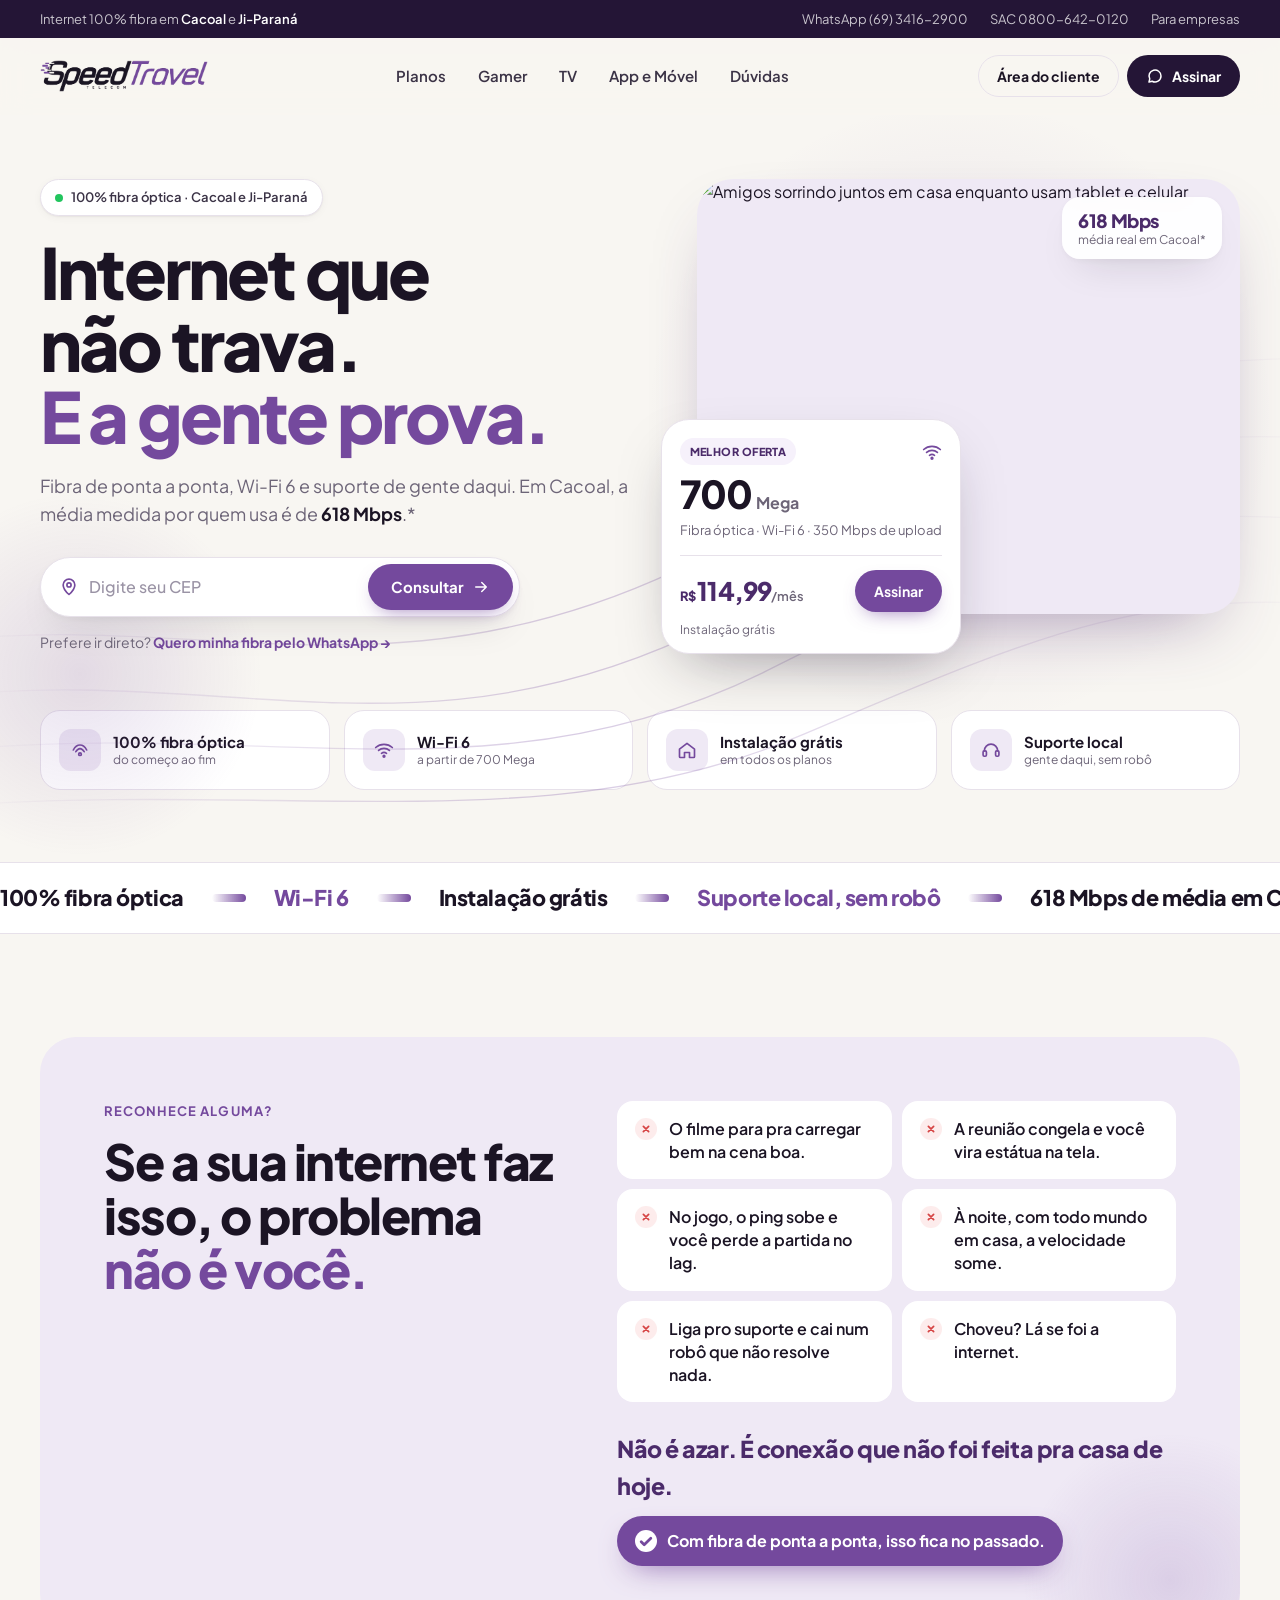
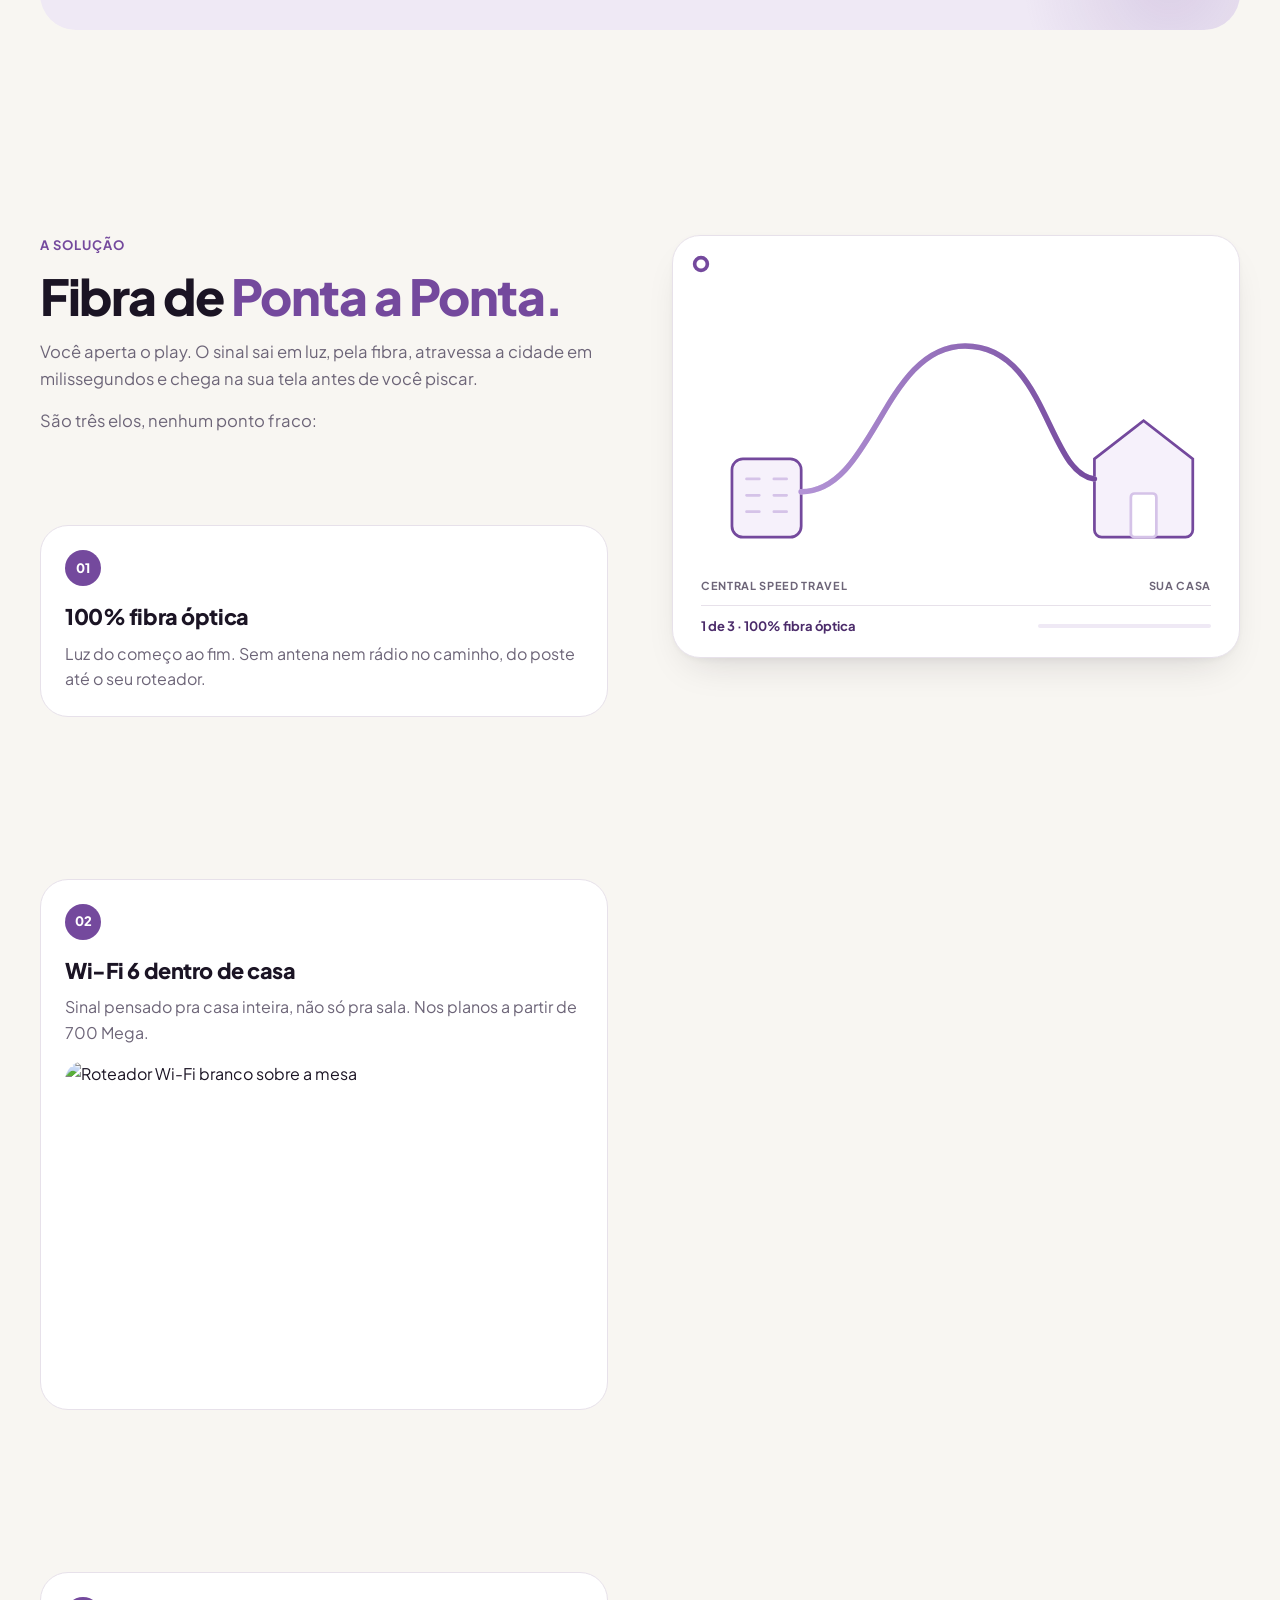
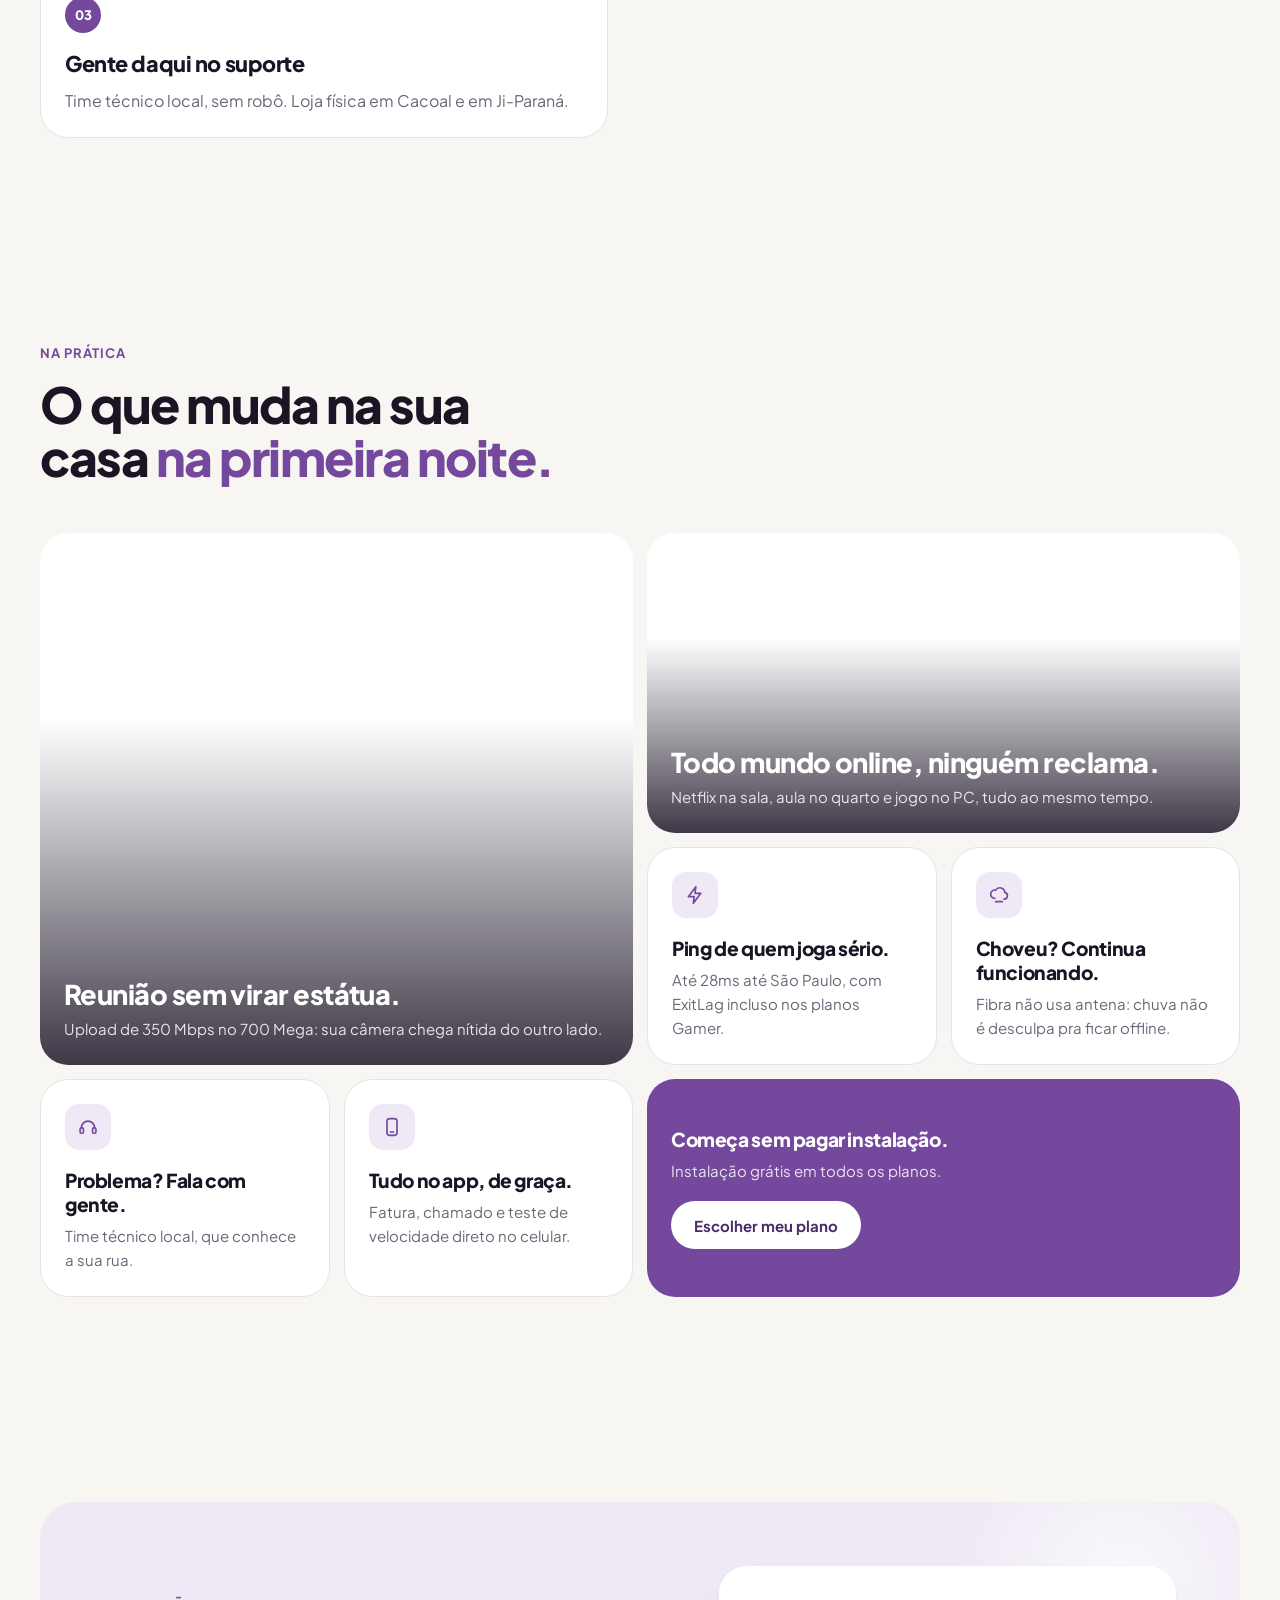
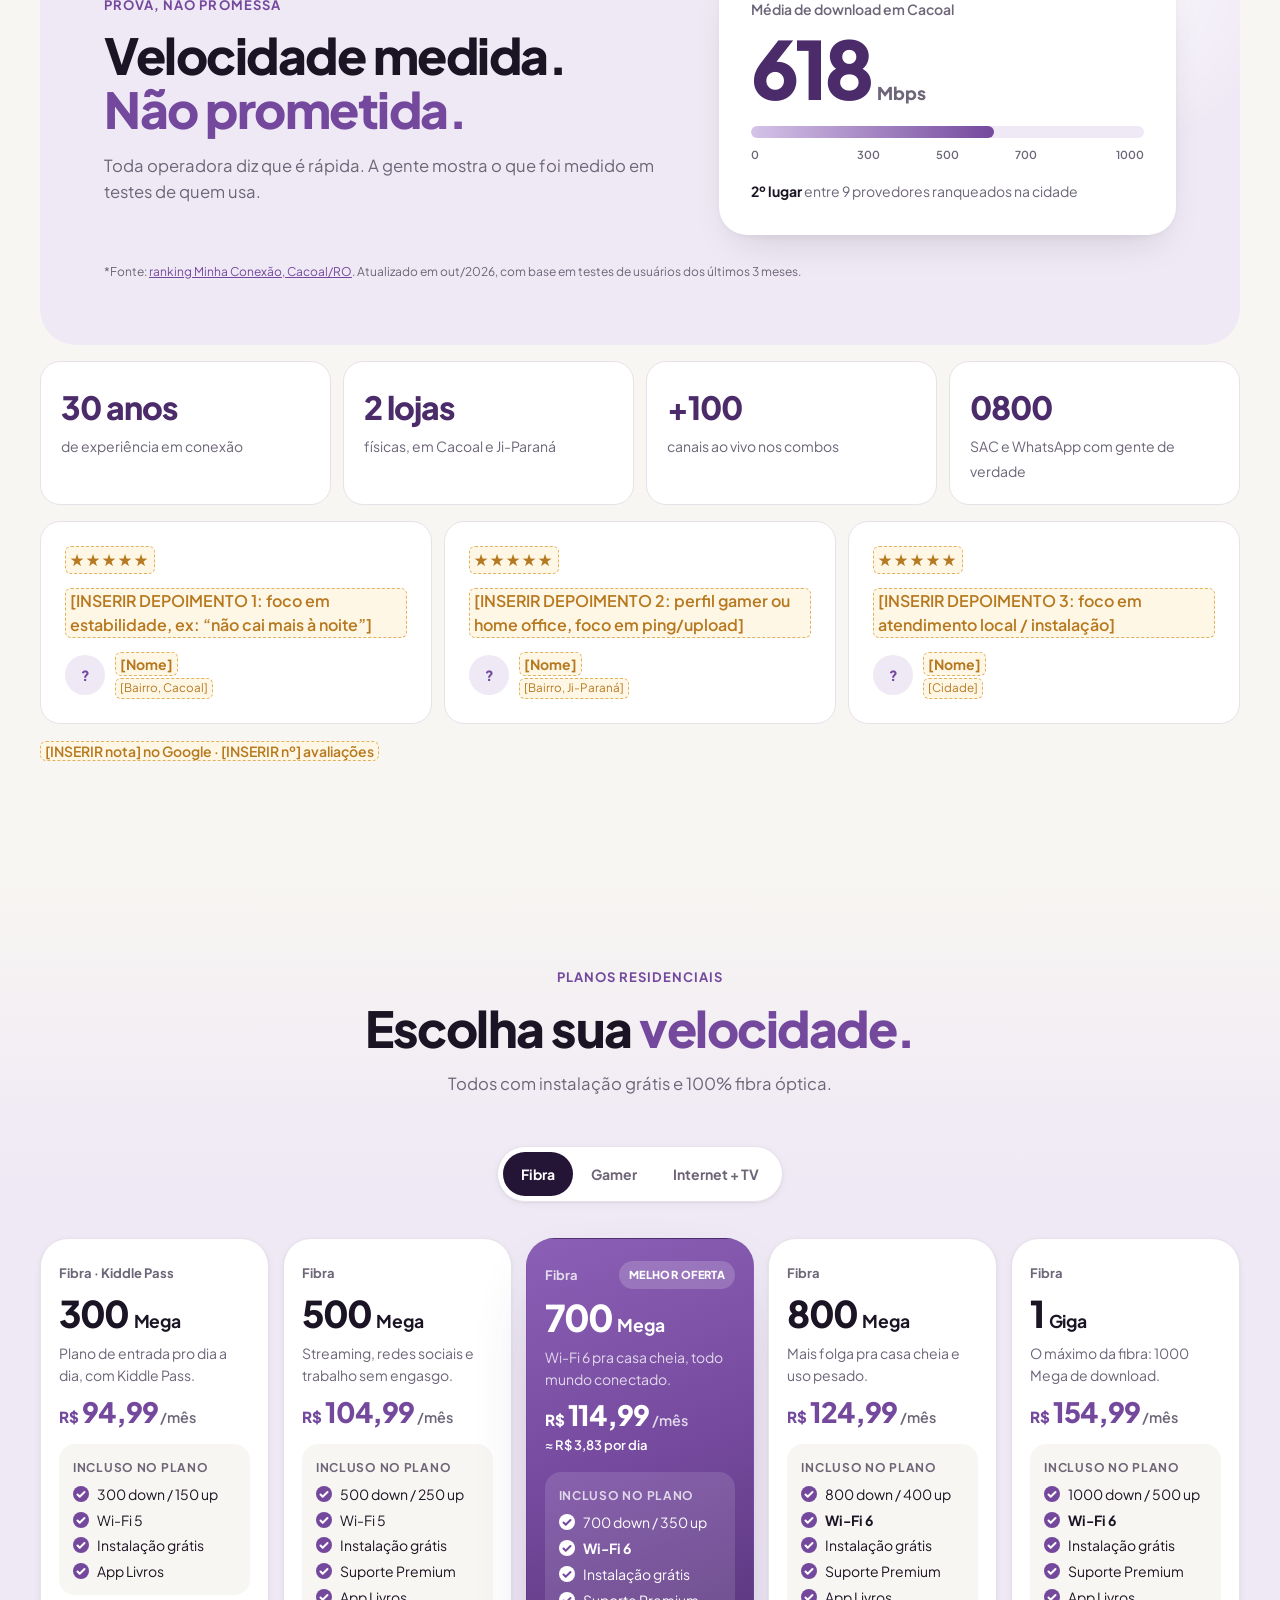
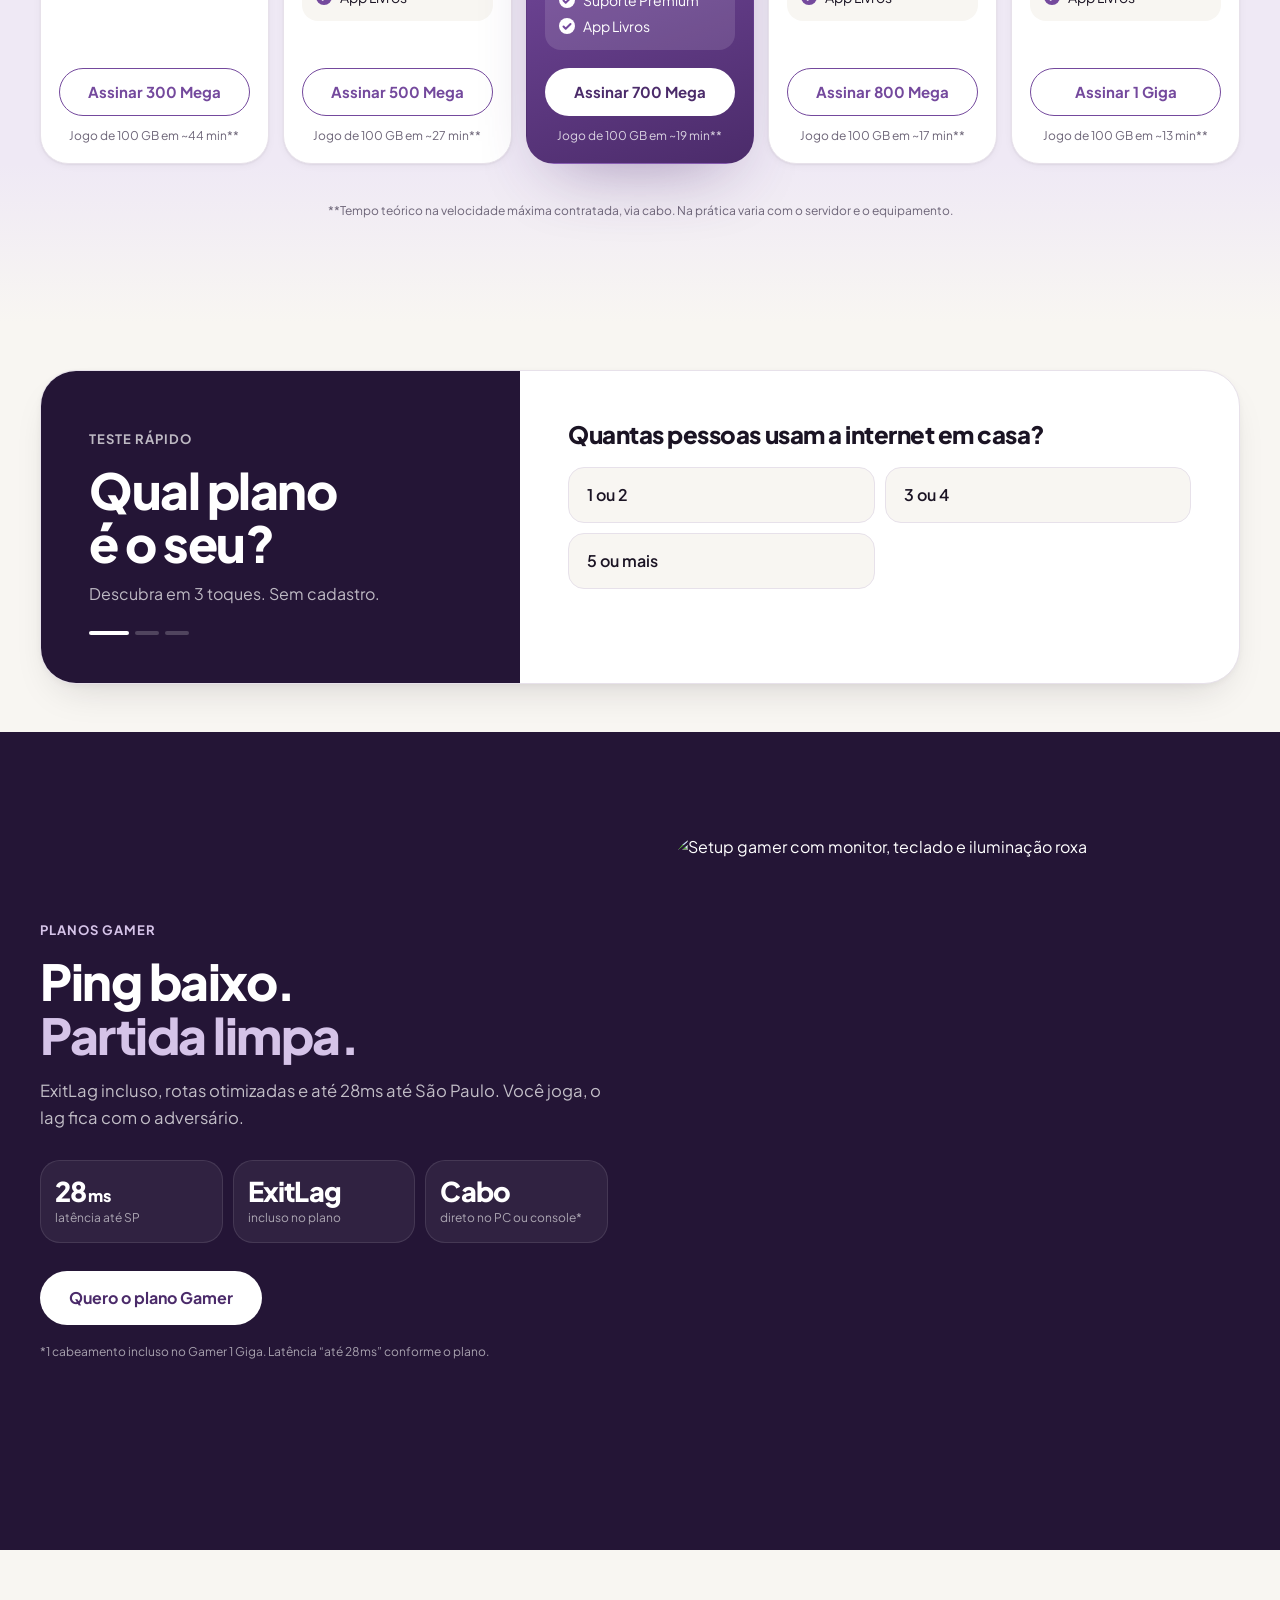
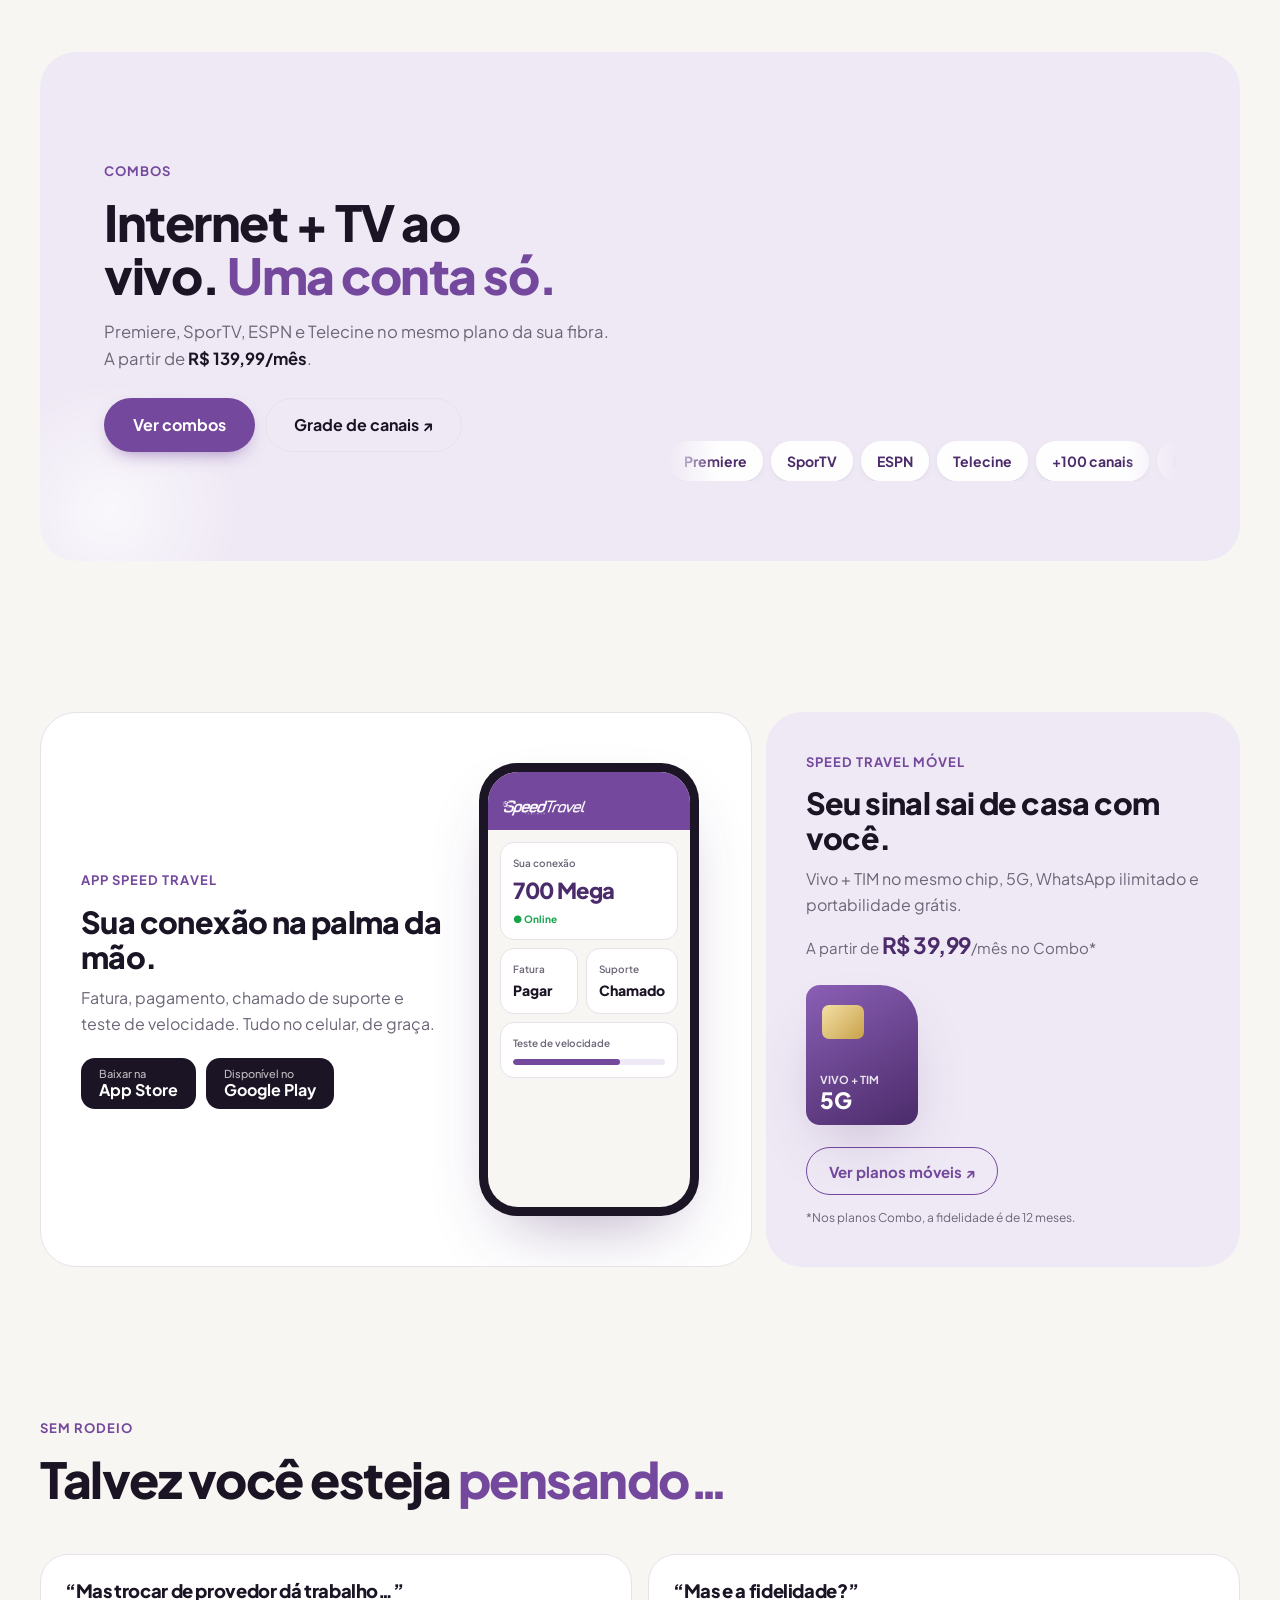
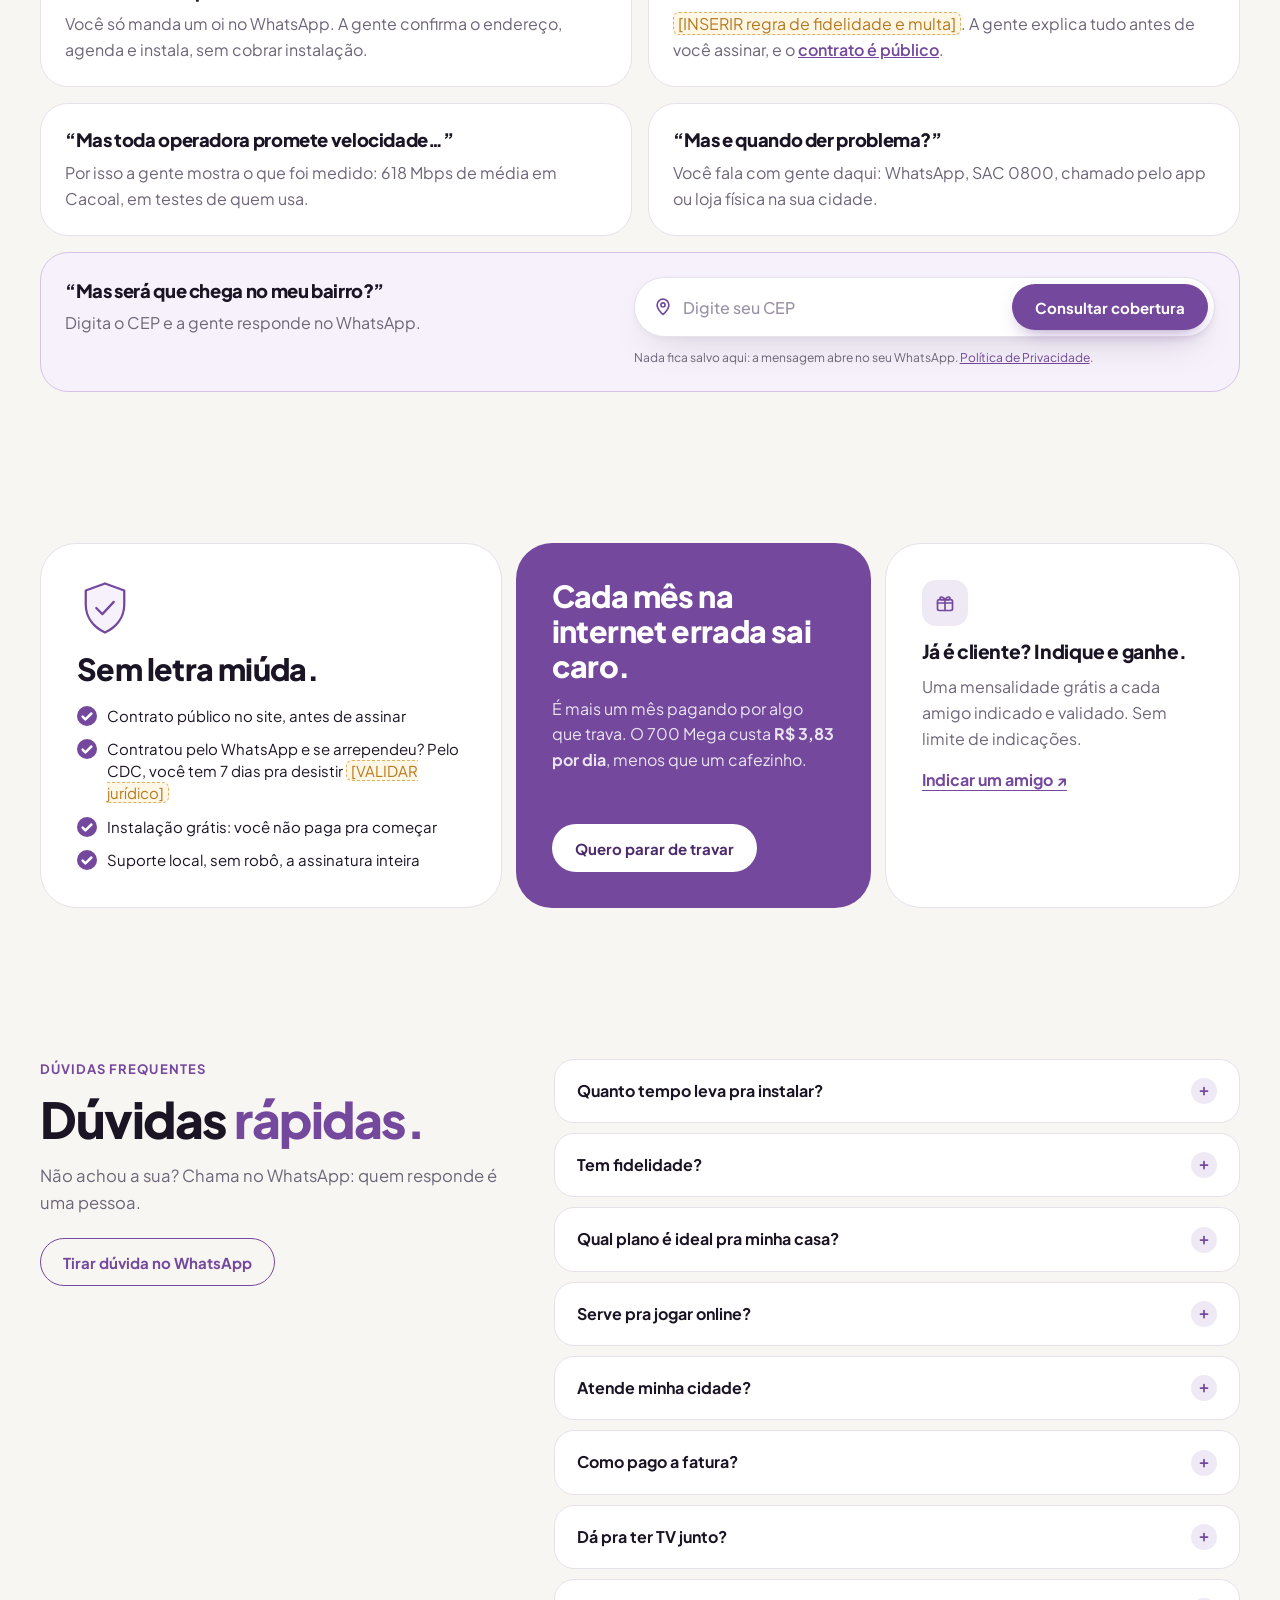
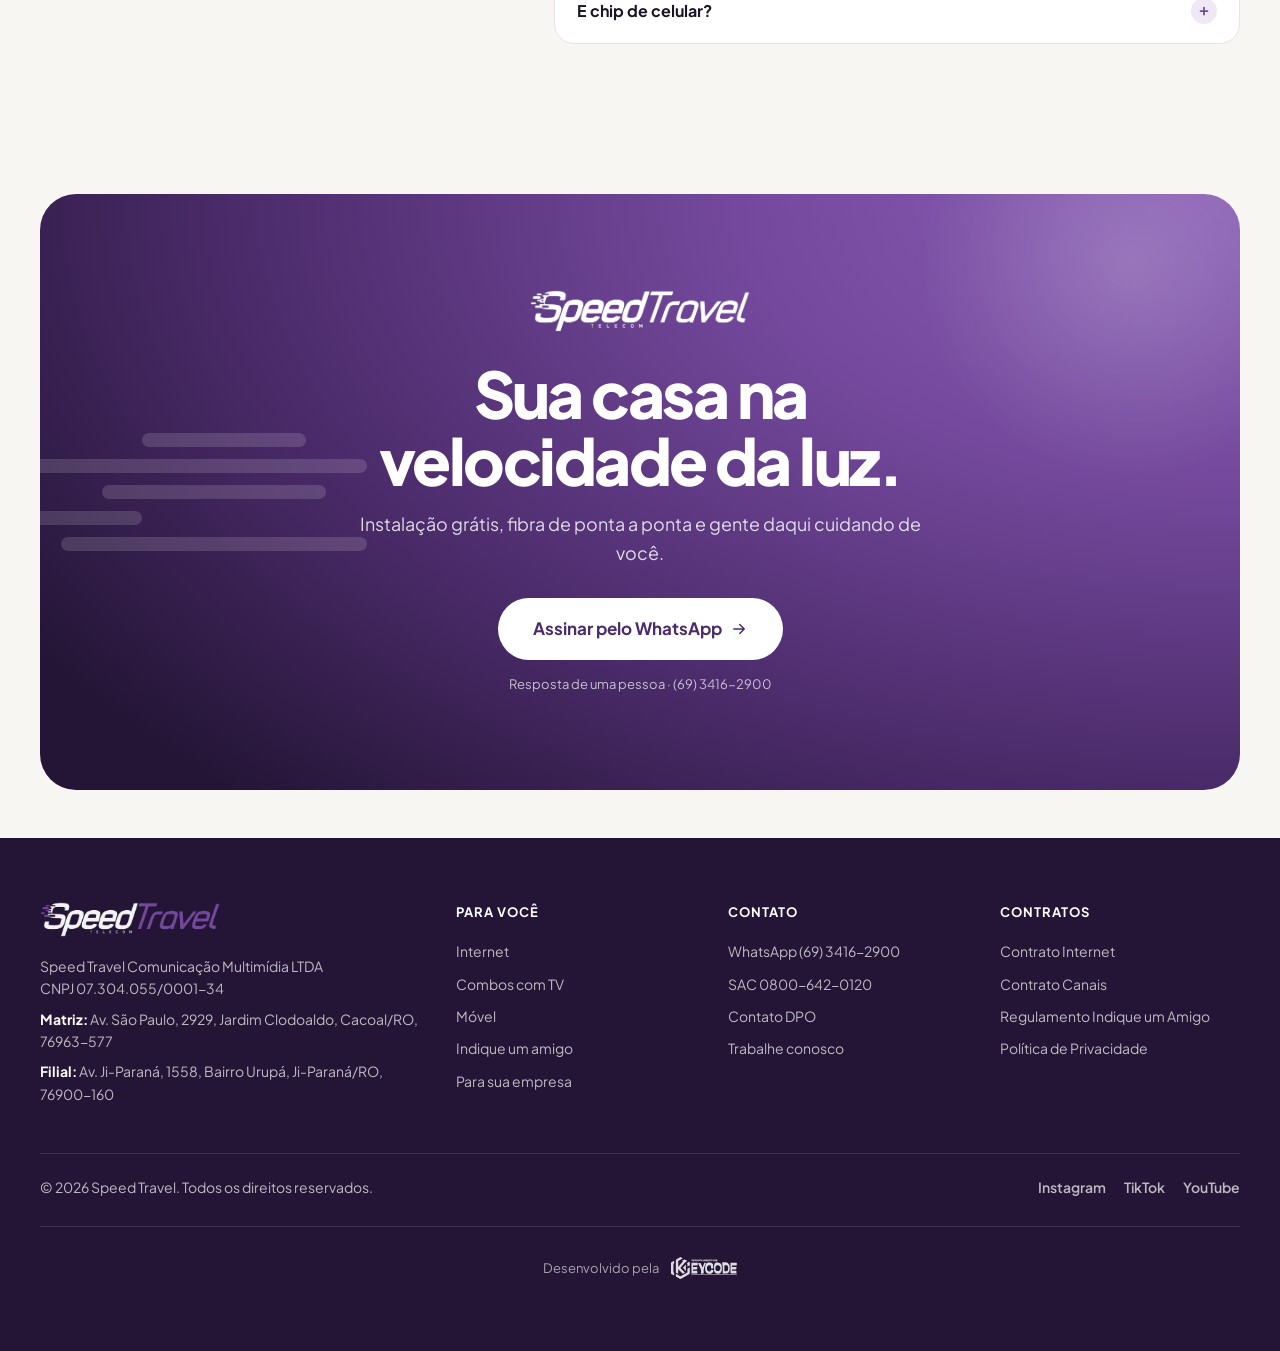
==== index.html @ d7631b60 "LP de vendas Speed Travel Telecom Landing page estática para a Speed Travel (internet fibra em Cacoa" ====
<!doctype html>
<html lang="pt-BR">
<head>
  <meta charset="utf-8">
  <meta name="viewport" content="width=device-width, initial-scale=1, viewport-fit=cover">
  <title>Speed Travel | Internet 100% Fibra em Cacoal e Ji-Paraná</title>
  <meta name="description" content="Internet 100% fibra óptica com Wi-Fi 6, instalação grátis e suporte local em Cacoal e Ji-Paraná. 700 Mega por R$ 114,99/mês. Assine pelo WhatsApp.">
  <meta name="theme-color" content="#f8f6f2">
  <meta property="og:title" content="Speed Travel | Internet que não trava. E a gente prova.">
  <meta property="og:description" content="100% fibra, Wi-Fi 6 e suporte de gente daqui. 618 Mbps de média real em Cacoal.">
  <meta property="og:image" content="assets/img/favicon-192.png">
  <meta property="og:locale" content="pt_BR">
  <link rel="icon" type="image/png" sizes="32x32" href="assets/img/favicon-32.png">
  <link rel="icon" type="image/png" sizes="192x192" href="assets/img/favicon-192.png">
  <link rel="apple-touch-icon" href="assets/img/apple-touch-icon.png">
  <link rel="preconnect" href="https://fonts.googleapis.com">
  <link rel="preconnect" href="https://fonts.gstatic.com" crossorigin>
  <link rel="preconnect" href="https://images.unsplash.com">
  <link href="https://fonts.googleapis.com/css2?family=Plus+Jakarta+Sans:wght@400;500;600;700;800&display=swap" rel="stylesheet">
  <link rel="stylesheet" href="assets/css/style.css">
  <script>
    // .js liga os estados iniciais das animações; .rm = usuário pediu movimento reduzido
    document.documentElement.classList.add('js');
    if (matchMedia('(prefers-reduced-motion: reduce)').matches) document.documentElement.classList.add('rm');
  </script>
</head>
<body>
  <a class="skip" href="#conteudo">Pular para o conteúdo</a>

  <div class="progress" aria-hidden="true"><span></span></div>

  <!-- Faixa de atendimento (desktop) -->
  <div class="topbar">
    <div class="container topbar__in">
      <p>Internet 100% fibra em <b>Cacoal</b> e <b>Ji-Paraná</b></p>
      <nav aria-label="Atendimento">
        <a href="https://wa.me/556934162900" data-wa="Olá! Vim pelo site." data-plan="Topbar">WhatsApp (69) 3416-2900</a>
        <a href="tel:08006420120">SAC 0800-642-0120</a>
        <a href="https://speedtravel.com.br/speedtravel-para-empresa.html">Para empresas</a>
      </nav>
    </div>
  </div>

  <header class="nav">
    <div class="container nav__in">
      <a class="nav__logo" href="#inicio" aria-label="Speed Travel Telecom, início">
        <img src="assets/img/logo-speedtravel-dark.png" alt="Speed Travel Telecom" width="1979" height="377">
      </a>
      <nav class="nav__links" aria-label="Principal">
        <a href="#planos">Planos</a>
        <a href="#gamer">Gamer</a>
        <a href="#tv">TV</a>
        <a href="#app">App e Móvel</a>
        <a href="#faq">Dúvidas</a>
      </nav>
      <div class="nav__actions">
        <a class="btn btn--ghost btn--sm nav__client" href="https://central.speedtravel.hubsoft.com.br/central/login" target="_blank" rel="noopener">Área do cliente</a>
        <a class="btn btn--dark btn--sm" href="https://wa.me/556934162900" data-wa="Olá! Vim pelo site e quero assinar a internet da Speed Travel." data-plan="Header">
          <svg class="i" viewBox="0 0 24 24" aria-hidden="true"><path d="M20 12a8 8 0 0 1-11.8 7L4 20l1-4.1A8 8 0 1 1 20 12z"/></svg>
          Assinar
        </a>
        <button class="nav__burger" type="button" aria-expanded="false" aria-controls="menu" aria-label="Abrir menu"><span></span><span></span></button>
      </div>
    </div>
  </header>

  <div class="menu" id="menu" hidden>
    <nav aria-label="Menu mobile">
      <a href="#planos">Planos</a>
      <a href="#gamer">Gamer</a>
      <a href="#tv">TV</a>
      <a href="#app">App e Móvel</a>
      <a href="#faq">Dúvidas</a>
      <a href="https://central.speedtravel.hubsoft.com.br/central/login" target="_blank" rel="noopener">Área do cliente ↗</a>
    </nav>
    <div class="menu__foot">
      <a class="btn btn--primary btn--lg btn--block" href="https://wa.me/556934162900" data-wa="Olá! Vim pelo site e quero assinar a internet da Speed Travel." data-plan="Menu">Assinar pelo WhatsApp</a>
      <p>SAC <a href="tel:08006420120">0800-642-0120</a></p>
    </div>
  </div>

  <main id="conteudo">

    <!-- 1. HERO -->
    <section class="hero" id="inicio">
      <!-- Linhas de fibra com pulsos de luz (decorativo) -->
      <svg class="hero__lines" viewBox="0 0 1440 820" preserveAspectRatio="xMidYMid slice" aria-hidden="true">
        <defs>
          <linearGradient id="gLine" x1="0" x2="1">
            <stop offset="0" stop-color="#74499d" stop-opacity="0"/>
            <stop offset=".45" stop-color="#74499d" stop-opacity=".28"/>
            <stop offset="1" stop-color="#74499d" stop-opacity="0"/>
          </linearGradient>
        </defs>
        <g class="hero__base">
          <path d="M-60 640 C 260 600 480 720 800 560 S 1240 330 1520 360"/>
          <path d="M-60 700 C 300 660 560 760 860 610 S 1260 420 1520 450"/>
          <path d="M-60 580 C 220 540 440 650 760 500 S 1220 250 1520 270"/>
          <path d="M-60 760 C 340 730 620 800 900 680 S 1280 520 1520 540"/>
        </g>
        <g class="hero__pulses">
          <path d="M-60 640 C 260 600 480 720 800 560 S 1240 330 1520 360"/>
          <path d="M-60 700 C 300 660 560 760 860 610 S 1260 420 1520 450"/>
          <path d="M-60 580 C 220 540 440 650 760 500 S 1220 250 1520 270"/>
          <path d="M-60 760 C 340 730 620 800 900 680 S 1280 520 1520 540"/>
        </g>
      </svg>
      <span class="blob blob--hero" data-speed="40" aria-hidden="true"></span>
      <div class="container hero__grid">
        <div class="hero__copy" data-intro>
          <p class="pill"><span class="dot"></span>100% fibra óptica · Cacoal e Ji-Paraná</p>
          <h1 class="hero__title" data-hero-title>Internet que não trava. <span class="hl">E a gente prova.</span></h1>
          <p class="hero__sub">Fibra de ponta a ponta, Wi-Fi 6 e suporte de gente daqui. Em Cacoal, a média medida por quem usa é de <b>618&nbsp;Mbps</b>.*</p>

          <form class="cep" data-coverage novalidate>
            <label class="sr-only" for="cep-hero">Seu CEP</label>
            <svg class="i cep__ico" viewBox="0 0 24 24" aria-hidden="true"><path d="M12 21s-7-6.2-7-11.5a7 7 0 0 1 14 0C19 14.8 12 21 12 21z"/><circle cx="12" cy="9.5" r="2.5"/></svg>
            <input id="cep-hero" name="cep" type="text" inputmode="numeric" autocomplete="postal-code" placeholder="Digite seu CEP" maxlength="9" required>
            <button class="btn btn--primary" type="submit">Consultar <svg class="i" viewBox="0 0 24 24" aria-hidden="true"><path d="M5 12h14M13 6l6 6-6 6"/></svg></button>
            <p class="cep__err" role="alert" hidden>Digite um CEP com 8 números.</p>
          </form>
          <p class="hero__alt">Prefere ir direto? <a href="https://wa.me/556934162900" data-wa="Olá! Vim pelo site e quero assinar o plano Fibra 700 MEGA (R$ 114,99/mês)." data-plan="Fibra 700 MEGA">Quero minha fibra pelo WhatsApp →</a></p>
        </div>

        <div class="hero__media" data-intro>
          <div class="hero__photo" data-hero-photo>
            <img src="https://images.unsplash.com/photo-1543269865-cbf427effbad?auto=format&fit=crop&w=1200&q=75"
                 srcset="https://images.unsplash.com/photo-1543269865-cbf427effbad?auto=format&fit=crop&w=640&q=70 640w, https://images.unsplash.com/photo-1543269865-cbf427effbad?auto=format&fit=crop&w=1200&q=75 1200w"
                 sizes="(min-width: 960px) 46vw, 92vw" width="1200" height="900" alt="Amigos sorrindo juntos em casa enquanto usam tablet e celular" fetchpriority="high">
          </div>
          <div class="offer" data-hero-card>
            <div class="offer__top"><span class="flag">Melhor oferta</span><svg class="i" viewBox="0 0 24 24" aria-hidden="true"><path d="M2 9a15 15 0 0 1 20 0M5.5 12.5a10 10 0 0 1 13 0M9 16a5 5 0 0 1 6 0"/><circle cx="12" cy="19.5" r="1"/></svg></div>
            <p class="offer__speed">700 <small>Mega</small></p>
            <p class="offer__meta">Fibra óptica · Wi-Fi 6 · 350 Mbps de upload</p>
            <div class="offer__row">
              <p class="offer__price"><small>R$</small>114,99<span>/mês</span></p>
              <a class="btn btn--primary btn--sm" href="https://wa.me/556934162900" data-wa="Olá! Vim pelo site e quero assinar o plano Fibra 700 MEGA (R$ 114,99/mês)." data-plan="Fibra 700 MEGA">Assinar</a>
            </div>
            <p class="offer__foot">Instalação grátis</p>
          </div>
          <div class="badge-float" data-hero-chip>
            <b>618 Mbps</b><span>média real em Cacoal*</span>
          </div>
        </div>
      </div>

      <ul class="container trust" role="list" data-intro>
        <li><span class="trust__ico"><svg class="i" viewBox="0 0 24 24"><path d="M4 12c4-8 12-8 16 0M7 14c3-5 7-5 10 0"/><circle cx="12" cy="17" r="1.6"/></svg></span><div><b>100% fibra óptica</b><small>do começo ao fim</small></div></li>
        <li><span class="trust__ico"><svg class="i" viewBox="0 0 24 24"><path d="M2 9a15 15 0 0 1 20 0M5.5 12.5a10 10 0 0 1 13 0M9 16a5 5 0 0 1 6 0"/><circle cx="12" cy="19.5" r="1"/></svg></span><div><b>Wi-Fi 6</b><small>a partir de 700 Mega</small></div></li>
        <li><span class="trust__ico"><svg class="i" viewBox="0 0 24 24"><path d="M3 11l9-7 9 7v9a1 1 0 0 1-1 1h-5v-6H9v6H4a1 1 0 0 1-1-1z"/></svg></span><div><b>Instalação grátis</b><small>em todos os planos</small></div></li>
        <li><span class="trust__ico"><svg class="i" viewBox="0 0 24 24"><path d="M4 13a8 8 0 0 1 16 0"/><rect x="2.5" y="13" width="4" height="6.5" rx="1.5"/><rect x="17.5" y="13" width="4" height="6.5" rx="1.5"/></svg></span><div><b>Suporte local</b><small>gente daqui, sem robô</small></div></li>
      </ul>
    </section>

    <!-- Faixa dinâmica: acelera com a velocidade do scroll -->
    <div class="band" aria-hidden="true">
      <div class="band__track">
        <span>100% fibra óptica</span><i></i><span>Wi-Fi 6</span><i></i><span>Instalação grátis</span><i></i><span>Suporte local, sem robô</span><i></i><span>618 Mbps de média em Cacoal</span><i></i><span>+100 canais ao vivo</span><i></i>
        <span>100% fibra óptica</span><i></i><span>Wi-Fi 6</span><i></i><span>Instalação grátis</span><i></i><span>Suporte local, sem robô</span><i></i><span>618 Mbps de média em Cacoal</span><i></i><span>+100 canais ao vivo</span><i></i>
      </div>
    </div>

    <!-- 2. DOR -->
    <section class="section" id="dor">
      <div class="container">
        <div class="panel panel--tint pain">
          <div class="pain__head">
            <p class="eyebrow" data-reveal>Reconhece alguma?</p>
            <h2 class="h2" data-split>Se a sua internet faz isso, o problema <span class="hl">não é você.</span></h2>
          </div>
          <ul class="pain__list" role="list">
            <li>O filme para pra carregar bem na cena boa.</li>
            <li>A reunião congela e você vira estátua na tela.</li>
            <li>No jogo, o ping sobe e você perde a partida no lag.</li>
            <li>À noite, com todo mundo em casa, a velocidade some.</li>
            <li>Liga pro suporte e cai num robô que não resolve nada.</li>
            <li>Choveu? Lá se foi a internet.</li>
          </ul>
          <div class="pain__end">
            <p class="pain__close">Não é azar. É conexão que não foi feita pra casa de hoje.</p>
            <p class="pain__fix"><span class="pain__check" aria-hidden="true"></span>Com fibra de ponta a ponta, isso fica no passado.</p>
          </div>
          <span class="blob blob--pain" data-speed="-30" aria-hidden="true"></span>
        </div>
      </div>
    </section>

    <!-- 3. SOLUÇÃO: Fibra de Ponta a Ponta (sticky storytelling) -->
    <section class="section story" id="solucao">
      <div class="container story__grid">
        <div class="story__visual">
          <div class="story__card" data-stage="0">
            <svg class="story__svg" viewBox="0 0 560 340" aria-hidden="true">
              <defs>
                <linearGradient id="gFiber" x1="0" x2="1">
                  <stop offset="0" stop-color="#b394d6"/>
                  <stop offset="1" stop-color="#74499d"/>
                </linearGradient>
              </defs>
              <!-- central -->
              <g class="story__central">
                <rect x="34" y="214" width="76" height="86" rx="12"/>
                <path d="M50 236h14M50 254h14M50 272h14M80 236h14M80 254h14M80 272h14"/>
              </g>
              <!-- casa -->
              <g class="story__house">
                <path d="M432 214l54-42 54 42v78a8 8 0 0 1-8 8h-92a8 8 0 0 1-8-8z"/>
                <rect x="472" y="252" width="28" height="48" rx="4"/>
              </g>
              <g class="story__waves">
                <path d="M462 150a40 40 0 0 1 48 0"/><path d="M450 136a58 58 0 0 1 72 0"/><path d="M438 122a76 76 0 0 1 96 0"/>
              </g>
              <path id="fiberPath" class="story__ghost" d="M110 250 C 190 250 200 90 290 90 S 380 230 432 236"/>
              <path class="story__fiber" d="M110 250 C 190 250 200 90 290 90 S 380 230 432 236"/>
              <g class="story__nodes"></g>
              <circle class="story__pulse" r="7"/>
            </svg>
            <div class="story__labels"><span>Central Speed Travel</span><span>Sua casa</span></div>
            <div class="story__chat"><span class="avatar">ST</span><p><b>Suporte Speed Travel</b>Oi! Sou daqui de Cacoal. Como posso ajudar?</p></div>
            <p class="story__caption"><span><span data-stage-num>1</span> de 3 · <span data-stage-name>100% fibra óptica</span></span><span class="story__bar" aria-hidden="true"><i></i></span></p>
          </div>
        </div>

        <div class="story__steps">
          <header class="story__intro">
            <p class="eyebrow" data-reveal>A solução</p>
            <h2 class="h2" data-split>Fibra de <span class="hl">Ponta a Ponta.</span></h2>
            <p class="lead" data-reveal>Você aperta o play. O sinal sai em luz, pela fibra, atravessa a cidade em milissegundos e chega na sua tela antes de você piscar.</p>
            <p class="lead" data-reveal>São três elos, nenhum ponto fraco:</p>
          </header>
          <article class="story__step is-active" data-step="0" data-name="100% fibra óptica">
            <span class="story__num">01</span>
            <h3>100% fibra óptica</h3>
            <p>Luz do começo ao fim. Sem antena nem rádio no caminho, do poste até o seu roteador.</p>
          </article>
          <article class="story__step" data-step="1" data-name="Wi-Fi 6 dentro de casa">
            <span class="story__num">02</span>
            <h3>Wi-Fi 6 dentro de casa</h3>
            <p>Sinal pensado pra casa inteira, não só pra sala. Nos planos a partir de 700 Mega.</p>
            <img class="story__img" src="https://images.unsplash.com/photo-1606904825846-647eb07f5be2?auto=format&fit=crop&w=800&q=70" width="800" height="500" loading="lazy" decoding="async" alt="Roteador Wi-Fi branco sobre a mesa">
          </article>
          <article class="story__step" data-step="2" data-name="Gente daqui no suporte">
            <span class="story__num">03</span>
            <h3>Gente daqui no suporte</h3>
            <p>Time técnico local, sem robô. Loja física em Cacoal e em Ji-Paraná.</p>
          </article>
        </div>
      </div>
    </section>

    <!-- 4. BENEFÍCIOS -->
    <section class="section" id="beneficios">
      <div class="container">
        <div class="head">
          <p class="eyebrow" data-reveal>Na prática</p>
          <h2 class="h2" data-split>O que muda na sua casa <span class="hl">na primeira noite.</span></h2>
        </div>
        <div class="bento">
          <article class="bcard bcard--photo bcard--lg" data-reveal>
            <img data-parallax src="https://images.unsplash.com/photo-1588196749597-9ff075ee6b5b?auto=format&fit=crop&w=1100&q=70" width="1100" height="900" loading="lazy" decoding="async" alt="Notebook com videochamada em grupo ao lado de uma caneca">
            <div class="bcard__txt">
              <h3>Reunião sem virar estátua.</h3>
              <p>Upload de 350 Mbps no 700 Mega: sua câmera chega nítida do outro lado.</p>
            </div>
          </article>
          <article class="bcard bcard--photo bcard--wide" data-reveal>
            <img data-parallax src="https://images.unsplash.com/photo-1556909114-f6e7ad7d3136?auto=format&fit=crop&w=1100&q=70" width="1100" height="700" loading="lazy" decoding="async" alt="Casal cozinhando em casa e consultando uma receita no tablet">
            <div class="bcard__txt">
              <h3>Todo mundo online, ninguém reclama.</h3>
              <p>Netflix na sala, aula no quarto e jogo no PC, tudo ao mesmo tempo.</p>
            </div>
          </article>
          <article class="bcard" data-reveal>
            <span class="ico"><svg class="i" viewBox="0 0 24 24"><path d="M13 2L4 14h7l-1 8 9-12h-7z"/></svg></span>
            <h3>Ping de quem joga sério.</h3>
            <p>Até 28ms até São Paulo, com ExitLag incluso nos planos Gamer.</p>
          </article>
          <article class="bcard" data-reveal>
            <span class="ico"><svg class="i" viewBox="0 0 24 24"><path d="M7 16a5 5 0 1 1 1-9.9A6 6 0 0 1 19 9a4 4 0 0 1-1 7.9"/><path d="M8 20h8"/></svg></span>
            <h3>Choveu? Continua funcionando.</h3>
            <p>Fibra não usa antena: chuva não é desculpa pra ficar offline.</p>
          </article>
          <article class="bcard" data-reveal>
            <span class="ico"><svg class="i" viewBox="0 0 24 24"><path d="M4 13a8 8 0 0 1 16 0"/><rect x="2.5" y="13" width="4" height="6.5" rx="1.5"/><rect x="17.5" y="13" width="4" height="6.5" rx="1.5"/></svg></span>
            <h3>Problema? Fala com gente.</h3>
            <p>Time técnico local, que conhece a sua rua.</p>
          </article>
          <article class="bcard" data-reveal>
            <span class="ico"><svg class="i" viewBox="0 0 24 24"><rect x="6" y="2" width="12" height="20" rx="3"/><path d="M10 18h4"/></svg></span>
            <h3>Tudo no app, de graça.</h3>
            <p>Fatura, chamado e teste de velocidade direto no celular.</p>
          </article>
          <article class="bcard bcard--cta" data-reveal>
            <h3>Começa sem pagar instalação.</h3>
            <p>Instalação grátis em todos os planos.</p>
            <a class="btn btn--light" href="#planos">Escolher meu plano</a>
          </article>
        </div>
      </div>
    </section>

    <!-- 5. PROVA -->
    <section class="section" id="prova">
      <div class="container">
        <div class="panel panel--tint proof"><span class="blob blob--proof" data-speed="-40" aria-hidden="true"></span>
          <div class="proof__copy">
            <p class="eyebrow" data-reveal>Prova, não promessa</p>
            <h2 class="h2" data-split>Velocidade medida. <span class="hl">Não prometida.</span></h2>
            <p class="lead" data-reveal>Toda operadora diz que é rápida. A gente mostra o que foi medido em testes de quem usa.</p>
          </div>
          <div class="proof__card" data-reveal>
            <p class="proof__label">Média de download em Cacoal</p>
            <p class="proof__num"><span data-proof-num>618</span><small>Mbps</small></p>
            <div class="meter" aria-hidden="true">
              <div class="meter__bar"><span class="meter__fill"></span></div>
              <div class="meter__scale"><span style="--x:0%">0</span><span style="--x:30%">300</span><span style="--x:50%">500</span><span style="--x:70%">700</span><span style="--x:100%">1000</span></div>
            </div>
            <p class="proof__rank"><b>2º lugar</b> entre 9 provedores ranqueados na cidade</p>
          </div>
          <p class="source">*Fonte: <a href="https://www.minhaconexao.com.br/ranking/ro/cacoal" target="_blank" rel="noopener">ranking Minha Conexão, Cacoal/RO</a>. Atualizado em out/2026, com base em testes de usuários dos últimos 3 meses.</p>
        </div>

        <ul class="stats" role="list">
          <li data-reveal><b><span data-count="30">30</span> anos</b><span>de experiência em conexão</span></li>
          <li data-reveal><b><span data-count="2">2</span> lojas</b><span>físicas, em Cacoal e Ji-Paraná</span></li>
          <li data-reveal><b>+<span data-count="100">100</span></b><span>canais ao vivo nos combos</span></li>
          <li data-reveal><b>0800</b><span>SAC e WhatsApp com gente de verdade</span></li>
        </ul>

        <div class="testimonials">
          <figure class="tcard" data-reveal>
            <p class="stars ph">★★★★★</p>
            <blockquote class="ph">[INSERIR DEPOIMENTO 1: foco em estabilidade, ex: “não cai mais à noite”]</blockquote>
            <figcaption><span class="avatar">?</span><span><b class="ph">[Nome]</b><small class="ph">[Bairro, Cacoal]</small></span></figcaption>
          </figure>
          <figure class="tcard" data-reveal>
            <p class="stars ph">★★★★★</p>
            <blockquote class="ph">[INSERIR DEPOIMENTO 2: perfil gamer ou home office, foco em ping/upload]</blockquote>
            <figcaption><span class="avatar">?</span><span><b class="ph">[Nome]</b><small class="ph">[Bairro, Ji-Paraná]</small></span></figcaption>
          </figure>
          <figure class="tcard" data-reveal>
            <p class="stars ph">★★★★★</p>
            <blockquote class="ph">[INSERIR DEPOIMENTO 3: foco em atendimento local / instalação]</blockquote>
            <figcaption><span class="avatar">?</span><span><b class="ph">[Nome]</b><small class="ph">[Cidade]</small></span></figcaption>
          </figure>
        </div>
        <p class="rating" data-reveal><span class="ph">[INSERIR nota] no Google · [INSERIR nº] avaliações</span></p>
      </div>
    </section>

    <!-- 6. PLANOS -->
    <section class="section plans" id="planos">
      <div class="container">
        <div class="head head--center">
          <p class="eyebrow" data-reveal>Planos residenciais</p>
          <h2 class="h2" data-split>Escolha sua <span class="hl">velocidade.</span></h2>
          <p class="lead" data-reveal>Todos com instalação grátis e 100% fibra óptica.</p>
        </div>

        <div class="tabs" role="tablist" aria-label="Tipo de plano">
          <button class="tab is-active" role="tab" aria-selected="true" aria-controls="tab-fibra" id="t-fibra">Fibra</button>
          <button class="tab" role="tab" aria-selected="false" aria-controls="tab-gamer" id="t-gamer" tabindex="-1">Gamer</button>
          <button class="tab" role="tab" aria-selected="false" aria-controls="tab-combo" id="t-combo" tabindex="-1">Internet + TV</button>
          <span class="tabs__ink" aria-hidden="true"></span>
        </div>

        <!-- Fibra -->
        <div class="tabpanel" role="tabpanel" id="tab-fibra" aria-labelledby="t-fibra">
          <div class="cards">
            <article class="plan">
              <p class="plan__tag">Fibra · Kiddle Pass</p>
              <h3 class="plan__speed">300 <small>Mega</small></h3>
              <p class="plan__desc">Plano de entrada pro dia a dia, com Kiddle Pass.</p>
              <p class="plan__price"><small>R$</small>94,99<span>/mês</span></p>
              <div class="plan__inc"><b>Incluso no plano</b><ul><li>300 down / 150 up</li><li>Wi-Fi 5</li><li>Instalação grátis</li><li>App Livros</li></ul></div>
              <a class="btn btn--outline btn--block" href="https://wa.me/556934162900" data-wa="Olá! Vim pelo site e quero assinar o plano Fibra 300 MEGA Kiddle Pass (R$ 94,99/mês)." data-plan="Fibra 300 MEGA">Assinar 300 Mega</a>
              <p class="plan__note">Jogo de 100 GB em ~44 min**</p>
            </article>
            <article class="plan">
              <p class="plan__tag">Fibra</p>
              <h3 class="plan__speed">500 <small>Mega</small></h3>
              <p class="plan__desc">Streaming, redes sociais e trabalho sem engasgo.</p>
              <p class="plan__price"><small>R$</small>104,99<span>/mês</span></p>
              <div class="plan__inc"><b>Incluso no plano</b><ul><li>500 down / 250 up</li><li>Wi-Fi 5</li><li>Instalação grátis</li><li>Suporte Premium</li><li>App Livros</li></ul></div>
              <a class="btn btn--outline btn--block" href="https://wa.me/556934162900" data-wa="Olá! Vim pelo site e quero assinar o plano Fibra 500 MEGA (R$ 104,99/mês)." data-plan="Fibra 500 MEGA">Assinar 500 Mega</a>
              <p class="plan__note">Jogo de 100 GB em ~27 min**</p>
            </article>
            <article class="plan plan--hot">
              <p class="plan__tag">Fibra <span class="flag flag--light">Melhor oferta</span></p>
              <h3 class="plan__speed">700 <small>Mega</small></h3>
              <p class="plan__desc">Wi-Fi 6 pra casa cheia, todo mundo conectado.</p>
              <p class="plan__price"><small>R$</small>114,99<span>/mês</span></p>
              <p class="plan__day">≈ R$ 3,83 por dia</p>
              <div class="plan__inc"><b>Incluso no plano</b><ul><li>700 down / 350 up</li><li><b>Wi-Fi 6</b></li><li>Instalação grátis</li><li>Suporte Premium</li><li>App Livros</li></ul></div>
              <a class="btn btn--light btn--block" href="https://wa.me/556934162900" data-wa="Olá! Vim pelo site e quero assinar o plano Fibra 700 MEGA (R$ 114,99/mês)." data-plan="Fibra 700 MEGA">Assinar 700 Mega</a>
              <p class="plan__note">Jogo de 100 GB em ~19 min**</p>
            </article>
            <article class="plan">
              <p class="plan__tag">Fibra</p>
              <h3 class="plan__speed">800 <small>Mega</small></h3>
              <p class="plan__desc">Mais folga pra casa cheia e uso pesado.</p>
              <p class="plan__price"><small>R$</small>124,99<span>/mês</span></p>
              <div class="plan__inc"><b>Incluso no plano</b><ul><li>800 down / 400 up</li><li><b>Wi-Fi 6</b></li><li>Instalação grátis</li><li>Suporte Premium</li><li>App Livros</li></ul></div>
              <a class="btn btn--outline btn--block" href="https://wa.me/556934162900" data-wa="Olá! Vim pelo site e quero assinar o plano Fibra 800 MEGA (R$ 124,99/mês)." data-plan="Fibra 800 MEGA">Assinar 800 Mega</a>
              <p class="plan__note">Jogo de 100 GB em ~17 min**</p>
            </article>
            <article class="plan">
              <p class="plan__tag">Fibra</p>
              <h3 class="plan__speed">1 <small>Giga</small></h3>
              <p class="plan__desc">O máximo da fibra: 1000 Mega de download.</p>
              <p class="plan__price"><small>R$</small>154,99<span>/mês</span></p>
              <div class="plan__inc"><b>Incluso no plano</b><ul><li>1000 down / 500 up</li><li><b>Wi-Fi 6</b></li><li>Instalação grátis</li><li>Suporte Premium</li><li>App Livros</li></ul></div>
              <a class="btn btn--outline btn--block" href="https://wa.me/556934162900" data-wa="Olá! Vim pelo site e quero assinar o plano Fibra 1000 MEGA (R$ 154,99/mês)." data-plan="Fibra 1000 MEGA">Assinar 1 Giga</a>
              <p class="plan__note">Jogo de 100 GB em ~13 min**</p>
            </article>
          </div>
        </div>

        <!-- Gamer -->
        <div class="tabpanel" role="tabpanel" id="tab-gamer" aria-labelledby="t-gamer" hidden>
          <div class="cards cards--2">
            <article class="plan">
              <p class="plan__tag">Gamer <span class="flag">Melhor preço</span></p>
              <h3 class="plan__speed">750 <small>Mega</small></h3>
              <p class="plan__desc">ExitLag incluso e até 28ms até São Paulo.</p>
              <p class="plan__price"><small>R$</small>129,99<span>/mês</span></p>
              <div class="plan__inc"><b>Incluso no plano</b><ul><li><b>ExitLag</b></li><li>Até 28ms até SP</li><li>Wi-Fi 6</li><li>Suporte Premium</li><li>App Livros</li></ul></div>
              <a class="btn btn--outline btn--block" href="https://wa.me/556934162900" data-wa="Olá! Vim pelo site e quero assinar o plano Gamer 750 MEGA (R$ 129,99/mês)." data-plan="Gamer 750 MEGA">Assinar Gamer 750</a>
              <p class="plan__note">Jogo de 100 GB em ~18 min**</p>
            </article>
            <article class="plan plan--hot">
              <p class="plan__tag">Gamer <span class="flag flag--light">Melhor para gamers</span></p>
              <h3 class="plan__speed">1 <small>Giga</small></h3>
              <p class="plan__desc">1 Giga com cabo direto no PC ou console.</p>
              <p class="plan__price"><small>R$</small>159,99<span>/mês</span></p>
              <div class="plan__inc"><b>Incluso no plano</b><ul><li><b>ExitLag</b></li><li>Até 28ms até SP</li><li><b>1 cabeamento p/ PC ou console</b></li><li>Wi-Fi 6</li><li>Suporte Premium</li></ul></div>
              <a class="btn btn--light btn--block" href="https://wa.me/556934162900" data-wa="Olá! Vim pelo site e quero assinar o plano Gamer 1000 MEGA (R$ 159,99/mês)." data-plan="Gamer 1000 MEGA">Assinar Gamer 1 Giga</a>
              <p class="plan__note">Jogo de 100 GB em ~13 min**</p>
            </article>
          </div>
        </div>

        <!-- Combos -->
        <div class="tabpanel" role="tabpanel" id="tab-combo" aria-labelledby="t-combo" hidden>
          <div class="cards cards--3">
            <article class="plan">
              <p class="plan__tag">Internet + TV Power Elite</p>
              <h3 class="plan__speed">500 <small>Mega</small></h3>
              <p class="plan__desc">Fibra e TV ao vivo na mesma conta.</p>
              <p class="plan__price"><small>R$</small>139,99<span>/mês</span></p>
              <div class="plan__inc"><b>Incluso no plano</b><ul><li>500 down / 250 up</li><li>Wi-Fi 5</li><li>Premiere, SporTV 1/2/3 e ESPN</li><li>Canais Telecine</li><li>Suporte Premium</li></ul></div>
              <a class="btn btn--outline btn--block" href="https://wa.me/556934162900" data-wa="Olá! Vim pelo site e quero assinar o Combo 500 MEGA + TV Power Elite (R$ 139,99/mês)." data-plan="Combo 500 MEGA">Assinar Combo 500</a>
            </article>
            <article class="plan plan--hot">
              <p class="plan__tag">Internet + TV <span class="flag flag--light">Mais escolhido</span></p>
              <h3 class="plan__speed">700 <small>Mega</small></h3>
              <p class="plan__desc">Wi-Fi 6 e TV ao vivo pra família toda.</p>
              <p class="plan__price"><small>R$</small>154,99<span>/mês</span></p>
              <div class="plan__inc"><b>Incluso no plano</b><ul><li>700 down / 350 up</li><li><b>Wi-Fi 6</b></li><li>Premiere, SporTV 1/2/3 e ESPN</li><li>Canais Telecine</li><li>Suporte Premium</li></ul></div>
              <a class="btn btn--light btn--block" href="https://wa.me/556934162900" data-wa="Olá! Vim pelo site e quero assinar o Combo 700 MEGA + TV Power Elite (R$ 154,99/mês)." data-plan="Combo 700 MEGA">Assinar Combo 700</a>
            </article>
            <article class="plan">
              <p class="plan__tag">Internet + TV Power Elite</p>
              <h3 class="plan__speed">1 <small>Giga</small></h3>
              <p class="plan__desc">O máximo da fibra com TV ao vivo.</p>
              <p class="plan__price"><small>R$</small>179,99<span>/mês</span></p>
              <div class="plan__inc"><b>Incluso no plano</b><ul><li>1000 down / 500 up</li><li><b>Wi-Fi 6</b></li><li>Premiere, SporTV 1/2/3 e ESPN</li><li>Canais Telecine</li><li>Suporte Premium</li></ul></div>
              <a class="btn btn--outline btn--block" href="https://wa.me/556934162900" data-wa="Olá! Vim pelo site e quero assinar o Combo 1000 MEGA + TV Power Elite (R$ 179,99/mês)." data-plan="Combo 1000 MEGA">Assinar Combo 1 Giga</a>
            </article>
          </div>
          <p class="plans__link"><a href="https://speedtravel.com.br/speedtravel-canais.html" target="_blank" rel="noopener">Ver a grade completa de canais ↗</a></p>
        </div>

        <div class="cards__nav" aria-hidden="true">
          <button type="button" class="arrow" data-cards-prev tabindex="-1">‹</button>
          <button type="button" class="arrow" data-cards-next tabindex="-1">›</button>
        </div>
        <p class="source source--center">**Tempo teórico na velocidade máxima contratada, via cabo. Na prática varia com o servidor e o equipamento.</p>
      </div>
    </section>

    <!-- 7. QUIZ -->
    <section class="section section--tight" id="quiz">
      <div class="container">
        <div class="quiz" data-reveal>
          <div class="quiz__intro">
            <p class="eyebrow eyebrow--light">Teste rápido</p>
            <h2 class="h2">Qual plano é o seu?</h2>
            <p>Descubra em 3 toques. Sem cadastro.</p>
            <div class="quiz__dots" aria-hidden="true"><i class="is-on"></i><i></i><i></i></div>
          </div>
          <form class="quiz__form" data-quiz novalidate>
            <fieldset class="quiz__step is-active" data-step="0">
              <legend>Quantas pessoas usam a internet em casa?</legend>
              <div class="opts">
                <label class="opt"><input type="radio" name="people" value="2"><span>1 ou 2</span></label>
                <label class="opt"><input type="radio" name="people" value="4"><span>3 ou 4</span></label>
                <label class="opt"><input type="radio" name="people" value="5"><span>5 ou mais</span></label>
              </div>
            </fieldset>
            <fieldset class="quiz__step" data-step="1">
              <legend>O que mais fazem por aqui? <small>Pode marcar vários.</small></legend>
              <div class="opts">
                <label class="opt"><input type="checkbox" name="uses" value="4k"><span>Filmes e séries em 4K</span></label>
                <label class="opt"><input type="checkbox" name="uses" value="office"><span>Home office ou aula online</span></label>
                <label class="opt"><input type="checkbox" name="uses" value="games"><span>Jogos online</span></label>
                <label class="opt"><input type="checkbox" name="uses" value="devices"><span>Muitos aparelhos e câmeras</span></label>
              </div>
              <button type="button" class="btn btn--primary" data-next>Continuar</button>
            </fieldset>
            <fieldset class="quiz__step" data-step="2">
              <legend>Quer TV ao vivo junto?</legend>
              <div class="opts">
                <label class="opt"><input type="radio" name="tv" value="1"><span>Sim, com canais</span></label>
                <label class="opt"><input type="radio" name="tv" value="0"><span>Só internet</span></label>
              </div>
            </fieldset>
            <div class="quiz__result" data-step="3" aria-live="polite">
              <p class="eyebrow">Seu plano ideal</p>
              <p class="quiz__plan" data-r-name>Fibra 700 MEGA</p>
              <p class="quiz__price">R$ <b data-r-price>114,99</b>/mês</p>
              <p class="quiz__why" data-r-why>Wi-Fi 6 e 350 Mbps de upload: todo mundo conectado ao mesmo tempo.</p>
              <a class="btn btn--primary btn--lg btn--block" href="https://wa.me/556934162900" data-wa="Olá! Vim pelo site e quero assinar o plano Fibra 700 MEGA (R$ 114,99/mês)." data-plan="Quiz" data-r-cta>Quero esse plano</a>
              <button type="button" class="link" data-restart>Refazer o teste</button>
            </div>
          </form>
        </div>
      </div>
    </section>

    <!-- 8. GAMER -->
    <section class="section gamer" id="gamer">
      <div class="container gamer__grid">
        <div class="gamer__copy">
          <p class="eyebrow eyebrow--light" data-reveal>Planos Gamer</p>
          <h2 class="h2" data-split>Ping baixo. <span class="hl hl--light">Partida limpa.</span></h2>
          <p class="lead" data-reveal>ExitLag incluso, rotas otimizadas e até 28ms até São Paulo. Você joga, o lag fica com o adversário.</p>
          <ul class="gstats" role="list">
            <li data-reveal><b>28<small>ms</small></b><span>latência até SP</span></li>
            <li data-reveal><b>ExitLag</b><span>incluso no plano</span></li>
            <li data-reveal><b>Cabo</b><span>direto no PC ou console*</span></li>
          </ul>
          <a class="btn btn--light btn--lg" href="https://wa.me/556934162900" data-wa="Olá! Vim pelo site e quero assinar um plano Gamer." data-plan="Gamer" data-reveal data-magnetic>Quero o plano Gamer</a>
          <p class="source source--light" data-reveal>*1 cabeamento incluso no Gamer 1 Giga. Latência “até 28ms” conforme o plano.</p>
        </div>
        <div class="gamer__media" data-reveal>
          <img src="https://images.unsplash.com/photo-1603481588273-2f908a9a7a1b?auto=format&fit=crop&w=1000&q=70" width="1000" height="1100" loading="lazy" decoding="async" alt="Setup gamer com monitor, teclado e iluminação roxa">
        </div>
      </div>
    </section>

    <!-- 9. TV -->
    <section class="section" id="tv">
      <div class="container">
        <div class="panel panel--tint tv"><span class="blob blob--tv" data-speed="30" aria-hidden="true"></span>
          <div class="tv__copy">
            <p class="eyebrow" data-reveal>Combos</p>
            <h2 class="h2" data-split>Internet + TV ao vivo. <span class="hl">Uma conta só.</span></h2>
            <p class="lead" data-reveal>Premiere, SporTV, ESPN e Telecine no mesmo plano da sua fibra. A partir de <b>R$ 139,99/mês</b>.</p>
            <div class="tv__ctas" data-reveal>
              <a class="btn btn--primary btn--lg" href="#planos" data-open-tab="t-combo">Ver combos</a>
              <a class="btn btn--ghost btn--lg" href="https://speedtravel.com.br/speedtravel-canais.html" target="_blank" rel="noopener">Grade de canais ↗</a>
            </div>
          </div>
          <div class="tv__media" data-reveal>
            <img data-parallax src="https://images.unsplash.com/photo-1600210492486-724fe5c67fb0?auto=format&fit=crop&w=1000&q=70" width="1000" height="750" loading="lazy" decoding="async" alt="Sala de estar clara e aconchegante com sofá">
            <div class="chips" aria-hidden="true">
              <div class="chips__row"><span>Premiere</span><span>SporTV</span><span>ESPN</span><span>Telecine</span><span>+100 canais</span><span>Premiere</span><span>SporTV</span><span>ESPN</span><span>Telecine</span><span>+100 canais</span></div>
            </div>
          </div>
        </div>
      </div>
    </section>

    <!-- 10 + 11. APP E MÓVEL -->
    <section class="section section--tight" id="app">
      <div class="container duo">
        <article class="duo__card app" data-reveal>
          <div class="app__copy">
            <p class="eyebrow">App Speed Travel</p>
            <h2 class="h3">Sua conexão na palma da mão.</h2>
            <p>Fatura, pagamento, chamado de suporte e teste de velocidade. Tudo no celular, de graça.</p>
            <div class="stores">
              <a class="store" href="https://apps.apple.com/br/app/speed-travel/id1549249698" target="_blank" rel="noopener"><small>Baixar na</small>App Store</a>
              <a class="store" href="https://play.google.com/store/apps/details?id=com.hubsoft_client_app.speedtravel" target="_blank" rel="noopener"><small>Disponível no</small>Google Play</a>
            </div>
          </div>
          <div class="phone" data-phone aria-hidden="true">
            <div class="phone__screen">
              <div class="phone__bar"><img src="assets/img/logo-speedtravel-white.png" alt="" width="1979" height="377"></div>
              <div class="phone__body">
                <div class="ui-card ui-card--main"><span>Sua conexão</span><b>700 Mega</b><i>● Online</i></div>
                <div class="ui-row"><div class="ui-card"><span>Fatura</span><b>Pagar</b></div><div class="ui-card"><span>Suporte</span><b>Chamado</b></div></div>
                <div class="ui-card"><span>Teste de velocidade</span><div class="ui-bar"><i></i></div></div>
              </div>
            </div>
          </div>
        </article>
        <article class="duo__card mobile" id="movel" data-reveal>
          <p class="eyebrow">Speed Travel Móvel</p>
          <h2 class="h3">Seu sinal sai de casa com você.</h2>
          <p>Vivo + TIM no mesmo chip, 5G, WhatsApp ilimitado e portabilidade grátis.</p>
          <p class="mobile__price">A partir de <b>R$ 39,99</b>/mês no Combo*</p>
          <div class="sim" aria-hidden="true"><i></i><span>VIVO + TIM</span><b>5G</b></div>
          <a class="btn btn--outline" href="https://speedtravel.com.br/speedtravel-movel.html" target="_blank" rel="noopener">Ver planos móveis ↗</a>
          <small class="fine">*Nos planos Combo, a fidelidade é de 12 meses.</small>
        </article>
      </div>
    </section>

    <!-- 12. OBJEÇÕES + COBERTURA -->
    <section class="section" id="objecoes">
      <div class="container">
        <div class="head">
          <p class="eyebrow" data-reveal>Sem rodeio</p>
          <h2 class="h2" data-split>Talvez você esteja <span class="hl">pensando…</span></h2>
        </div>
        <div class="obj__grid">
          <article class="obj" data-reveal>
            <h3>“Mas trocar de provedor dá trabalho…”</h3>
            <p>Você só manda um oi no WhatsApp. A gente confirma o endereço, agenda e instala, sem cobrar instalação.</p>
          </article>
          <article class="obj" data-reveal>
            <h3>“Mas e a fidelidade?”</h3>
            <p><span class="ph">[INSERIR regra de fidelidade e multa]</span>. A gente explica tudo antes de você assinar, e o <a href="https://speedtravel.com.br/CONTRATO-DE-PRESTACAO-DE-SERVICO-AUTENTICADO.pdf" target="_blank" rel="noopener">contrato é público</a>.</p>
          </article>
          <article class="obj" data-reveal>
            <h3>“Mas toda operadora promete velocidade…”</h3>
            <p>Por isso a gente mostra o que foi medido: 618 Mbps de média em Cacoal, em testes de quem usa.</p>
          </article>
          <article class="obj" data-reveal>
            <h3>“Mas e quando der problema?”</h3>
            <p>Você fala com gente daqui: WhatsApp, SAC 0800, chamado pelo app ou loja física na sua cidade.</p>
          </article>
          <article class="obj obj--coverage" id="cobertura" data-reveal>
            <div>
              <h3>“Mas será que chega no meu bairro?”</h3>
              <p>Digita o CEP e a gente responde no WhatsApp.</p>
            </div>
            <form class="cep cep--block" data-coverage novalidate>
              <label class="sr-only" for="cep-obj">Seu CEP</label>
              <svg class="i cep__ico" viewBox="0 0 24 24" aria-hidden="true"><path d="M12 21s-7-6.2-7-11.5a7 7 0 0 1 14 0C19 14.8 12 21 12 21z"/><circle cx="12" cy="9.5" r="2.5"/></svg>
              <input id="cep-obj" name="cep" type="text" inputmode="numeric" autocomplete="postal-code" placeholder="Digite seu CEP" maxlength="9" required>
              <button class="btn btn--primary" type="submit">Consultar cobertura</button>
              <p class="cep__err" role="alert" hidden>Digite um CEP com 8 números.</p>
            </form>
            <small class="fine">Nada fica salvo aqui: a mensagem abre no seu WhatsApp. <a href="https://speedtravel.com.br/speedtravel-politica-privacidade.html" target="_blank" rel="noopener">Política de Privacidade</a>.</small>
          </article>
        </div>
      </div>
    </section>

    <!-- 13 + 14. GARANTIA, URGÊNCIA E INDIQUE -->
    <section class="section section--tight" id="garantia">
      <div class="container trio">
        <article class="trio__card guarantee" data-reveal>
          <svg class="shield" viewBox="0 0 64 64" aria-hidden="true"><path d="M32 4l22 8v16c0 15-9.5 26-22 32C19.5 54 10 43 10 28V12z"/><path d="M22 32l7 7 13-14"/></svg>
          <h2 class="h3">Sem letra miúda.</h2>
          <ul class="ticks">
            <li>Contrato público no site, antes de assinar</li>
            <li>Contratou pelo WhatsApp e se arrependeu? Pelo CDC, você tem 7 dias pra desistir <span class="ph">[VALIDAR jurídico]</span></li>
            <li>Instalação grátis: você não paga pra começar</li>
            <li>Suporte local, sem robô, a assinatura inteira</li>
          </ul>
        </article>
        <article class="trio__card urgency" data-reveal>
          <h3 class="h3">Cada mês na internet errada sai caro.</h3>
          <p>É mais um mês pagando por algo que trava. O 700 Mega custa <b>R$ 3,83 por dia</b>, menos que um cafezinho.</p>
          <!-- Contador: só aparece com oferta REAL. Ex.: data-deadline="2026-11-30T23:59:59-04:00" -->
          <div class="countdown" data-deadline="" hidden>
            <p class="countdown__label"><span class="ph">[INSERIR OFERTA COM PRAZO REAL]</span> termina em</p>
            <div class="countdown__clock"><span><b data-d>00</b>dias</span><span><b data-h>00</b>horas</span><span><b data-m>00</b>min</span><span><b data-s>00</b>seg</span></div>
          </div>
          <a class="btn btn--light" href="https://wa.me/556934162900" data-wa="Olá! Vim pelo site e quero assinar o plano Fibra 700 MEGA (R$ 114,99/mês)." data-plan="Fibra 700 MEGA">Quero parar de travar</a>
        </article>
        <article class="trio__card refer" data-reveal>
          <span class="ico"><svg class="i" viewBox="0 0 24 24"><rect x="3" y="8" width="18" height="13" rx="2"/><path d="M12 8v13M3 12h18M12 8c-2-4-6-4-6-1.5S10 8 12 8zm0 0c2-4 6-4 6-1.5S14 8 12 8z"/></svg></span>
          <h3>Já é cliente? Indique e ganhe.</h3>
          <p>Uma mensalidade grátis a cada amigo indicado e validado. Sem limite de indicações.</p>
          <a class="link" href="https://speedtravel.com.br/speedtravel-indique-amigo.html" target="_blank" rel="noopener">Indicar um amigo ↗</a>
        </article>
      </div>
    </section>

    <!-- 15. FAQ -->
    <section class="section" id="faq">
      <div class="container faq">
        <div class="faq__head">
          <p class="eyebrow" data-reveal>Dúvidas frequentes</p>
          <h2 class="h2" data-split>Dúvidas <span class="hl">rápidas.</span></h2>
          <p class="lead" data-reveal>Não achou a sua? Chama no WhatsApp: quem responde é uma pessoa.</p>
          <a class="btn btn--outline" href="https://wa.me/556934162900" data-wa="Olá! Vim pelo site e tenho uma dúvida." data-plan="FAQ" data-reveal>Tirar dúvida no WhatsApp</a>
        </div>
        <div class="faq__list">
          <details data-reveal><summary>Quanto tempo leva pra instalar?</summary><p><span class="ph">[INSERIR prazo médio]</span>. E a instalação é grátis.</p></details>
          <details data-reveal><summary>Tem fidelidade?</summary><p><span class="ph">[INSERIR regra]</span>. O contrato completo está no rodapé desta página.</p></details>
          <details data-reveal><summary>Qual plano é ideal pra minha casa?</summary><p>Faz o <a href="#quiz">teste de 3 toques</a>. Na dúvida, o 700 Mega dá conta de casa cheia, com Wi-Fi 6.</p></details>
          <details data-reveal><summary>Serve pra jogar online?</summary><p>Sim. Os planos Gamer têm ExitLag incluso e até 28ms até São Paulo.</p></details>
          <details data-reveal><summary>Atende minha cidade?</summary><p>Cacoal e Ji-Paraná <span class="ph">[CONFIRMAR outras cidades]</span>. Consulte seu CEP no <a href="#cobertura">verificador de cobertura</a>.</p></details>
          <details data-reveal><summary>Como pago a fatura?</summary><p>Pelo app Speed Travel, em poucos toques. <span class="ph">[INSERIR formas de pagamento]</span></p></details>
          <details data-reveal><summary>Dá pra ter TV junto?</summary><p>Sim. Os combos têm +100 canais, com Premiere, SporTV, ESPN e Telecine.</p></details>
          <details data-reveal><summary>E chip de celular?</summary><p>Tem: Speed Travel Móvel, com Vivo + TIM no mesmo chip, a partir de R$ 39,99/mês no Combo (fidelidade de 12 meses).</p></details>
        </div>
      </div>
    </section>

    <!-- 16. CTA FINAL + PS -->
    <section class="section section--tight" id="assinar">
      <div class="container">
        <div class="final" data-final><span class="blob blob--final" data-speed="-50" aria-hidden="true"></span>
          <div class="final__lines" aria-hidden="true"><i></i><i></i><i></i><i></i><i></i></div>
          <img class="final__logo" src="assets/img/logo-speedtravel-white.png" alt="" width="1979" height="377" loading="lazy">
          <h2 class="final__title" data-split>Sua casa na velocidade da luz.</h2>
          <p class="final__lead" data-reveal>Instalação grátis, fibra de ponta a ponta e gente daqui cuidando de você.</p>
          <div class="final__ctas" data-reveal>
            <a class="btn btn--light btn--xl" href="https://wa.me/556934162900" data-wa="Olá! Vim pelo site e quero assinar a internet da Speed Travel." data-plan="CTA final" data-magnetic>
              Assinar pelo WhatsApp <svg class="i" viewBox="0 0 24 24" aria-hidden="true"><path d="M5 12h14M13 6l6 6-6 6"/></svg>
            </a>
          </div>
          <p class="final__micro" data-reveal>Resposta de uma pessoa · (69) 3416-2900</p>
        </div>
      </div>
    </section>
  </main>

  <footer class="footer">
    <div class="container footer__grid">
      <div class="footer__brand">
        <img src="assets/img/logo-speedtravel.png" alt="Speed Travel Telecom" width="1979" height="377" loading="lazy">
        <p>Speed Travel Comunicação Multimídia LTDA<br>CNPJ 07.304.055/0001-34</p>
        <p><b>Matriz:</b> Av. São Paulo, 2929, Jardim Clodoaldo, Cacoal/RO, 76963-577</p>
        <p><b>Filial:</b> Av. Ji-Paraná, 1558, Bairro Urupá, Ji-Paraná/RO, 76900-160</p>
      </div>
      <div>
        <h4>Para você</h4>
        <a href="#planos">Internet</a>
        <a href="#tv">Combos com TV</a>
        <a href="https://speedtravel.com.br/speedtravel-movel.html">Móvel</a>
        <a href="https://speedtravel.com.br/speedtravel-indique-amigo.html">Indique um amigo</a>
        <a href="https://speedtravel.com.br/speedtravel-para-empresa.html">Para sua empresa</a>
      </div>
      <div>
        <h4>Contato</h4>
        <a href="https://wa.me/556934162900" data-wa="Olá! Vim pelo site." data-plan="Rodapé">WhatsApp (69) 3416-2900</a>
        <a href="tel:08006420120">SAC 0800-642-0120</a>
        <a href="https://speedtravel.com.br/speedtravel-dpo.html">Contato DPO</a>
        <a href="https://speedtravel.vagas.solides.com.br" target="_blank" rel="noopener">Trabalhe conosco</a>
      </div>
      <div>
        <h4>Contratos</h4>
        <a href="https://speedtravel.com.br/CONTRATO-DE-PRESTACAO-DE-SERVICO-AUTENTICADO.pdf" target="_blank" rel="noopener">Contrato Internet</a>
        <a href="https://speedtravel.com.br/contrato_geral_anatel_tv.pdf" target="_blank" rel="noopener">Contrato Canais</a>
        <a href="https://speedtravel.com.br/regulamento-indique-um-amigo.pdf" target="_blank" rel="noopener">Regulamento Indique um Amigo</a>
        <a href="https://speedtravel.com.br/speedtravel-politica-privacidade.html">Política de Privacidade</a>
      </div>
    </div>
    <div class="container footer__bottom">
      <p>© 2026 Speed Travel. Todos os direitos reservados.</p>
      <div class="social">
        <a href="https://www.instagram.com/speedtraveltelecom" target="_blank" rel="noopener">Instagram</a>
        <a href="https://www.tiktok.com/@speedtraveltelecom" target="_blank" rel="noopener">TikTok</a>
        <a href="https://www.youtube.com/@SpeedTravelTelecom" target="_blank" rel="noopener">YouTube</a>
      </div>
    </div>
    <div class="container credit">
      <a class="credit__link" href="https://keycodes.com.br/?utm_source=speedtravel&amp;utm_medium=site_cliente&amp;utm_campaign=credito_rodape" target="_blank" rel="noopener" aria-label="Desenvolvido pela Keycodes. Abre o site da Keycodes em nova aba">
        <span>Desenvolvido pela</span>
        <img src="assets/img/keycodes-branco.svg" alt="Keycodes" width="1373" height="454" loading="lazy" decoding="async">
      </a>
    </div>
  </footer>

  <!-- Barra fixa mobile + botão flutuante desktop -->
  <div class="sticky" data-sticky>
    <p><b>Fibra 700 Mega</b><span>R$ 114,99/mês · instalação grátis</span></p>
    <a class="btn btn--primary btn--sm" href="https://wa.me/556934162900" data-wa="Olá! Vim pelo site e quero assinar o plano Fibra 700 MEGA (R$ 114,99/mês)." data-plan="Barra fixa">Assinar</a>
  </div>
  <a class="fab" href="https://wa.me/556934162900" data-wa="Olá! Vim pelo site e quero assinar a internet da Speed Travel." data-plan="Botão flutuante" aria-label="Falar no WhatsApp">
    <svg viewBox="0 0 32 32" aria-hidden="true"><path d="M16 3a13 13 0 0 0-11.2 19.6L3 29l6.6-1.7A13 13 0 1 0 16 3z"/><path class="fab__in" d="M11.5 9.5c.4-.4 1.2-.5 1.6 0l1.4 2.2c.3.5.2 1.1-.2 1.5l-.8.8c.6 1.5 2 2.9 3.5 3.5l.8-.8c.4-.4 1-.5 1.5-.2l2.2 1.4c.5.4.4 1.2 0 1.6l-.9.9c-.9.9-2.4 1.1-3.6.5a14 14 0 0 1-6.4-6.4c-.6-1.2-.4-2.7.5-3.6z"/></svg>
  </a>

  <script src="https://cdn.jsdelivr.net/npm/gsap@3.13.0/dist/gsap.min.js"></script>
  <script src="https://cdn.jsdelivr.net/npm/gsap@3.13.0/dist/ScrollTrigger.min.js"></script>
  <script src="https://cdn.jsdelivr.net/npm/gsap@3.13.0/dist/SplitText.min.js"></script>
  <script src="https://cdn.jsdelivr.net/npm/gsap@3.13.0/dist/MotionPathPlugin.min.js"></script>
  <script src="https://cdn.jsdelivr.net/npm/lenis@1.1.13/dist/lenis.min.js"></script>
  <script src="assets/js/plan-logic.js"></script>
  <script src="assets/js/main.js"></script>
</body>
</html>
---- assets/css/style.css ----
/* =========================================================
   Speed Travel — LP de vendas (v2)
   Base clara e neutra, roxo da marca (#74499d) como acento.
   ========================================================= */

:root {
  --bg: #f8f6f2;
  --surface: #ffffff;
  --tint: #efe9f5;
  --tint-2: #e3d9ee;
  --ink: #1b1424;
  --ink-2: #3b3346;
  --muted: #6d6578;
  --line: #e7e1ea;
  --brand: #74499d;
  --brand-600: #5f3884;
  --brand-700: #4b2b6a;
  --brand-900: #241536;
  --brand-50: #f6f1fb;
  --brand-200: #d5c3e8;
  --wa: #25d366;
  --ph: #b7791f;
  --ph-bg: #fff7e6;

  --font: "Plus Jakarta Sans", system-ui, -apple-system, "Segoe UI", Roboto, sans-serif;
  --r-sm: 12px;
  --r: 20px;
  --r-lg: 28px;
  --r-xl: 36px;
  --gutter: 20px;
  --shadow-sm: 0 1px 2px rgba(27, 20, 36, .06), 0 2px 8px rgba(27, 20, 36, .04);
  --shadow: 0 2px 6px rgba(27, 20, 36, .04), 0 18px 40px -18px rgba(27, 20, 36, .18);
  --shadow-lg: 0 30px 70px -30px rgba(75, 43, 106, .45);
  --ease: cubic-bezier(.2, .8, .2, 1);
  --header-h: 68px;
}
@media (min-width: 768px) { :root { --gutter: 32px; --header-h: 76px; } }

*, *::before, *::after { box-sizing: border-box; }
html { -webkit-text-size-adjust: 100%; scroll-padding-top: calc(var(--header-h) + 16px); }
html:not(.lenis) { scroll-behavior: smooth; }
html.lenis, html.lenis body { height: auto; }
.lenis.lenis-stopped { overflow: hidden; }
body {
  margin: 0; background: var(--bg); color: var(--ink);
  font: 400 16px/1.6 var(--font); -webkit-font-smoothing: antialiased; overflow-x: clip;
}
img, svg { display: block; max-width: 100%; }
img { height: auto; }
a { color: inherit; }
button, input, select { font: inherit; color: inherit; }
h1, h2, h3, h4, p, figure, blockquote { margin: 0; }
ul, ol { margin: 0; padding: 0; list-style: none; }
::selection { background: var(--brand); color: #fff; }
:focus-visible { outline: 3px solid var(--brand-200); outline-offset: 2px; border-radius: 8px; }
.sr-only { position: absolute; width: 1px; height: 1px; overflow: hidden; clip: rect(0 0 0 0); white-space: nowrap; }
.skip { position: absolute; left: -999px; top: 8px; z-index: 999; background: var(--ink); color: #fff; padding: 8px 14px; border-radius: 8px; }
.skip:focus { left: 8px; }
.container { width: min(1200px, 100% - var(--gutter) * 2); margin-inline: auto; }

/* Ícones de traço */
.i { width: 20px; height: 20px; fill: none; stroke: currentColor; stroke-width: 2; stroke-linecap: round; stroke-linejoin: round; flex: none; }

/* ---------- Tipografia ---------- */
.eyebrow { font-size: 13px; font-weight: 700; letter-spacing: .08em; text-transform: uppercase; color: var(--brand); margin-bottom: 14px; }
.eyebrow--light { color: var(--brand-200); }
.h2 { font-size: clamp(1.9rem, 4.2vw, 3.1rem); line-height: 1.08; font-weight: 800; letter-spacing: -.03em; text-wrap: balance; }
.h3 { font-size: clamp(1.4rem, 2.6vw, 1.9rem); line-height: 1.15; font-weight: 800; letter-spacing: -.02em; }
.hl { color: var(--brand); }
.hl--light { color: var(--brand-200); }
.lead { color: var(--muted); font-size: clamp(1rem, 1.3vw, 1.125rem); max-width: 54ch; margin-top: 16px; }
.lead b { color: var(--ink); }
.source { color: var(--muted); font-size: 12px; margin-top: 18px; line-height: 1.5; }
.source a { color: var(--brand); }
.source--center { text-align: center; }
.source--light { color: rgba(255,255,255,.6); }
.link { background: none; border: 0; padding: 0; color: var(--brand); font-weight: 700; text-decoration: underline; text-underline-offset: 4px; cursor: pointer; }
.fine { display: block; color: var(--muted); font-size: 12px; line-height: 1.5; }
.fine a { color: var(--brand); }

/* Placeholder: âmbar de propósito pra ninguém esquecer de preencher */
.ph { background: var(--ph-bg); color: var(--ph) !important; border: 1px dashed #e0b25c; border-radius: 6px; padding: 0 4px; }

/* ---------- Botões ---------- */
.btn {
  --h: 48px;
  display: inline-flex; align-items: center; justify-content: center; gap: 8px;
  min-height: var(--h); padding: 0 22px; border-radius: 999px; border: 1.5px solid transparent;
  font-weight: 700; font-size: 15px; line-height: 1; text-decoration: none; white-space: nowrap; cursor: pointer;
  transition: background-color .25s, color .25s, border-color .25s, box-shadow .25s, transform .25s var(--ease);
}
.btn .i { width: 18px; height: 18px; transition: transform .25s var(--ease); }
.btn:hover .i { transform: translateX(3px); }
.btn:active { transform: scale(.98); }
.btn--primary { background: var(--brand); color: #fff; box-shadow: 0 8px 20px -10px rgba(116, 73, 157, .8); }
.btn--primary:hover { background: var(--brand-600); }
.btn--dark { background: var(--brand-900); color: #fff; }
.btn--dark:hover { background: var(--brand-700); }
.btn--outline { background: transparent; border-color: var(--brand); color: var(--brand); }
.btn--outline:hover { background: var(--brand); color: #fff; }
.btn--ghost { background: transparent; border-color: var(--line); color: var(--ink); }
.btn--ghost:hover { border-color: var(--ink); }
.btn--light { background: #fff; color: var(--brand-700); }
.btn--light:hover { background: var(--brand-50); }
.btn--sm { --h: 42px; padding: 0 18px; font-size: 14px; }
.btn--lg { --h: 54px; padding: 0 28px; font-size: 16px; }
.btn--xl { --h: 62px; padding: 0 34px; font-size: 17px; }
.btn--block { width: 100%; }

/* ---------- Topbar + Nav ---------- */
.topbar { display: none; background: var(--brand-900); color: rgba(255,255,255,.75); font-size: 13px; }
.topbar__in { display: flex; justify-content: space-between; align-items: center; height: 38px; }
.topbar b { color: #fff; font-weight: 600; }
.topbar nav { display: flex; gap: 22px; }
.topbar a { text-decoration: none; transition: color .2s; }
.topbar a:hover { color: #fff; }
@media (min-width: 1024px) { .topbar { display: block; } }

.nav { position: sticky; top: 0; z-index: 50; background: rgba(248, 246, 242, .86); backdrop-filter: blur(14px) saturate(160%); border-bottom: 1px solid transparent; transition: border-color .3s, box-shadow .3s; }
.nav.is-scrolled { border-color: var(--line); box-shadow: 0 6px 24px -18px rgba(27,20,36,.3); }
.nav__in { display: flex; align-items: center; justify-content: space-between; gap: 16px; height: var(--header-h); }
.nav__logo img { height: 28px; width: auto; }
.nav__links { display: none; gap: 4px; }
.nav__links a { text-decoration: none; font-weight: 600; font-size: 15px; color: var(--ink-2); padding: 8px 14px; border-radius: 999px; transition: background-color .2s, color .2s; }
.nav__links a:hover { background: var(--tint); color: var(--brand-700); }
.nav__actions { display: flex; align-items: center; gap: 8px; }
.nav__client { display: none; }
.nav__burger { width: 44px; height: 44px; border-radius: 50%; border: 1px solid var(--line); background: var(--surface); display: grid; place-content: center; gap: 5px; cursor: pointer; }
.nav__burger span { display: block; width: 18px; height: 2px; background: var(--ink); border-radius: 2px; transition: transform .3s var(--ease); }
.nav__burger[aria-expanded="true"] span:first-child { transform: translateY(3.5px) rotate(45deg); }
.nav__burger[aria-expanded="true"] span:last-child { transform: translateY(-3.5px) rotate(-45deg); }
@media (min-width: 640px) { .nav__client { display: inline-flex; } }
@media (min-width: 1024px) {
  .nav__links { display: flex; }
  .nav__burger { display: none; }
  .nav__logo img { height: 32px; }
}
.menu { position: fixed; inset: var(--header-h) 0 0; z-index: 45; padding: 24px var(--gutter) calc(24px + env(safe-area-inset-bottom)); background: var(--bg); display: flex; flex-direction: column; justify-content: space-between; overflow-y: auto; }
.menu[hidden] { display: none; }
.menu nav { display: grid; }
.menu nav a { font-size: 1.5rem; font-weight: 700; letter-spacing: -.02em; text-decoration: none; padding: 14px 0; border-bottom: 1px solid var(--line); }
.menu__foot { display: grid; gap: 14px; text-align: center; color: var(--muted); padding-top: 24px; }
.menu__foot p a { color: var(--ink); font-weight: 700; }

/* ---------- Pill / badges ---------- */
.pill { display: inline-flex; align-items: center; gap: 8px; padding: 7px 14px; border-radius: 999px; background: var(--surface); border: 1px solid var(--line); font-size: 13px; font-weight: 600; color: var(--ink-2); box-shadow: var(--shadow-sm); }
.dot { width: 8px; height: 8px; border-radius: 50%; background: #22c55e; box-shadow: 0 0 0 0 rgba(34,197,94,.5); animation: pulse 2s infinite; }
@keyframes pulse { 70% { box-shadow: 0 0 0 8px rgba(34,197,94,0); } 100% { box-shadow: 0 0 0 0 rgba(34,197,94,0); } }
.flag { display: inline-flex; align-items: center; padding: 5px 10px; border-radius: 999px; background: var(--brand-50); color: var(--brand-700); font-size: 11px; font-weight: 800; letter-spacing: .04em; text-transform: uppercase; white-space: nowrap; }
.flag--light { background: rgba(255,255,255,.18); color: #fff; }

/* ---------- Hero ---------- */
.hero { position: relative; padding: clamp(28px, 5vw, 64px) 0 clamp(40px, 6vw, 72px); overflow: hidden; }
.hero::before { content: ""; position: absolute; z-index: -1; right: -10%; top: -20%; width: 70%; aspect-ratio: 1; border-radius: 50%; background: radial-gradient(closest-side, rgba(116,73,157,.14), transparent 70%); }
.hero__grid { position: relative; z-index: 1; display: grid; grid-template-columns: minmax(0, 1fr); gap: clamp(32px, 5vw, 56px); align-items: center; }
@media (min-width: 960px) { .hero__grid { grid-template-columns: minmax(0, 1.05fr) minmax(0, .95fr); } }
.hero__title { margin-top: 20px; font-size: clamp(2.4rem, 6.4vw, 4.4rem); line-height: 1.02; font-weight: 800; letter-spacing: -.04em; text-wrap: balance; }
.hero__title .hl { display: block; }
.hero__sub { color: var(--muted); font-size: clamp(1.02rem, 1.4vw, 1.2rem); max-width: 46ch; margin-top: 20px; }
.hero__sub b { color: var(--ink); }
.hero__alt { margin-top: 14px; font-size: 14px; color: var(--muted); }
.hero__alt a { color: var(--brand); font-weight: 700; text-decoration: none; }
.hero__alt a:hover { text-decoration: underline; }

/* Campo de CEP (estilo pílula) */
.cep { position: relative; display: flex; align-items: center; gap: 8px; margin-top: 28px; max-width: 480px; padding: 6px; border-radius: 999px; background: var(--surface); border: 1.5px solid var(--line); box-shadow: var(--shadow); transition: border-color .2s, box-shadow .2s; }
.cep:focus-within { border-color: var(--brand); box-shadow: 0 0 0 4px rgba(116,73,157,.14), var(--shadow); }
.cep__ico { margin-left: 12px; color: var(--brand); }
.cep input { flex: 1; width: 0; min-width: 0; height: 46px; border: 0; background: none; font-size: 16px; font-weight: 600; outline: none; letter-spacing: .02em; }
.cep input::placeholder { color: #9a93a5; font-weight: 500; letter-spacing: 0; }
.cep .btn { --h: 46px; }
.cep__err { position: absolute; left: 22px; top: calc(100% + 6px); font-size: 13px; font-weight: 600; color: #c0392b; }
.cep.is-invalid { border-color: #e57373; }
@media (max-width: 400px) { .cep .btn { padding: 0 16px; } .cep__ico { display: none; } .cep input { padding-left: 12px; } }

.hero__media { position: relative; padding-bottom: 40px; }
.hero__photo { border-radius: var(--r-xl); overflow: hidden; aspect-ratio: 4 / 3.2; background: var(--tint); box-shadow: var(--shadow-lg); }
.hero__photo img { width: 100%; height: 100%; object-fit: cover; }
.offer {
  position: absolute; left: clamp(-24px, -2vw, 0px); bottom: 0; width: min(300px, 78%);
  padding: 18px 18px 14px; border-radius: var(--r-lg); background: var(--surface); box-shadow: 0 24px 60px -20px rgba(27,20,36,.35); border: 1px solid var(--line);
}
.offer__top { display: flex; justify-content: space-between; align-items: center; color: var(--brand); }
.offer__speed { font-size: 2.4rem; font-weight: 800; letter-spacing: -.04em; line-height: 1; margin-top: 10px; }
.offer__speed small { font-size: 1rem; font-weight: 700; color: var(--muted); letter-spacing: 0; }
.offer__meta { font-size: 13px; color: var(--muted); margin-top: 6px; }
.offer__row { display: flex; justify-content: space-between; align-items: center; gap: 10px; margin-top: 14px; padding-top: 14px; border-top: 1px solid var(--line); }
.offer__price { font-size: 1.6rem; font-weight: 800; letter-spacing: -.03em; color: var(--brand-700); line-height: 1; }
.offer__price small { font-size: .8rem; margin-right: 2px; }
.offer__price span { font-size: .8rem; font-weight: 600; color: var(--muted); letter-spacing: 0; }
.offer__foot { font-size: 12px; color: var(--muted); margin-top: 8px; }
.badge-float { position: absolute; top: 18px; right: 18px; display: grid; padding: 12px 16px; border-radius: 18px; background: rgba(255,255,255,.92); backdrop-filter: blur(8px); box-shadow: var(--shadow); line-height: 1.25; }
.badge-float b { font-size: 1.15rem; font-weight: 800; color: var(--brand-700); letter-spacing: -.02em; }
.badge-float span { font-size: 12px; color: var(--muted); }
@media (min-width: 960px) { .offer { left: -36px; } }
@media (min-width: 640px) and (max-width: 959px) { .hero__photo { aspect-ratio: 16 / 10; } }

.trust { display: grid; grid-template-columns: 1fr 1fr; gap: 10px; margin-top: clamp(36px, 5vw, 56px); }
.trust li { display: flex; align-items: center; gap: 12px; padding: 14px; border-radius: var(--r); background: var(--surface); border: 1px solid var(--line); }
.trust__ico { display: grid; place-items: center; width: 42px; height: 42px; border-radius: 12px; background: var(--tint); color: var(--brand); flex: none; }
.trust b { display: block; font-size: 14px; line-height: 1.3; }
.trust small { display: block; font-size: 12px; color: var(--muted); line-height: 1.3; }
@media (min-width: 900px) { .trust { grid-template-columns: repeat(4, 1fr); gap: 14px; } .trust li { padding: 18px; } .trust b { font-size: 15px; } }
@media (max-width: 380px) { .trust li { flex-direction: column; align-items: flex-start; gap: 8px; } }

/* ---------- Seções e painéis ---------- */
.section { position: relative; padding: clamp(56px, 8vw, 104px) 0; }
.section--tight { padding: clamp(28px, 4vw, 48px) 0; }
.panel { position: relative; overflow: hidden; border-radius: var(--r-xl); padding: clamp(28px, 5vw, 64px); }
.panel--tint { background: var(--tint); }
.head { max-width: 760px; margin-bottom: clamp(28px, 4vw, 48px); }
.head--center { margin-inline: auto; text-align: center; }
.head--center .lead { margin-inline: auto; }

/* Dor */
.pain { display: grid; gap: 28px; }
.pain__head .h2 { max-width: 18ch; }
.pain__list { display: grid; gap: 10px; }
.pain__list li { position: relative; display: flex; gap: 12px; align-items: flex-start; padding: 16px 18px; border-radius: 16px; background: var(--surface); font-weight: 600; line-height: 1.45; }
.pain__list li::before { content: ""; flex: none; width: 22px; height: 22px; margin-top: 1px; border-radius: 50%; background: #fdecec url("data:image/svg+xml,%3Csvg xmlns='http://www.w3.org/2000/svg' viewBox='0 0 16 16'%3E%3Cpath d='M5 5l6 6M11 5l-6 6' stroke='%23d64545' stroke-width='2' stroke-linecap='round'/%3E%3C/svg%3E") center/14px no-repeat; }
.pain__close { font-size: clamp(1.15rem, 2vw, 1.45rem); font-weight: 800; letter-spacing: -.02em; color: var(--brand-700); }
@media (min-width: 900px) {
  .pain { grid-template-columns: .9fr 1.1fr; column-gap: 56px; align-items: start; }
  .pain__list { grid-template-columns: 1fr 1fr; }

}

/* Story (sticky) */
.story__grid { display: grid; gap: 24px; }
.story__visual { position: sticky; top: calc(var(--header-h) + 8px); z-index: 2; align-self: start; }
.story__card { position: relative; padding: 18px 18px 14px; border-radius: var(--r-lg); background: var(--surface); border: 1px solid var(--line); box-shadow: var(--shadow); overflow: hidden; }
.story__svg { width: 100%; height: auto; overflow: visible; }
.story__ghost { fill: none; stroke: var(--tint-2); stroke-width: 6; stroke-linecap: round; }
.story__fiber { fill: none; stroke: url(#gFiber); stroke-width: 6; stroke-linecap: round; }
.story__pulse { fill: #fff; stroke: var(--brand); stroke-width: 4; }
.story__central rect, .story__house path:first-child { fill: var(--brand-50); stroke: var(--brand); stroke-width: 3; }
.story__central path, .story__house rect { fill: none; stroke: var(--brand-200); stroke-width: 3; stroke-linecap: round; }
.story__house rect { fill: var(--surface); }
.story__waves path { fill: none; stroke: var(--brand); stroke-width: 4; stroke-linecap: round; opacity: 0; transform: translateY(8px); transition: opacity .5s, transform .5s var(--ease); }
.story__waves path:nth-child(2) { transition-delay: .1s; }
.story__waves path:nth-child(3) { transition-delay: .2s; }
[data-stage="1"] .story__waves path, [data-stage="2"] .story__waves path { opacity: 1; transform: none; }
.story__node circle:first-child { fill: var(--surface); stroke: var(--tint-2); stroke-width: 3; transition: stroke .4s; }
.story__node circle:last-child { fill: var(--tint-2); transition: fill .4s; }
.story__node.is-on circle:first-child { stroke: var(--brand); }
.story__node.is-on circle:last-child { fill: var(--brand); }
.story__labels { display: flex; justify-content: space-between; font-size: 11px; font-weight: 700; letter-spacing: .06em; text-transform: uppercase; color: var(--muted); margin-top: 4px; }
.story__chat { position: absolute; left: 18px; top: 16px; display: flex; gap: 10px; align-items: center; max-width: 250px; padding: 10px 12px; border-radius: 16px 16px 16px 4px; background: var(--brand-900); color: #fff; font-size: 12px; line-height: 1.35; box-shadow: var(--shadow); opacity: 0; transform: translateY(10px) scale(.96); transform-origin: left bottom; transition: opacity .5s, transform .5s var(--ease); }
.story__chat b { display: block; font-size: 11px; color: var(--brand-200); }
.story__chat .avatar { width: 30px; height: 30px; font-size: 11px; background: var(--brand); }
[data-stage="2"] .story__chat { opacity: 1; transform: none; }
.story__caption { display: flex; align-items: center; justify-content: space-between; gap: 16px; margin-top: 10px; padding-top: 10px; border-top: 1px solid var(--line); font-size: 13px; font-weight: 700; color: var(--brand-700); }
.story__bar { flex: 0 0 34%; height: 4px; border-radius: 4px; background: var(--tint); overflow: hidden; }
.story__bar i { display: block; height: 100%; background: var(--brand); transform: scaleX(0); transform-origin: left; }
.story__intro { margin-bottom: 8px; }
.story__step { padding: 24px; border-radius: var(--r-lg); border: 1px solid var(--line); background: var(--surface); margin-top: 14px; transition: border-color .4s, box-shadow .4s, opacity .4s; }
.js:not(.rm) .story__step { opacity: .5; }
.js:not(.rm) .story__step.is-active { opacity: 1; border-color: var(--brand-200); box-shadow: var(--shadow); }
.story__num { display: inline-grid; place-items: center; width: 36px; height: 36px; border-radius: 50%; background: var(--brand); color: #fff; font-size: 13px; font-weight: 800; }
.story__step h3 { font-size: 1.35rem; font-weight: 800; letter-spacing: -.02em; margin: 14px 0 6px; }
.story__step p { color: var(--muted); }
.story__img { margin-top: 16px; border-radius: var(--r); aspect-ratio: 16 / 10; object-fit: cover; width: 100%; }
@media (min-width: 900px) {
  .story__grid { grid-template-columns: 1fr 1fr; gap: 64px; }
  .story__visual { top: calc(var(--header-h) + 48px); order: 2; }
  .story__card { padding: 28px 28px 20px; }
  .story__step { margin-top: 0; margin-bottom: 18vh; }
  .story__step:last-child { margin-bottom: 0; }
  .story__intro { margin-bottom: 10vh; }
}
@media (max-width: 899px) {
  .story__visual { margin-inline: calc(var(--gutter) * -.25); }
  .story__chat { max-width: 210px; padding: 8px 10px; }
}

/* Benefícios (bento) */
.bento { display: grid; gap: 14px; }
.bcard { position: relative; display: flex; flex-direction: column; gap: 8px; padding: 24px; border-radius: var(--r-lg); background: var(--surface); border: 1px solid var(--line); overflow: hidden; }
.bcard h3 { font-size: 1.2rem; font-weight: 800; letter-spacing: -.02em; line-height: 1.25; }
.bcard p { color: var(--muted); font-size: 15px; }
.bcard .ico, .refer .ico { display: grid; place-items: center; width: 46px; height: 46px; border-radius: 14px; background: var(--tint); color: var(--brand); margin-bottom: 10px; }
.bcard--photo { padding: 0; min-height: 300px; justify-content: flex-end; border: 0; color: #fff; }
.bcard--photo img { position: absolute; inset: 0; width: 100%; height: 100%; object-fit: cover; }
.bcard--photo::after { content: ""; position: absolute; inset: 0; background: linear-gradient(180deg, transparent 35%, rgba(20, 12, 30, .82)); }
.bcard__txt { position: relative; z-index: 1; padding: 24px; }
.bcard--photo h3 { font-size: clamp(1.3rem, 2.2vw, 1.7rem); }
.bcard--photo p { color: rgba(255,255,255,.85); margin-top: 6px; }
.bcard--cta { background: var(--brand); border: 0; color: #fff; justify-content: center; }
.bcard--cta p { color: rgba(255,255,255,.85); }
.bcard--cta .btn { align-self: flex-start; margin-top: 10px; }
@media (min-width: 640px) {
  .bento { grid-template-columns: 1fr 1fr; }
  .bcard--lg, .bcard--wide, .bcard--cta { grid-column: span 2; }
}
@media (min-width: 1024px) {
  .bento { grid-template-columns: repeat(4, 1fr); grid-auto-rows: minmax(210px, auto); }
  .bcard--lg { grid-column: span 2; grid-row: span 2; }
  .bcard--wide { grid-column: span 2; }
  .bcard--cta { grid-column: span 2; }
}

/* Prova */
.proof { display: grid; gap: 28px; align-items: center; }
.proof__card { padding: clamp(22px, 3vw, 32px); border-radius: var(--r-lg); background: var(--surface); box-shadow: var(--shadow); }
.proof__label { font-size: 14px; font-weight: 600; color: var(--muted); }
.proof__num { font-size: clamp(3.4rem, 8vw, 5rem); font-weight: 800; letter-spacing: -.05em; line-height: 1; color: var(--brand-700); margin: 8px 0 18px; }
.proof__num small { font-size: 1.1rem; letter-spacing: 0; margin-left: 6px; color: var(--muted); }
.meter__bar { position: relative; height: 12px; border-radius: 999px; background: var(--tint); overflow: hidden; }
.meter__fill { position: absolute; inset: 0 auto 0 0; width: 61.8%; border-radius: inherit; transform-origin: left center; background: linear-gradient(90deg, var(--brand-200), var(--brand)); }
.meter__scale { position: relative; height: 20px; margin-top: 8px; font-size: 11px; font-weight: 600; color: var(--muted); }
.meter__scale span { position: absolute; left: var(--x); transform: translateX(-50%); }
.meter__scale span:first-child { transform: none; }
.meter__scale span:last-child { transform: translateX(-100%); }
.proof__rank { margin-top: 14px; font-size: 14px; color: var(--muted); }
.proof__rank b { color: var(--ink); }
.proof .source { margin: 0; }
@media (min-width: 900px) { .proof { grid-template-columns: 1.1fr .9fr; column-gap: 56px; } .proof .source { grid-column: 1 / -1; } }
.stats { display: grid; grid-template-columns: 1fr 1fr; gap: 12px; margin-top: 16px; }
.stats li { padding: 20px; border-radius: var(--r); background: var(--surface); border: 1px solid var(--line); }
.stats b { display: block; font-size: clamp(1.5rem, 3vw, 2rem); font-weight: 800; letter-spacing: -.03em; color: var(--brand-700); }
.stats li > span { font-size: 14px; color: var(--muted); }
@media (min-width: 900px) { .stats { grid-template-columns: repeat(4, 1fr); } }
.testimonials { display: grid; gap: 12px; margin-top: 16px; }
@media (min-width: 900px) { .testimonials { grid-template-columns: repeat(3, 1fr); } }
.tcard { display: flex; flex-direction: column; gap: 14px; padding: 24px; border-radius: var(--r); background: var(--surface); border: 1px solid var(--line); }
.stars { align-self: flex-start; letter-spacing: 2px; }
.tcard blockquote { font-weight: 600; line-height: 1.5; }
.tcard figcaption { display: flex; align-items: center; gap: 10px; margin-top: auto; font-size: 14px; }
.tcard figcaption span:last-child { display: grid; gap: 2px; justify-items: start; }
.avatar { display: grid; place-items: center; width: 40px; height: 40px; border-radius: 50%; background: var(--tint); color: var(--brand); font-weight: 800; flex: none; }
.rating { margin-top: 16px; font-weight: 600; font-size: 14px; }

/* Planos */
.plans { background: linear-gradient(180deg, var(--bg), var(--tint) 30%, var(--tint) 85%, var(--bg)); }
.tabs { position: relative; display: flex; width: max-content; max-width: 100%; margin: 0 auto 28px; padding: 5px; border-radius: 999px; background: var(--surface); border: 1px solid var(--line); box-shadow: var(--shadow-sm); }
.tab { position: relative; z-index: 1; border: 0; background: none; padding: 11px 18px; border-radius: 999px; font-weight: 700; font-size: 14px; color: var(--muted); cursor: pointer; transition: color .3s; white-space: nowrap; }
.tab.is-active { color: #fff; }
.tabs__ink { position: absolute; z-index: 0; top: 5px; bottom: 5px; left: 0; width: 0; border-radius: 999px; background: var(--brand-900); transition: transform .45s var(--ease), width .45s var(--ease); }
@media (max-width: 380px) { .tab { padding: 10px 13px; font-size: 13px; } }
.tabpanel[hidden] { display: none; }
.cards {
  position: relative; /* offsetParent dos cards, pra centralizar o destaque */
  display: flex; gap: 14px; overflow-x: auto; scroll-snap-type: x mandatory; scrollbar-width: none; overscroll-behavior-x: contain;
  margin-inline: calc(var(--gutter) * -1); padding: 8px var(--gutter) 20px; scroll-padding-inline: var(--gutter);
}
.cards::-webkit-scrollbar { display: none; }
.plan {
  flex: 0 0 min(300px, 84%); scroll-snap-align: center;
  display: flex; flex-direction: column; gap: 10px; padding: 24px 22px 20px;
  border-radius: var(--r-lg); background: var(--surface); border: 1px solid var(--line); box-shadow: var(--shadow-sm);
  position: relative; transition: translate .3s var(--ease), box-shadow .3s;
}
.plan:hover { translate: 0 -4px; box-shadow: var(--shadow); }
.plan__tag { display: flex; align-items: center; justify-content: space-between; gap: 8px; min-height: 24px; font-size: 13px; font-weight: 700; color: var(--muted); }
.plan__speed { font-size: 2.6rem; font-weight: 800; letter-spacing: -.05em; line-height: 1; }
.plan__speed small { font-size: 1.1rem; font-weight: 700; letter-spacing: -.01em; }
.plan__desc { font-size: 14px; color: var(--muted); min-height: 2.9em; }
.plan__price { display: flex; align-items: baseline; gap: 3px; font-size: 2rem; font-weight: 800; letter-spacing: -.04em; color: var(--brand); line-height: 1.1; }
.plan__price small { font-size: .95rem; letter-spacing: 0; }
.plan__price span { font-size: .9rem; font-weight: 600; letter-spacing: 0; color: var(--muted); }
.plan__day { font-size: 13px; font-weight: 600; margin-top: -6px; }
.plan__inc { margin: 6px 0 8px; padding: 14px; border-radius: 16px; background: var(--bg); }
.plan__inc > b { display: block; font-size: 12px; font-weight: 700; color: var(--muted); margin-bottom: 8px; text-transform: uppercase; letter-spacing: .06em; }
.plan__inc ul { display: grid; gap: 7px; font-size: 14px; }
.plan__inc li { display: flex; gap: 8px; align-items: flex-start; line-height: 1.35; }
.plan__inc li::before { content: ""; flex: none; width: 16px; height: 16px; margin-top: 1px; border-radius: 50%; background: var(--brand) url("data:image/svg+xml,%3Csvg xmlns='http://www.w3.org/2000/svg' viewBox='0 0 16 16'%3E%3Cpath d='M4.5 8.5l2.2 2.2L11.5 6' fill='none' stroke='%23fff' stroke-width='2' stroke-linecap='round' stroke-linejoin='round'/%3E%3C/svg%3E") center/100% no-repeat; }
.plan .btn { margin-top: auto; }
.plan__note { font-size: 12px; color: var(--muted); text-align: center; }
.plan--hot { background: linear-gradient(160deg, #8a5fb5 0%, var(--brand) 45%, var(--brand-700) 100%); border-color: transparent; color: #fff; box-shadow: var(--shadow-lg); }
.plan--hot .plan__tag, .plan--hot .plan__desc, .plan--hot .plan__note, .plan--hot .plan__price span { color: rgba(255,255,255,.78); }
.plan--hot .plan__price { color: #fff; }
.plan--hot .plan__inc { background: rgba(255,255,255,.12); }
.plan--hot .plan__inc > b { color: rgba(255,255,255,.75); }
.plan--hot .plan__inc li::before { background-color: #fff; background-image: url("data:image/svg+xml,%3Csvg xmlns='http://www.w3.org/2000/svg' viewBox='0 0 16 16'%3E%3Cpath d='M4.5 8.5l2.2 2.2L11.5 6' fill='none' stroke='%2374499d' stroke-width='2' stroke-linecap='round' stroke-linejoin='round'/%3E%3C/svg%3E"); }
.cards__nav { display: none; justify-content: center; gap: 10px; margin-top: 4px; }
.arrow { width: 44px; height: 44px; border-radius: 50%; border: 1px solid var(--line); background: var(--surface); font-size: 22px; line-height: 1; cursor: pointer; box-shadow: var(--shadow-sm); transition: background-color .2s, border-color .2s; }
.arrow:hover { border-color: var(--brand); color: var(--brand); }
.js .cards__nav.is-on { display: flex; }
.plans__link { text-align: center; margin-top: 6px; }
.plans__link a { color: var(--brand); font-weight: 700; }
@media (min-width: 768px) {
  .cards--2, .cards--3 { display: grid; overflow: visible; margin-inline: 0; padding-inline: 0; }
  .cards--2 { grid-template-columns: repeat(2, minmax(0, 340px)); justify-content: center; }
  .cards--3 { grid-template-columns: repeat(3, 1fr); }
}
@media (min-width: 1200px) {
  .cards { display: grid; grid-template-columns: repeat(5, 1fr); overflow: visible; margin-inline: 0; padding-inline: 0; }
  .cards--2 { grid-template-columns: repeat(2, minmax(0, 360px)); }
  .cards--3 { grid-template-columns: repeat(3, minmax(0, 360px)); justify-content: center; }
  .plan { padding: 22px 18px 18px; }
  .plan__speed { font-size: 2.3rem; }
  .plan__price { font-size: 1.75rem; }
}

/* Quiz */
.quiz { display: grid; overflow: hidden; border-radius: var(--r-xl); background: var(--surface); border: 1px solid var(--line); box-shadow: var(--shadow); }
.quiz__intro { padding: clamp(26px, 4vw, 48px); background: var(--brand-900); color: #fff; }
.quiz__intro p { color: rgba(255,255,255,.7); margin-top: 10px; }
.quiz__dots { display: flex; gap: 6px; margin-top: 24px; }
.quiz__dots i { width: 24px; height: 4px; border-radius: 4px; background: rgba(255,255,255,.2); transition: background-color .4s, width .4s var(--ease); }
.quiz__dots i.is-on { background: #fff; width: 40px; }
.quiz__form { padding: clamp(26px, 4vw, 48px); }
.quiz__step, .quiz__result { border: 0; margin: 0; padding: 0; min-width: 0; }
.js .quiz__step:not(.is-active), .js .quiz__result:not(.is-active) { display: none; }
.quiz__step legend { font-size: clamp(1.2rem, 2.4vw, 1.5rem); font-weight: 800; letter-spacing: -.02em; line-height: 1.25; margin-bottom: 18px; padding: 0; }
.quiz__step legend small { display: block; font-size: 14px; font-weight: 500; color: var(--muted); margin-top: 4px; letter-spacing: 0; }
.opts { display: grid; gap: 10px; margin-bottom: 18px; }
@media (min-width: 560px) { .opts { grid-template-columns: 1fr 1fr; } }
.opt { position: relative; cursor: pointer; }
.opt input { position: absolute; opacity: 0; inset: 0; cursor: pointer; }
.opt span { display: flex; align-items: center; min-height: 56px; padding: 0 18px; border-radius: 16px; border: 1.5px solid var(--line); background: var(--bg); font-weight: 600; transition: border-color .2s, background-color .2s; }
.opt:hover span { border-color: var(--brand-200); }
.opt input:checked + span { border-color: var(--brand); background: var(--brand-50); color: var(--brand-700); }
.opt input:focus-visible + span { outline: 3px solid var(--brand-200); outline-offset: 2px; }
.quiz__plan { font-size: clamp(1.8rem, 4vw, 2.6rem); font-weight: 800; letter-spacing: -.04em; line-height: 1.05; }
.quiz__price { color: var(--muted); margin-top: 6px; }
.quiz__price b { color: var(--brand); font-size: 1.4rem; }
.quiz__why { color: var(--ink-2); margin: 12px 0 22px; }
.quiz__result .link { margin-top: 14px; display: block; }
@media (min-width: 900px) { .quiz { grid-template-columns: .8fr 1.2fr; } }

/* Gamer (única seção escura) */
.gamer { background: var(--brand-900); color: #fff; overflow: hidden; }
.gamer__grid { display: grid; gap: 40px; align-items: center; }
.gamer .lead { color: rgba(255,255,255,.72); }
.gstats { display: grid; grid-template-columns: repeat(3, 1fr); gap: 10px; margin: 28px 0; }
.gstats li { padding: 16px 14px; border-radius: var(--r); background: rgba(255,255,255,.06); border: 1px solid rgba(255,255,255,.1); }
.gstats b { display: block; font-size: clamp(1.25rem, 2.4vw, 1.7rem); font-weight: 800; letter-spacing: -.03em; line-height: 1.1; }
.gstats b small { font-size: .6em; margin-left: 2px; }
.gstats span { font-size: 12px; color: rgba(255,255,255,.6); line-height: 1.3; display: block; margin-top: 4px; }
.gamer__media { border-radius: var(--r-xl); overflow: hidden; aspect-ratio: 4 / 3; }
.gamer__media img { width: 100%; height: 115%; object-fit: cover; }
@media (min-width: 900px) { .gamer__grid { grid-template-columns: 1fr 1fr; gap: 64px; } .gamer__media { aspect-ratio: 5 / 5.4; } }

/* TV */
.tv { display: grid; gap: 32px; align-items: center; overflow: hidden; }
.tv__ctas { display: flex; flex-wrap: wrap; gap: 10px; margin-top: 26px; }
.tv__media { position: relative; border-radius: var(--r-lg); overflow: hidden; aspect-ratio: 4 / 3; }
.tv__media img { position: absolute; inset: 0; width: 100%; height: 100%; object-fit: cover; }
.chips { position: absolute; left: 0; right: 0; bottom: 16px; overflow: hidden; -webkit-mask: linear-gradient(90deg, transparent, #000 10%, #000 90%, transparent); mask: linear-gradient(90deg, transparent, #000 10%, #000 90%, transparent); }
.chips__row { display: flex; gap: 8px; width: max-content; animation: marquee 26s linear infinite; }
.chips span { padding: 9px 16px; border-radius: 999px; background: rgba(255,255,255,.94); font-size: 14px; font-weight: 700; color: var(--brand-700); box-shadow: var(--shadow-sm); white-space: nowrap; }
@keyframes marquee { to { transform: translateX(-50%); } }
@media (min-width: 900px) { .tv { grid-template-columns: 1fr 1fr; gap: 56px; } }

/* App + Móvel */
.duo { display: grid; gap: 14px; }
.duo__card { position: relative; padding: clamp(24px, 4vw, 40px); border-radius: var(--r-xl); background: var(--surface); border: 1px solid var(--line); overflow: hidden; }
.duo__card > p:not(.eyebrow), .app__copy > p:not(.eyebrow) { color: var(--muted); margin-top: 10px; }
.app { display: grid; gap: 24px; align-items: center; }
.stores { display: flex; flex-wrap: wrap; gap: 10px; margin-top: 22px; }
.store { display: grid; padding: 9px 18px; border-radius: 14px; background: var(--ink); color: #fff; text-decoration: none; font-weight: 700; line-height: 1.2; transition: background-color .2s; }
.store small { font-size: 11px; font-weight: 500; opacity: .7; }
.store:hover { background: var(--brand-700); }
.phone { justify-self: center; width: min(220px, 62vw); aspect-ratio: 9 / 18.5; padding: 9px; border-radius: 38px; background: #1c1526; box-shadow: var(--shadow-lg); }
.phone__screen { height: 100%; border-radius: 30px; overflow: hidden; background: var(--bg); display: flex; flex-direction: column; }
.phone__bar { padding: 28px 14px 14px; background: var(--brand); }
.phone__bar img { height: 16px; width: auto; }
.phone__body { display: grid; gap: 8px; padding: 12px; }
.ui-card { display: grid; gap: 2px; padding: 12px; border-radius: 14px; background: var(--surface); border: 1px solid var(--line); }
.ui-card span { font-size: 10px; font-weight: 600; color: var(--muted); }
.ui-card b { font-size: 14px; font-weight: 800; }
.ui-card i { font-style: normal; font-size: 10px; font-weight: 700; color: #16a34a; }
.ui-card--main b { font-size: 22px; color: var(--brand-700); letter-spacing: -.03em; }
.ui-row { display: grid; grid-template-columns: 1fr 1fr; gap: 8px; }
.ui-bar { height: 6px; border-radius: 6px; background: var(--tint); overflow: hidden; margin-top: 6px; }
.ui-bar i { display: block; height: 100%; width: 70%; border-radius: inherit; background: var(--brand); }
.mobile { background: var(--tint); border: 0; display: flex; flex-direction: column; align-items: flex-start; }
.mobile__price { font-size: 15px; }
.mobile__price b { font-size: 1.4rem; color: var(--brand-700); letter-spacing: -.02em; }
.sim { position: relative; width: 112px; height: 140px; margin: 22px 0; padding: 14px; border-radius: 14px 38px 14px 14px; background: linear-gradient(150deg, #8a5fb5, var(--brand-700)); color: #fff; display: grid; align-content: end; box-shadow: var(--shadow-lg); }
.sim i { position: absolute; top: 20px; left: 16px; width: 42px; height: 34px; border-radius: 7px; background: linear-gradient(135deg, #f3dfa5, #c9a24a); }
.sim span { font-size: 11px; font-weight: 700; opacity: .85; }
.sim b { font-size: 1.4rem; font-weight: 800; line-height: 1; }
.mobile .fine { margin-top: 14px; }
@media (min-width: 640px) { .app { grid-template-columns: 1.2fr .8fr; } }
@media (min-width: 1024px) { .duo { grid-template-columns: 1.5fr 1fr; } }

/* Objeções */
.obj__grid { display: grid; gap: 12px; }
.obj { padding: 24px; border-radius: var(--r-lg); background: var(--surface); border: 1px solid var(--line); }
.obj h3 { font-size: 1.15rem; font-weight: 800; letter-spacing: -.02em; line-height: 1.3; margin-bottom: 8px; }
.obj p { color: var(--muted); }
.obj p a { color: var(--brand); font-weight: 600; }
.obj--coverage { background: var(--brand-50); border-color: var(--brand-200); display: grid; gap: 16px; }
.cep--block { margin-top: 0; max-width: none; }
@media (min-width: 900px) {
  .obj__grid { grid-template-columns: 1fr 1fr; gap: 16px; }
  .obj--coverage { grid-column: 1 / -1; grid-template-columns: 1fr 1.1fr; align-items: center; column-gap: 40px; }
  .obj--coverage .fine { grid-column: 2; margin-top: -4px; }
}
@media (max-width: 520px) {
  .cep--block { flex-wrap: wrap; border-radius: 22px; }
  .cep--block input { flex-basis: calc(100% - 48px); }
  .cep--block .btn { width: 100%; }
}

/* Garantia, urgência, indique */
.trio { display: grid; gap: 14px; }
.trio__card { padding: clamp(24px, 3.5vw, 36px); border-radius: var(--r-xl); background: var(--surface); border: 1px solid var(--line); }
.shield { width: 56px; fill: var(--brand-50); stroke: var(--brand); stroke-width: 2.6; stroke-linecap: round; stroke-linejoin: round; margin-bottom: 16px; }
.ticks { display: grid; gap: 12px; margin-top: 18px; }
.ticks li { position: relative; padding-left: 30px; font-size: 15px; line-height: 1.45; }
.ticks li::before { content: ""; position: absolute; left: 0; top: 1px; width: 20px; height: 20px; border-radius: 50%; background: var(--brand) url("data:image/svg+xml,%3Csvg xmlns='http://www.w3.org/2000/svg' viewBox='0 0 16 16'%3E%3Cpath d='M4.5 8.5l2.2 2.2L11.5 6' fill='none' stroke='%23fff' stroke-width='2' stroke-linecap='round' stroke-linejoin='round'/%3E%3C/svg%3E") center/100% no-repeat; }
.urgency { background: var(--brand); border: 0; color: #fff; display: flex; flex-direction: column; align-items: flex-start; gap: 12px; }
.urgency p { color: rgba(255,255,255,.85); }
.urgency .btn { margin-top: auto; }
.refer h3 { font-size: 1.2rem; font-weight: 800; letter-spacing: -.02em; }
.refer p { color: var(--muted); margin: 8px 0 16px; }
.countdown__label { font-size: 13px; font-weight: 600; margin-bottom: 8px; }
.countdown__clock { display: flex; gap: 8px; }
.countdown__clock span { display: grid; justify-items: center; min-width: 58px; padding: 8px; border-radius: 12px; background: rgba(255,255,255,.14); font-size: 11px; }
.countdown__clock b { font-size: 1.5rem; font-weight: 800; }
@media (min-width: 768px) { .trio { grid-template-columns: 1fr 1fr; } .guarantee { grid-column: 1 / -1; } }
@media (min-width: 1100px) { .trio { grid-template-columns: 1.3fr 1fr 1fr; } .guarantee { grid-column: auto; } }

/* FAQ */
.faq { display: grid; gap: 32px; }
.faq__head .btn { margin-top: 22px; }
.faq__list { display: grid; gap: 10px; }
.faq details { border-radius: var(--r); background: var(--surface); border: 1px solid var(--line); transition: border-color .3s, box-shadow .3s; }
.faq details[open] { border-color: var(--brand-200); box-shadow: var(--shadow-sm); }
.faq summary { list-style: none; cursor: pointer; padding: 20px 56px 20px 22px; font-weight: 700; position: relative; line-height: 1.4; }
.faq summary::-webkit-details-marker { display: none; }
.faq summary::after { content: ""; position: absolute; right: 22px; top: 50%; width: 26px; height: 26px; margin-top: -13px; border-radius: 50%; background: var(--tint) url("data:image/svg+xml,%3Csvg xmlns='http://www.w3.org/2000/svg' viewBox='0 0 16 16'%3E%3Cpath d='M8 4v8M4 8h8' stroke='%2374499d' stroke-width='2' stroke-linecap='round'/%3E%3C/svg%3E") center/14px no-repeat; transition: transform .3s var(--ease); }
.faq details[open] summary::after { transform: rotate(45deg); }
.faq details p { padding: 0 22px 20px; color: var(--muted); }
.faq details p a { color: var(--brand); font-weight: 600; }
@media (min-width: 900px) { .faq { grid-template-columns: .8fr 1.2fr; gap: 56px; } .faq__head { position: sticky; top: calc(var(--header-h) + 32px); align-self: start; } }

/* CTA final */
.final { position: relative; overflow: hidden; display: grid; justify-items: center; text-align: center; padding: clamp(48px, 8vw, 96px) clamp(22px, 5vw, 64px); border-radius: var(--r-xl); background: radial-gradient(120% 140% at 100% 0%, #8a5fb5 0%, var(--brand) 35%, var(--brand-700) 70%, var(--brand-900) 100%); color: #fff; }
.final__lines { position: absolute; left: -20px; top: 50%; display: grid; gap: 12px; width: 34%; transform: translateY(-50%); opacity: .14; }
.final__lines i { display: block; height: 14px; border-radius: 14px; background: #fff; }
.final__lines i:nth-child(1) { width: 40%; margin-left: 30%; }
.final__lines i:nth-child(2) { width: 85%; }
.final__lines i:nth-child(3) { width: 55%; margin-left: 20%; }
.final__lines i:nth-child(4) { width: 30%; }
.final__lines i:nth-child(5) { width: 75%; margin-left: 10%; }
.final__logo { width: min(220px, 60%); margin-bottom: 28px; }
.final__title { font-size: clamp(2.1rem, 5.6vw, 4rem); font-weight: 800; letter-spacing: -.04em; line-height: 1.05; max-width: 16ch; text-wrap: balance; }
.final__lead { color: rgba(255,255,255,.82); font-size: clamp(1rem, 1.4vw, 1.15rem); max-width: 46ch; margin: 16px 0 30px; }
.final__micro { font-size: 13px; color: rgba(255,255,255,.7); margin-top: 14px; }
@media (max-width: 480px) { .final .btn--xl { width: 100%; padding: 0 20px; font-size: 16px; } }

/* Rodapé */
.footer { padding: 64px 0 calc(110px + env(safe-area-inset-bottom)); background: var(--brand-900); color: rgba(255,255,255,.7); font-size: 14px; }
.footer__grid { display: grid; gap: 32px; }
@media (min-width: 640px) { .footer__grid { grid-template-columns: 1fr 1fr; } .footer__brand { grid-column: 1 / -1; } }
@media (min-width: 1024px) { .footer__grid { grid-template-columns: 1.6fr 1fr 1fr 1fr; } .footer__brand { grid-column: auto; } .footer { padding-bottom: 64px; } }
.footer__brand img { width: 180px; margin-bottom: 18px; }
.footer__brand p { margin-bottom: 8px; }
.footer__brand b { color: #fff; }
.footer h4 { font-size: 13px; letter-spacing: .08em; text-transform: uppercase; color: #fff; margin: 0 0 12px; }
.footer__grid a { display: block; text-decoration: none; padding: 5px 0; transition: color .2s; }
.footer__grid a:hover { color: #fff; }
.footer__bottom { display: flex; flex-wrap: wrap; gap: 12px; justify-content: space-between; margin-top: 40px; padding-top: 22px; border-top: 1px solid rgba(255,255,255,.12); }
.social { display: flex; gap: 18px; }
.social a { text-decoration: none; font-weight: 600; }
.social a:hover { color: #fff; }

/* Barra fixa (mobile) e FAB (desktop) */
.sticky {
  position: fixed; z-index: 40; left: 10px; right: 10px; bottom: calc(10px + env(safe-area-inset-bottom));
  display: flex; align-items: center; justify-content: space-between; gap: 12px;
  padding: 10px 10px 10px 18px; border-radius: 20px; background: var(--surface); border: 1px solid var(--line);
  box-shadow: 0 18px 50px -12px rgba(27,20,36,.35);
  transform: translateY(150%); transition: transform .45s var(--ease);
}
.sticky.is-on { transform: none; }
.sticky p { display: grid; font-size: 12px; color: var(--muted); line-height: 1.3; }
.sticky b { font-size: 15px; color: var(--ink); }
.fab { position: fixed; z-index: 40; right: 24px; bottom: 24px; width: 60px; height: 60px; border-radius: 50%; display: none; place-items: center; background: var(--wa); box-shadow: 0 14px 30px -10px rgba(37,211,102,.7); transform: scale(0); transition: transform .45s var(--ease); }
.fab.is-on { transform: scale(1); }
.fab:hover { transform: scale(1.06); }
.fab svg { width: 30px; fill: #fff; }
.fab__in { fill: var(--wa); }
@media (min-width: 1024px) { .sticky { display: none; } .fab { display: grid; } }

/* Estados iniciais das animações (só quando o JS assume) */
.js:not(.rm) [data-reveal] { opacity: 0; transform: translateY(24px); }
.split-line { padding-bottom: .06em; margin-bottom: -.06em; }

@media (prefers-reduced-motion: reduce) {
  *, *::before, *::after { animation-duration: .01ms !important; animation-iteration-count: 1 !important; transition-duration: .01ms !important; }
}

/* Hero fica invisível só até a intro começar (com fallback se o JS falhar) */
.js:not(.rm) [data-intro] { visibility: hidden; animation: introFallback 0s 2.5s forwards; }
@keyframes introFallback { to { visibility: visible; } }

/* =========================================================
   v2.1 — camada de animação (scrollytelling, parallax, dinâmica)
   ========================================================= */

/* Barra de progresso de leitura */
.progress { position: fixed; z-index: 70; top: 0; left: 0; right: 0; height: 3px; pointer-events: none; }
.progress span { display: block; height: 100%; background: linear-gradient(90deg, var(--brand-200), var(--brand)); transform: scaleX(0); transform-origin: left; }

/* Hero: linhas de fibra com pulsos */
.hero__lines { position: absolute; inset: 0; width: 100%; height: 100%; z-index: 0; pointer-events: none; }
.hero__base path { fill: none; stroke: url(#gLine); stroke-width: 1.5; }
.hero__pulses path { fill: none; stroke: var(--brand); stroke-width: 2.5; stroke-linecap: round; stroke-dasharray: 70 2200; stroke-dashoffset: 2270; opacity: .55; }

/* Manchas de cor com parallax */
.blob { position: absolute; z-index: 0; border-radius: 50%; pointer-events: none; background: radial-gradient(closest-side, rgba(116,73,157,.16), transparent 70%); will-change: transform; }
.blob--hero { width: 520px; height: 520px; left: -180px; top: 40%; }
.blob--pain { width: 420px; height: 420px; right: -140px; bottom: -160px; }
.blob--proof { width: 480px; height: 480px; right: -120px; top: -160px; background: radial-gradient(closest-side, rgba(255,255,255,.7), transparent 70%); }
.blob--tv { width: 380px; height: 380px; left: -120px; bottom: -140px; background: radial-gradient(closest-side, rgba(255,255,255,.65), transparent 70%); }
.blob--final { width: 620px; height: 620px; right: -200px; top: -240px; background: radial-gradient(closest-side, rgba(255,255,255,.18), transparent 70%); }
.panel > *:not(.blob), .final > *:not(.blob):not(.final__lines) { position: relative; z-index: 1; }

/* Faixa dinâmica */
.band { overflow: hidden; padding: 18px 0; border-block: 1px solid var(--line); background: var(--surface); }
.band__track { display: flex; align-items: center; gap: 28px; width: max-content; will-change: transform; }
.band span { font-size: clamp(1rem, 2vw, 1.35rem); font-weight: 800; letter-spacing: -.02em; color: var(--ink); white-space: nowrap; }
.band span:nth-of-type(even) { color: var(--brand); }
.band i { flex: none; width: 34px; height: 8px; border-radius: 8px; background: linear-gradient(90deg, transparent, var(--brand)); }

/* Dor: cada problema é "resolvido" ao rolar */
.pain__list li { transition: color .45s, text-decoration-color .45s, background-color .45s; text-decoration: line-through; text-decoration-color: transparent; text-decoration-thickness: 2px; }
.pain__list li::before { transition: background-color .45s, transform .45s var(--ease); }
.pain__list li.is-solved { color: var(--muted); text-decoration-color: rgba(116,73,157,.55); background: rgba(255,255,255,.6); }
.pain__list li.is-solved::before { background-color: var(--brand); background-image: url("data:image/svg+xml,%3Csvg xmlns='http://www.w3.org/2000/svg' viewBox='0 0 16 16'%3E%3Cpath d='M4.5 8.5l2.2 2.2L11.5 6' fill='none' stroke='%23fff' stroke-width='2' stroke-linecap='round' stroke-linejoin='round'/%3E%3C/svg%3E"); transform: rotate(360deg); }
.pain__end { display: grid; gap: 12px; }
.pain__fix { display: inline-flex; align-items: center; gap: 10px; justify-self: start; padding: 12px 18px; border-radius: 999px; background: var(--brand); color: #fff; font-weight: 700; box-shadow: 0 12px 30px -14px rgba(116,73,157,.9); }
.pain__check { width: 22px; height: 22px; border-radius: 50%; background: #fff url("data:image/svg+xml,%3Csvg xmlns='http://www.w3.org/2000/svg' viewBox='0 0 16 16'%3E%3Cpath d='M4.5 8.5l2.2 2.2L11.5 6' fill='none' stroke='%2374499d' stroke-width='2' stroke-linecap='round' stroke-linejoin='round'/%3E%3C/svg%3E") center/100% no-repeat; flex: none; }
@media (min-width: 900px) { .pain__end { grid-column: 2; } }
.js:not(.rm) .pain__fix { opacity: 0; }

/* Imagens com parallax interno (o container corta) */
[data-parallax] { top: -12% !important; height: 124% !important; will-change: transform; }

/* Flutuação suave (usa `translate`, que compõe com o transform do GSAP) */
@keyframes floaty { 50% { translate: 0 -8px; } }
.js:not(.rm) .badge-float { animation: floaty 4.2s ease-in-out infinite; }
.js:not(.rm) .offer { animation: floaty 5s ease-in-out -1.2s infinite; }
.js:not(.rm) .sim { animation: floaty 4.6s ease-in-out infinite; }

/* Animações infinitas pausam fora da tela */
.is-paused, .is-paused * { animation-play-state: paused !important; }

/* FAQ: conteúdo anima ao abrir */
.faq details p { overflow: hidden; }

/* Crédito Keycodes */
.credit { display: flex; justify-content: center; margin-top: 28px; padding-top: 22px; border-top: 1px solid rgba(255,255,255,.12); }
.credit__link { display: inline-flex; align-items: center; gap: 12px; text-decoration: none; font-size: 13px; color: rgba(255,255,255,.6); padding: 8px 14px; border-radius: 999px; transition: background-color .25s, color .25s; }
.credit__link img { height: 22px; width: auto; opacity: .85; transition: opacity .25s, transform .35s var(--ease); }
.credit__link:hover { color: #fff; background: rgba(255,255,255,.06); }
.credit__link:hover img { opacity: 1; transform: translateY(-1px); }
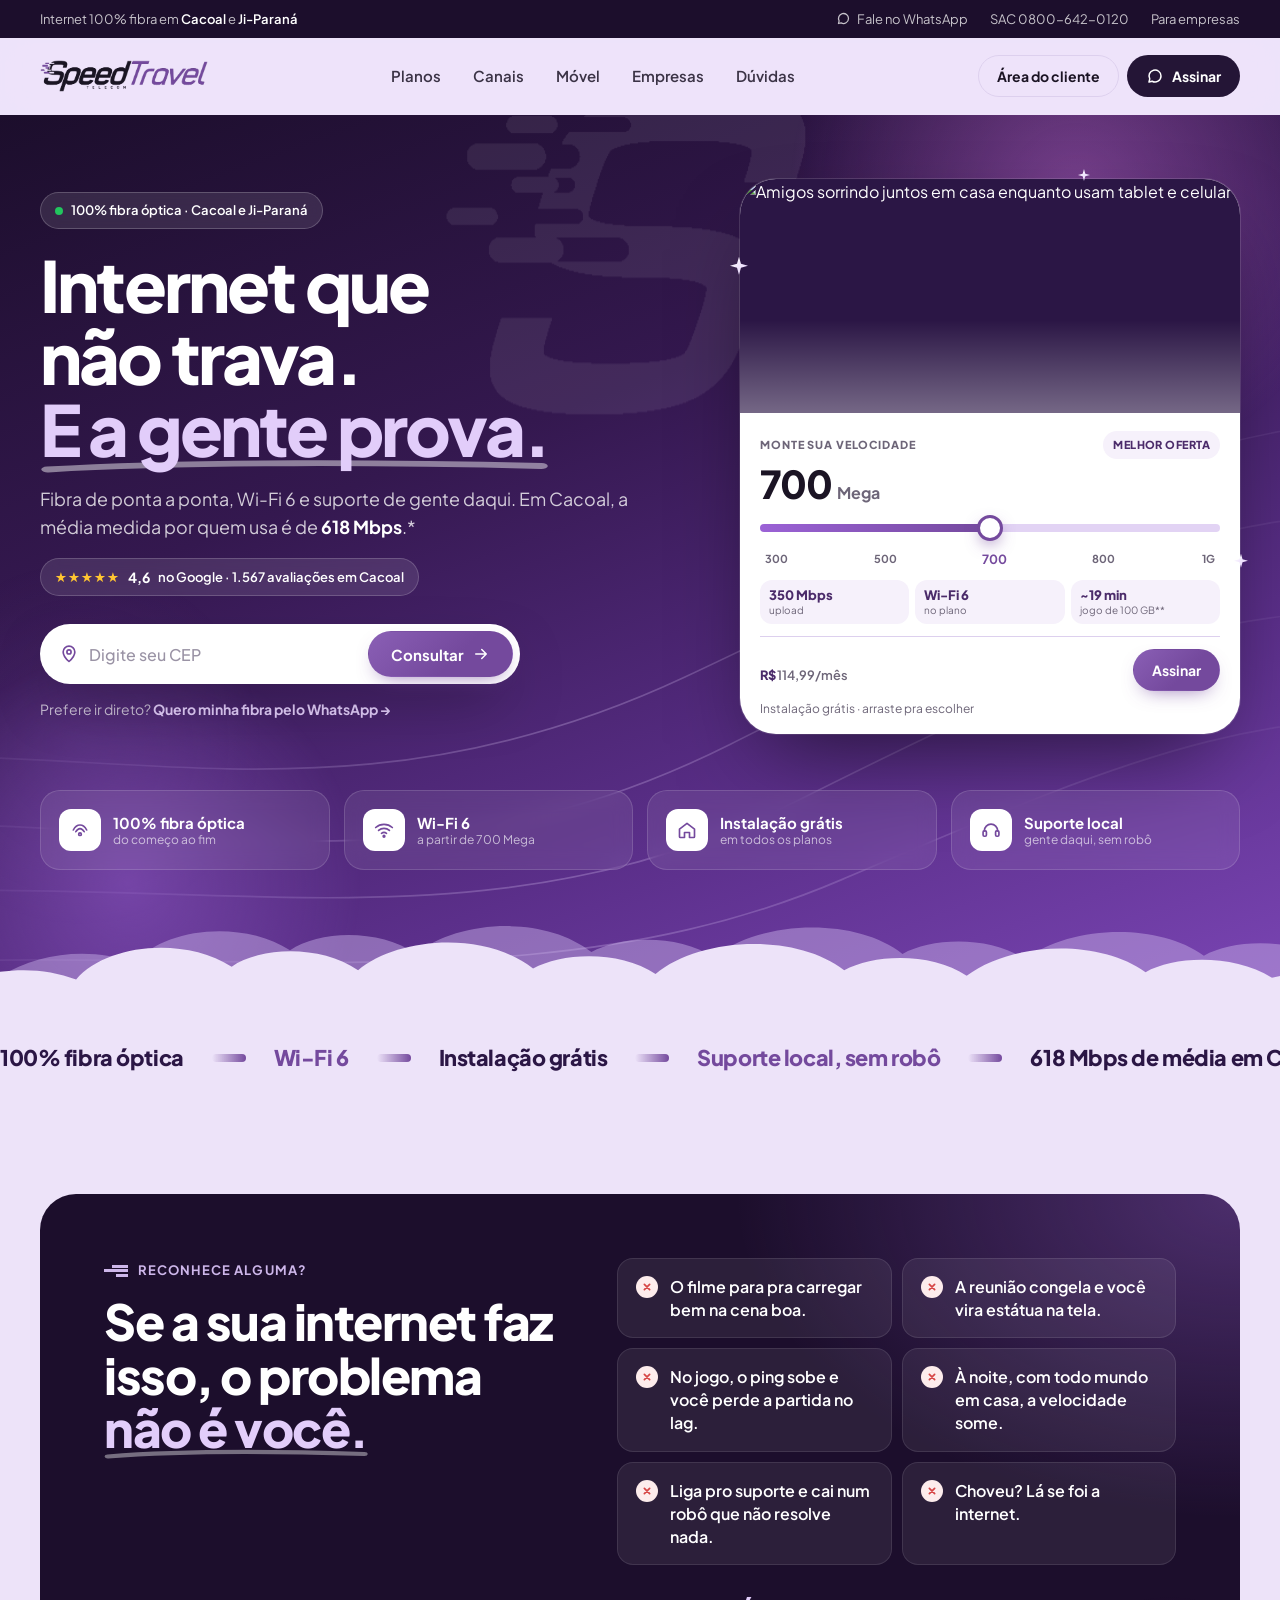
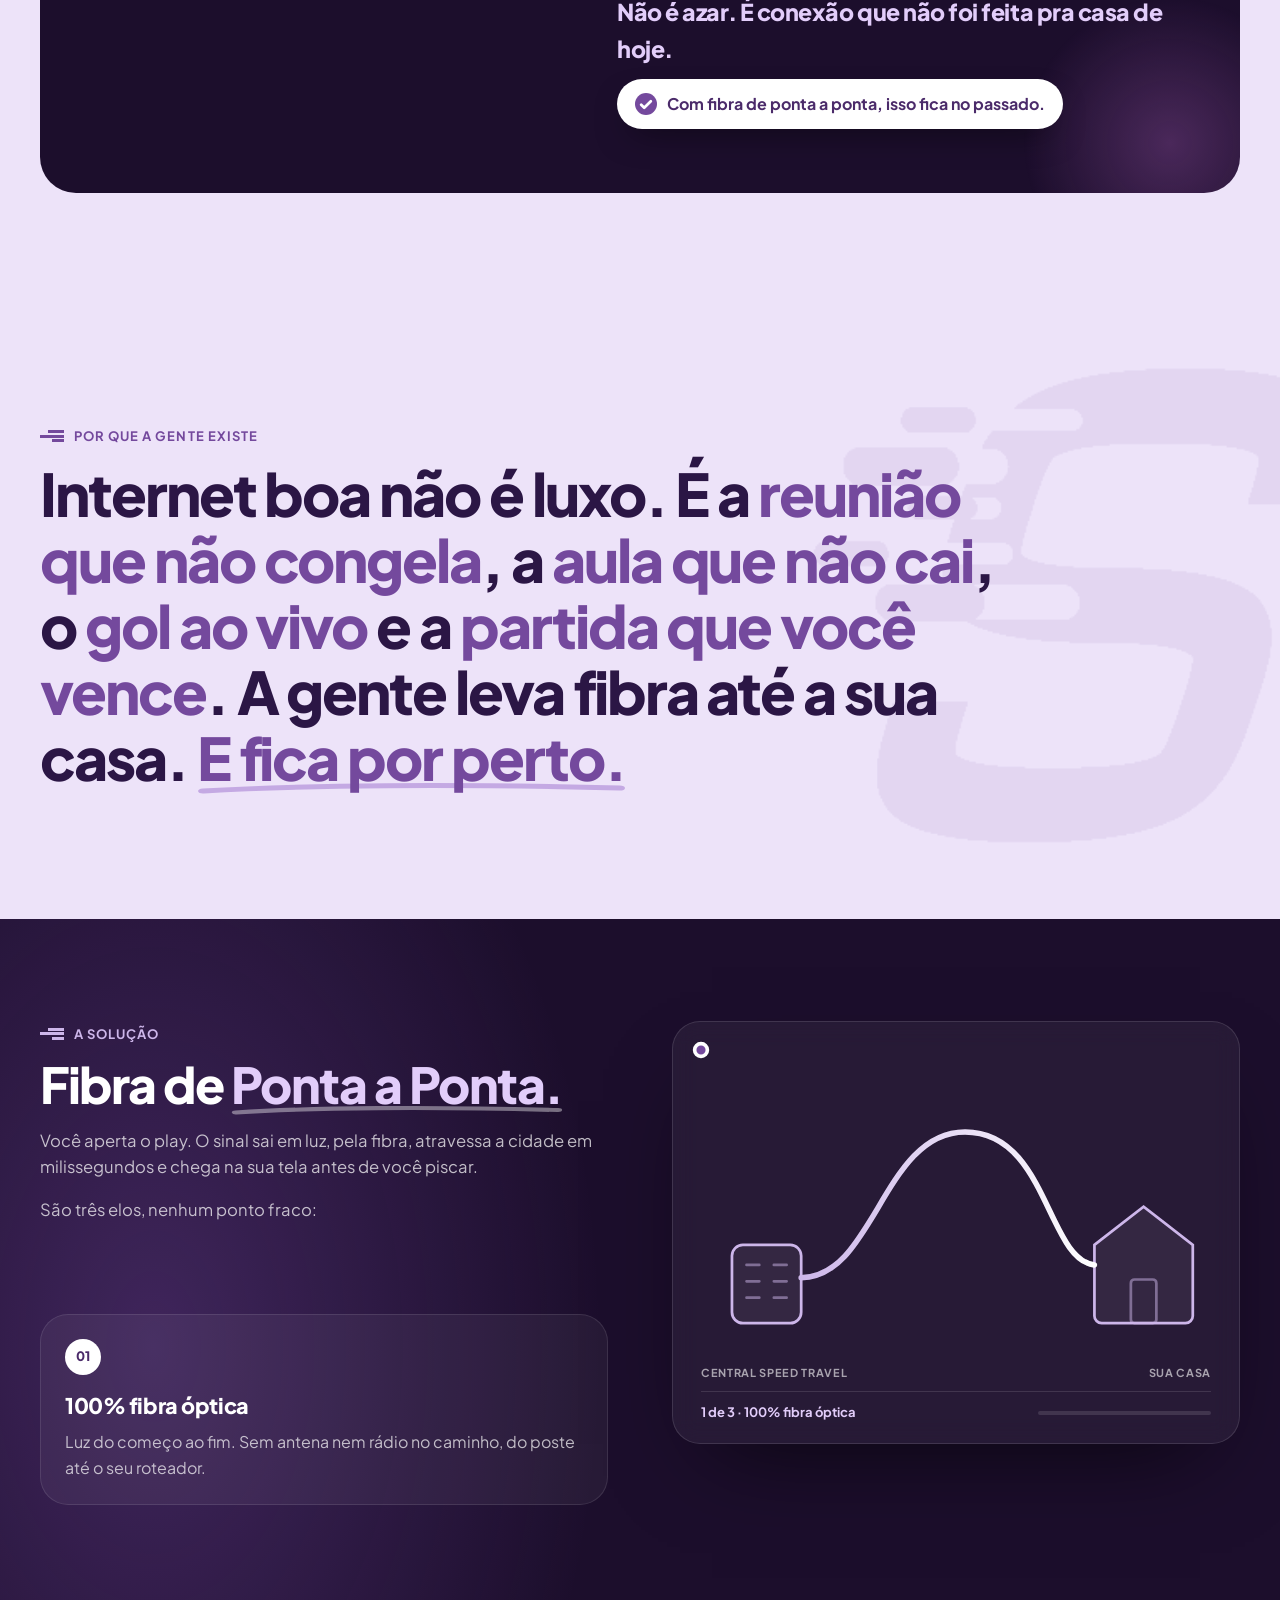
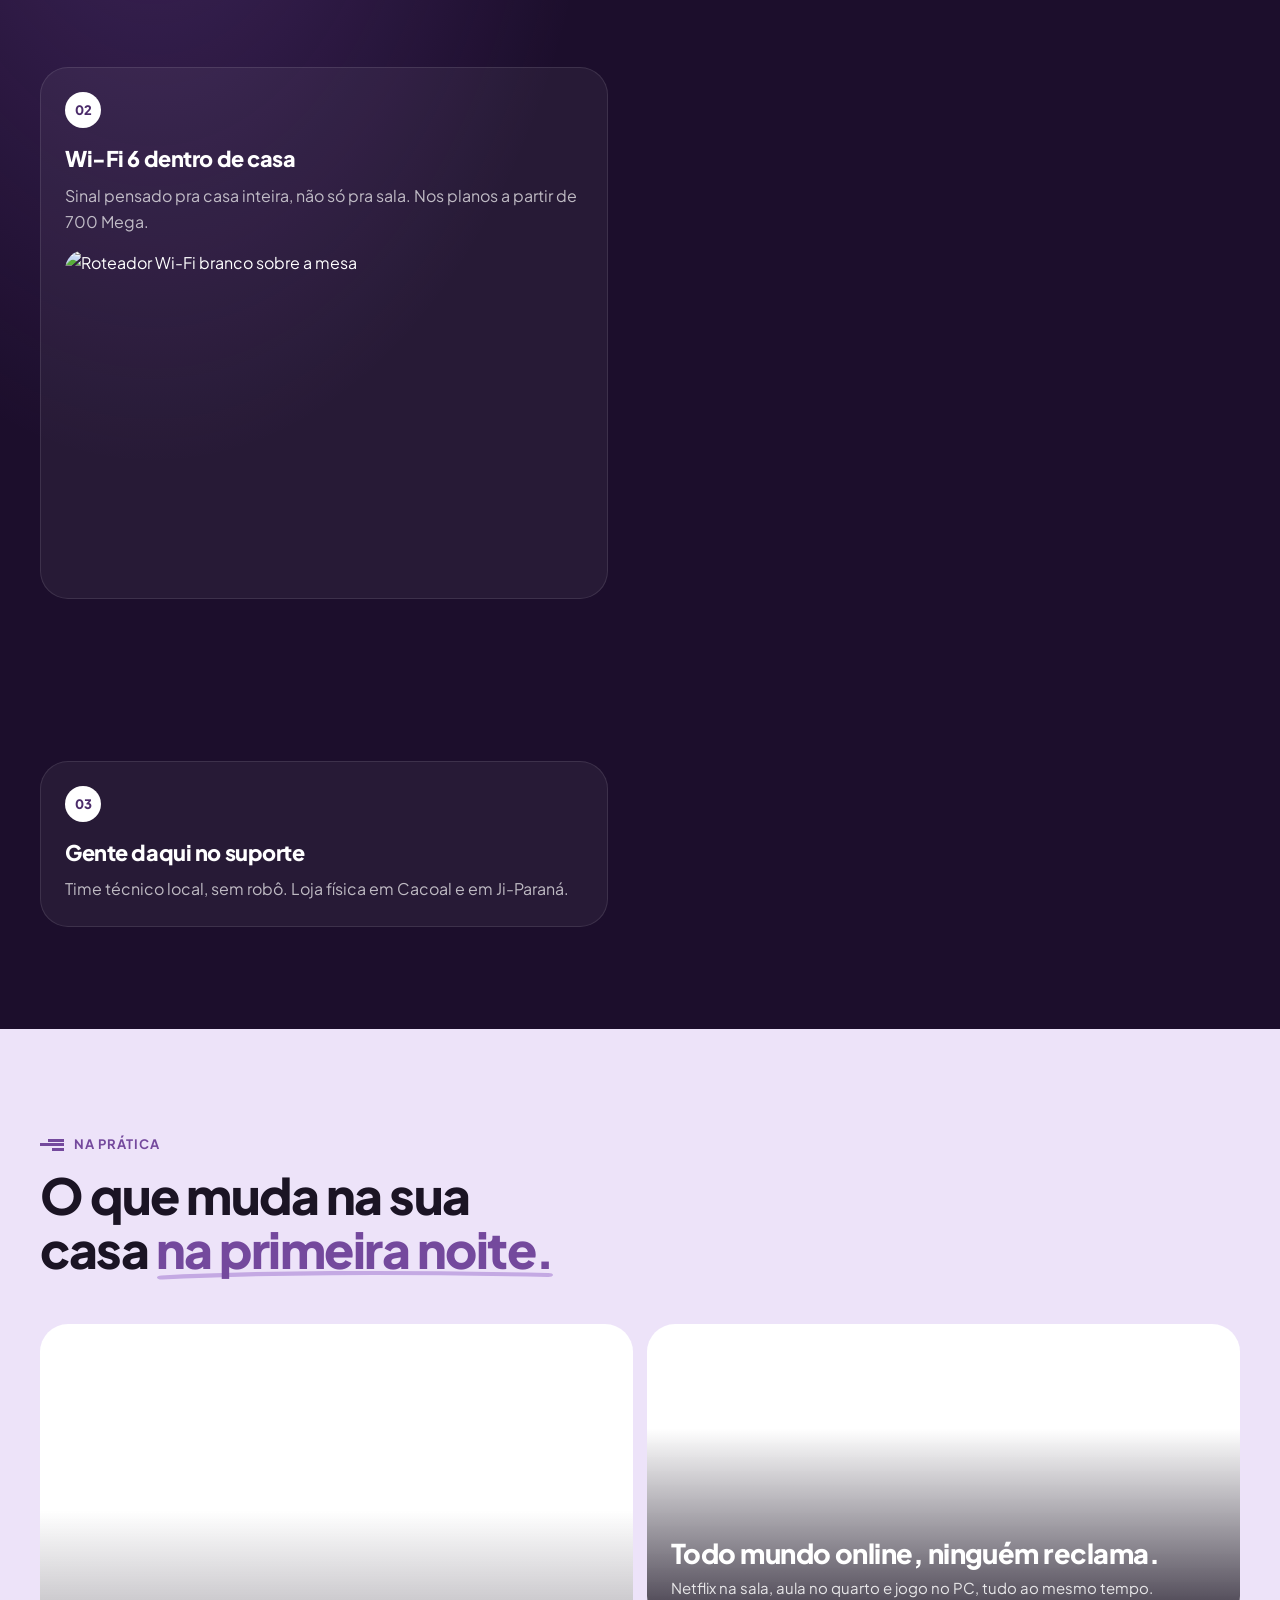
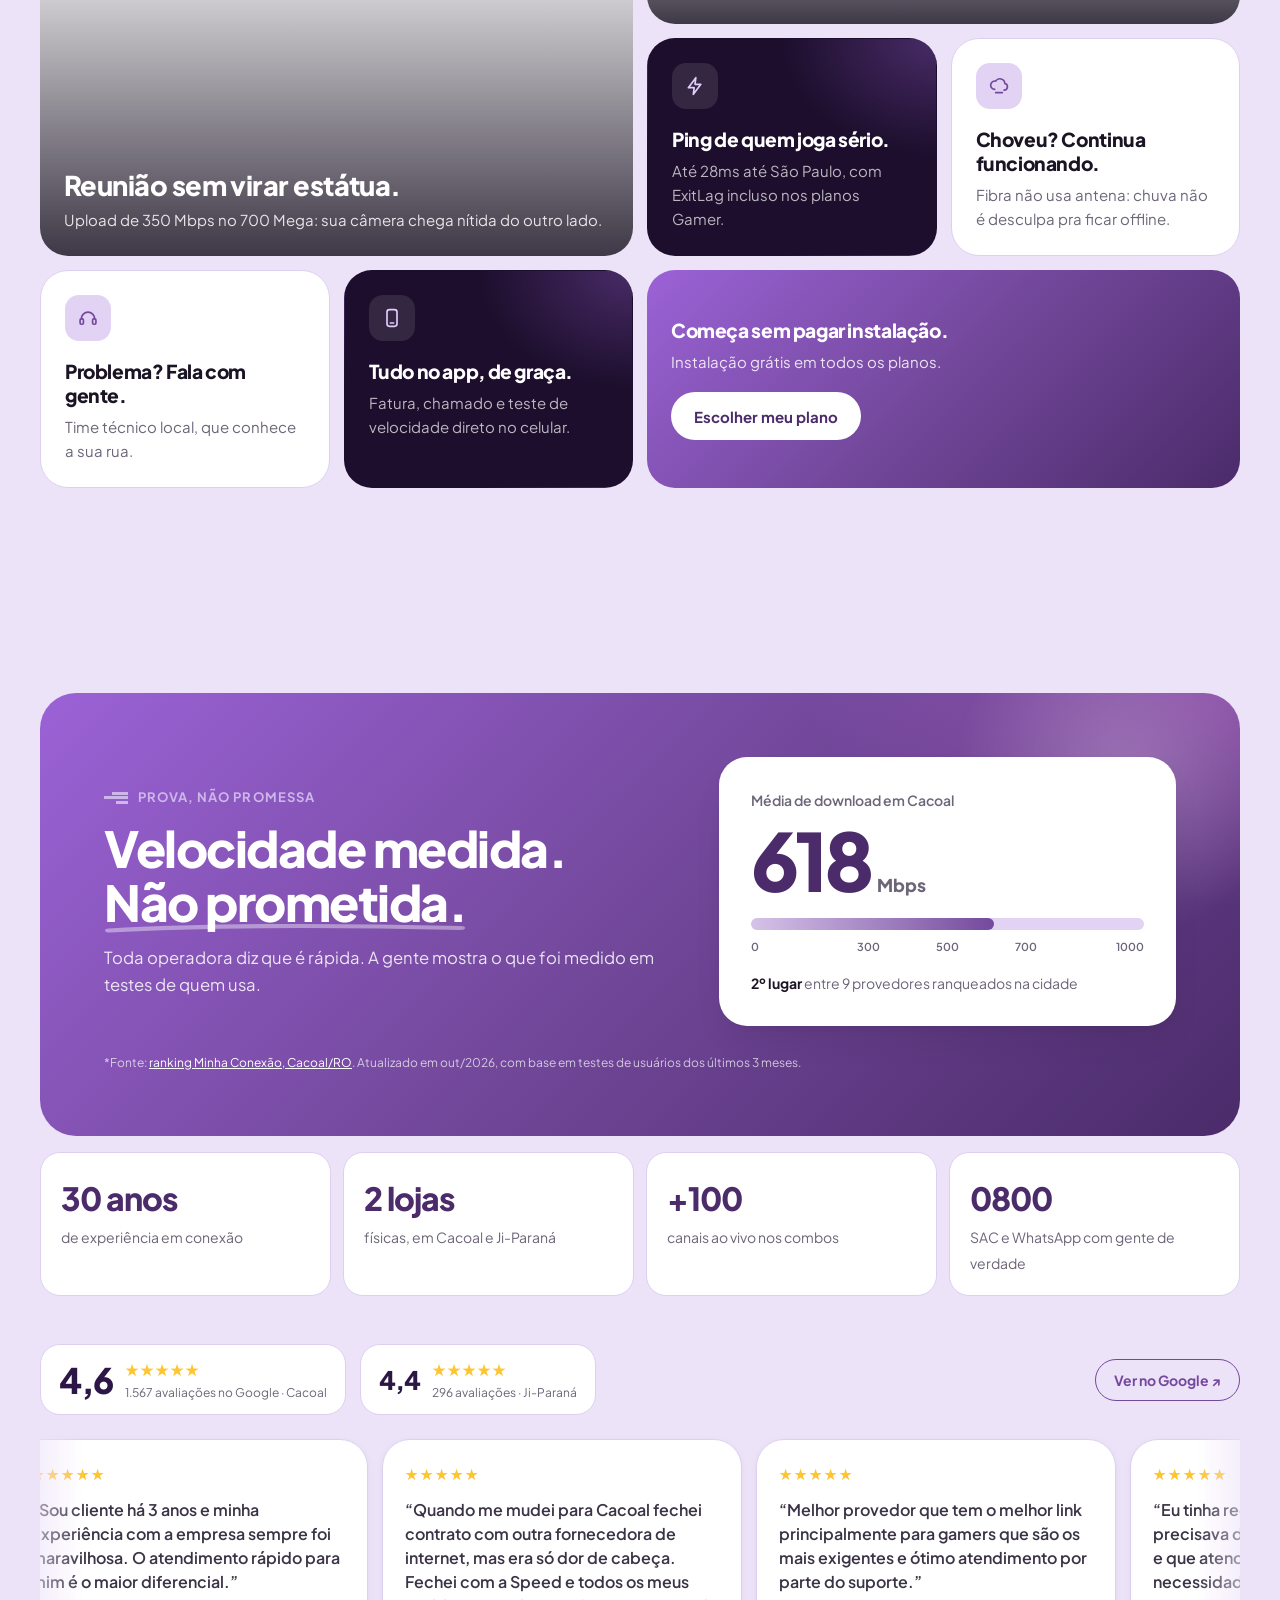
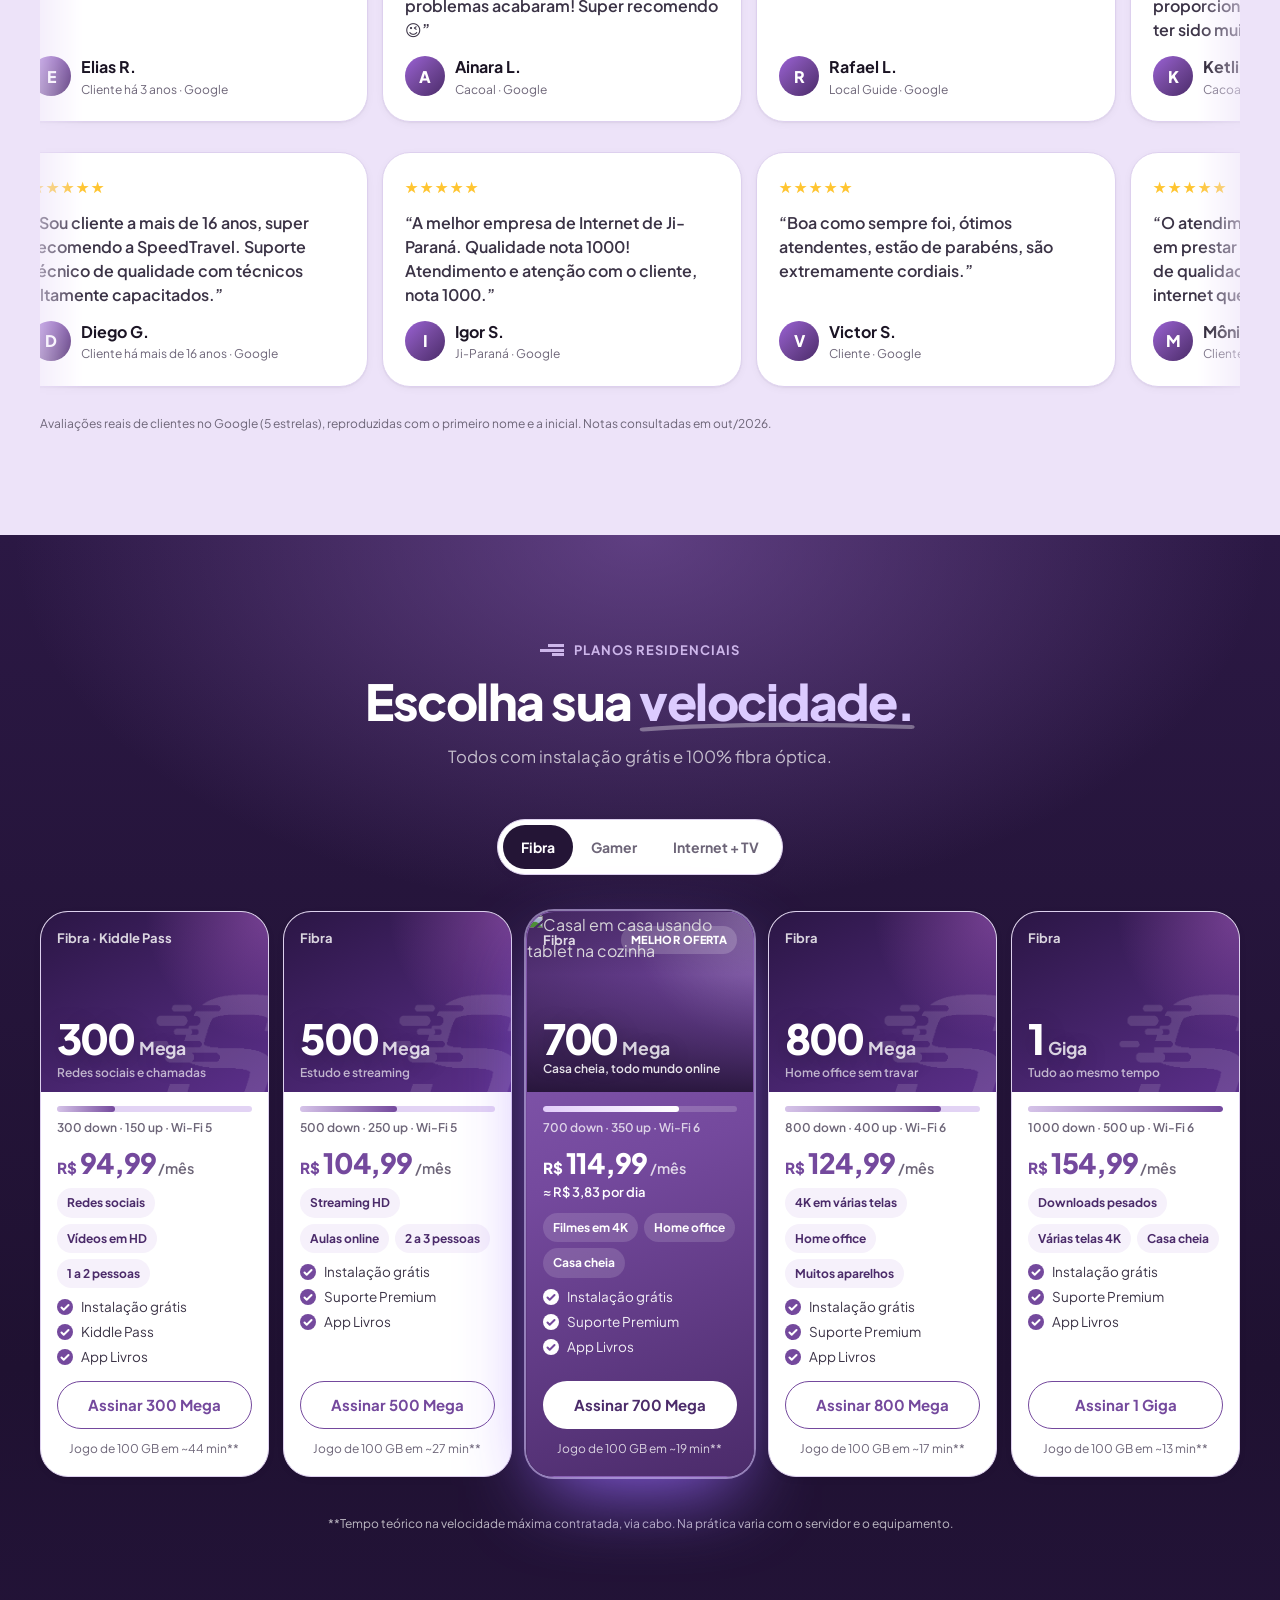
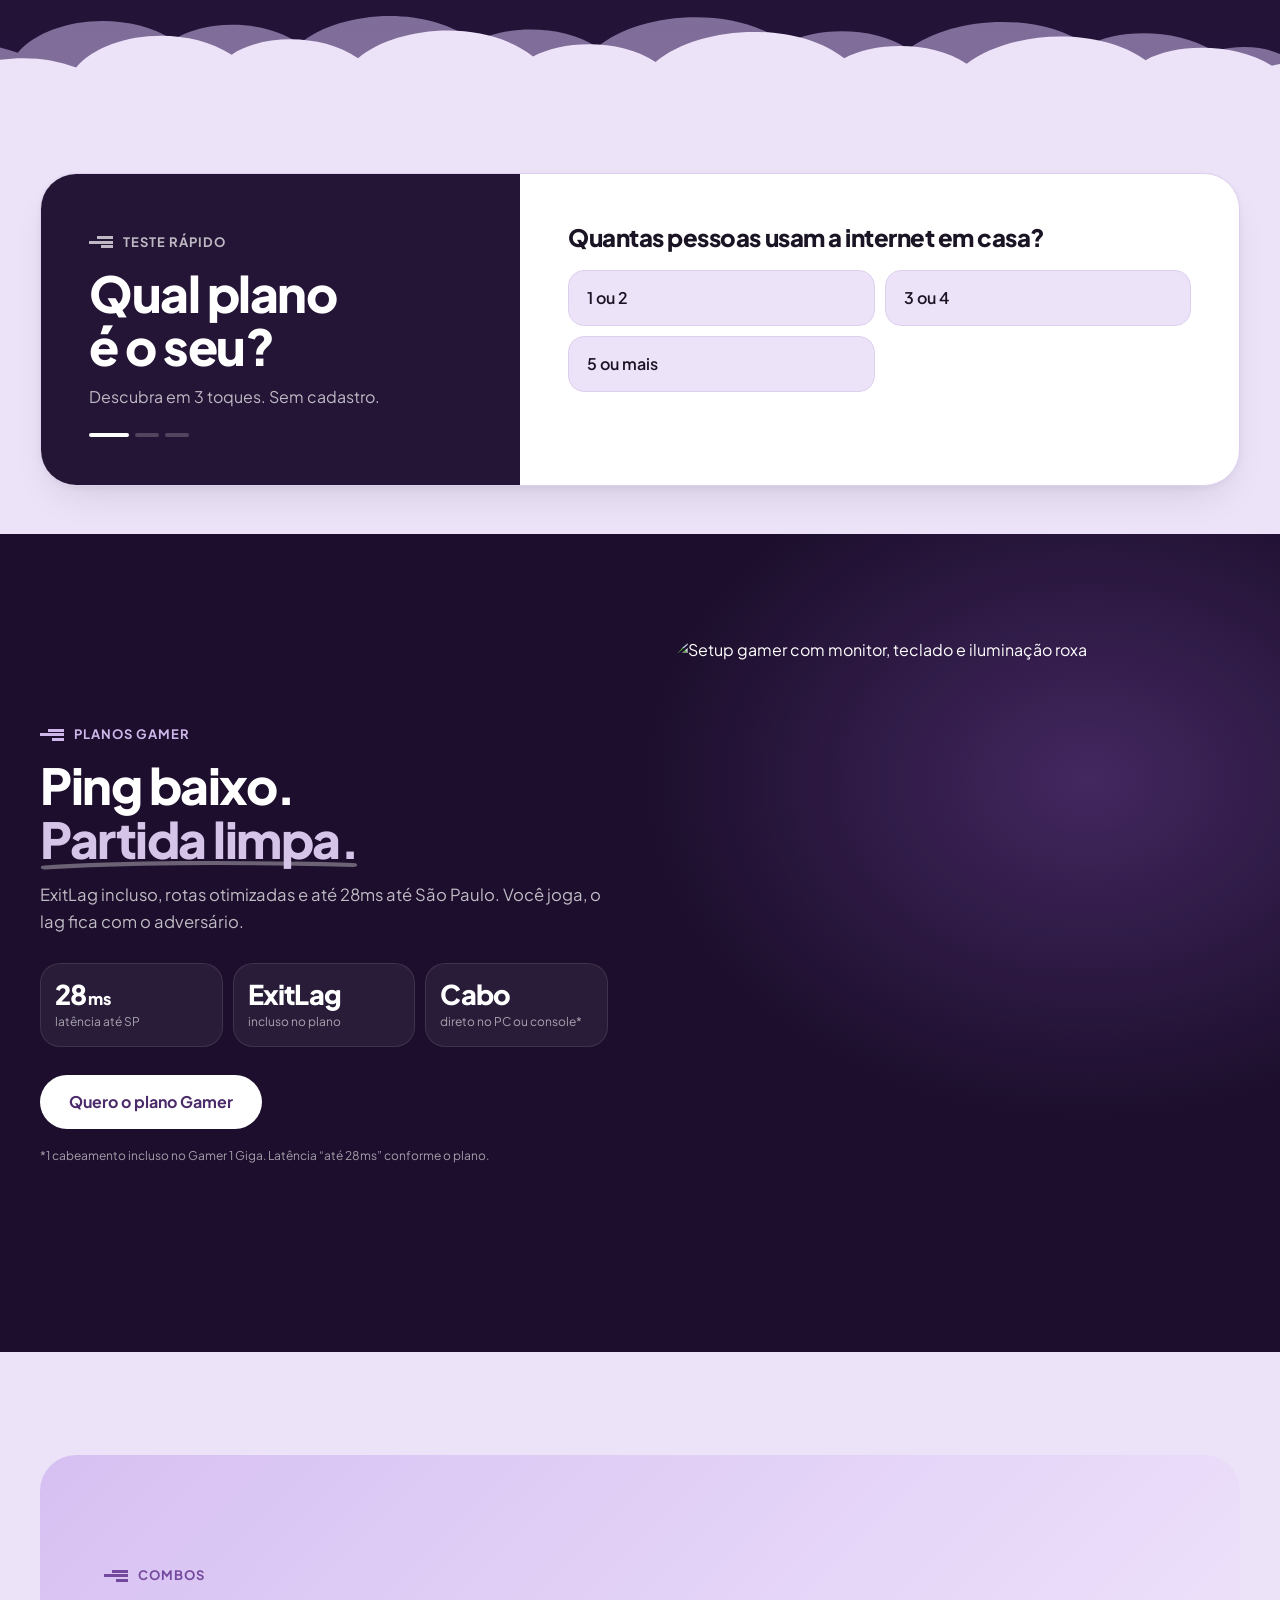
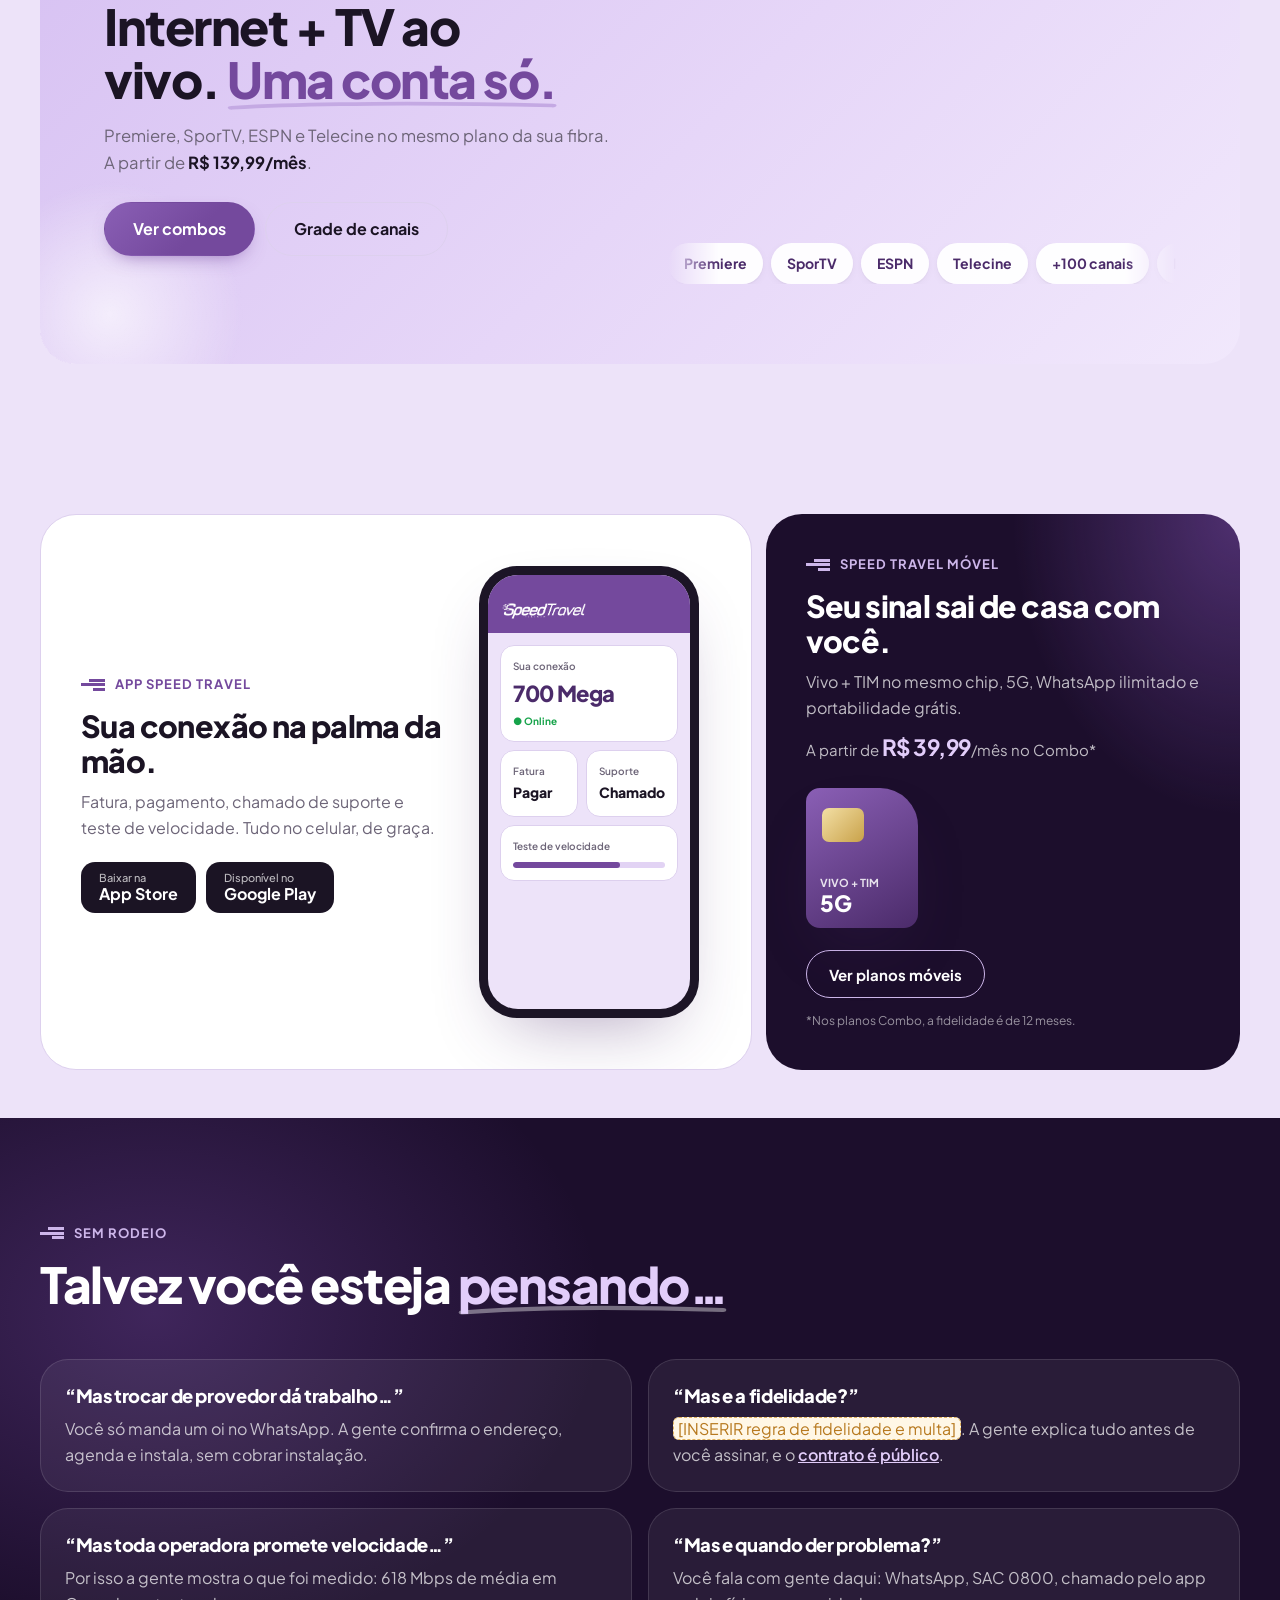
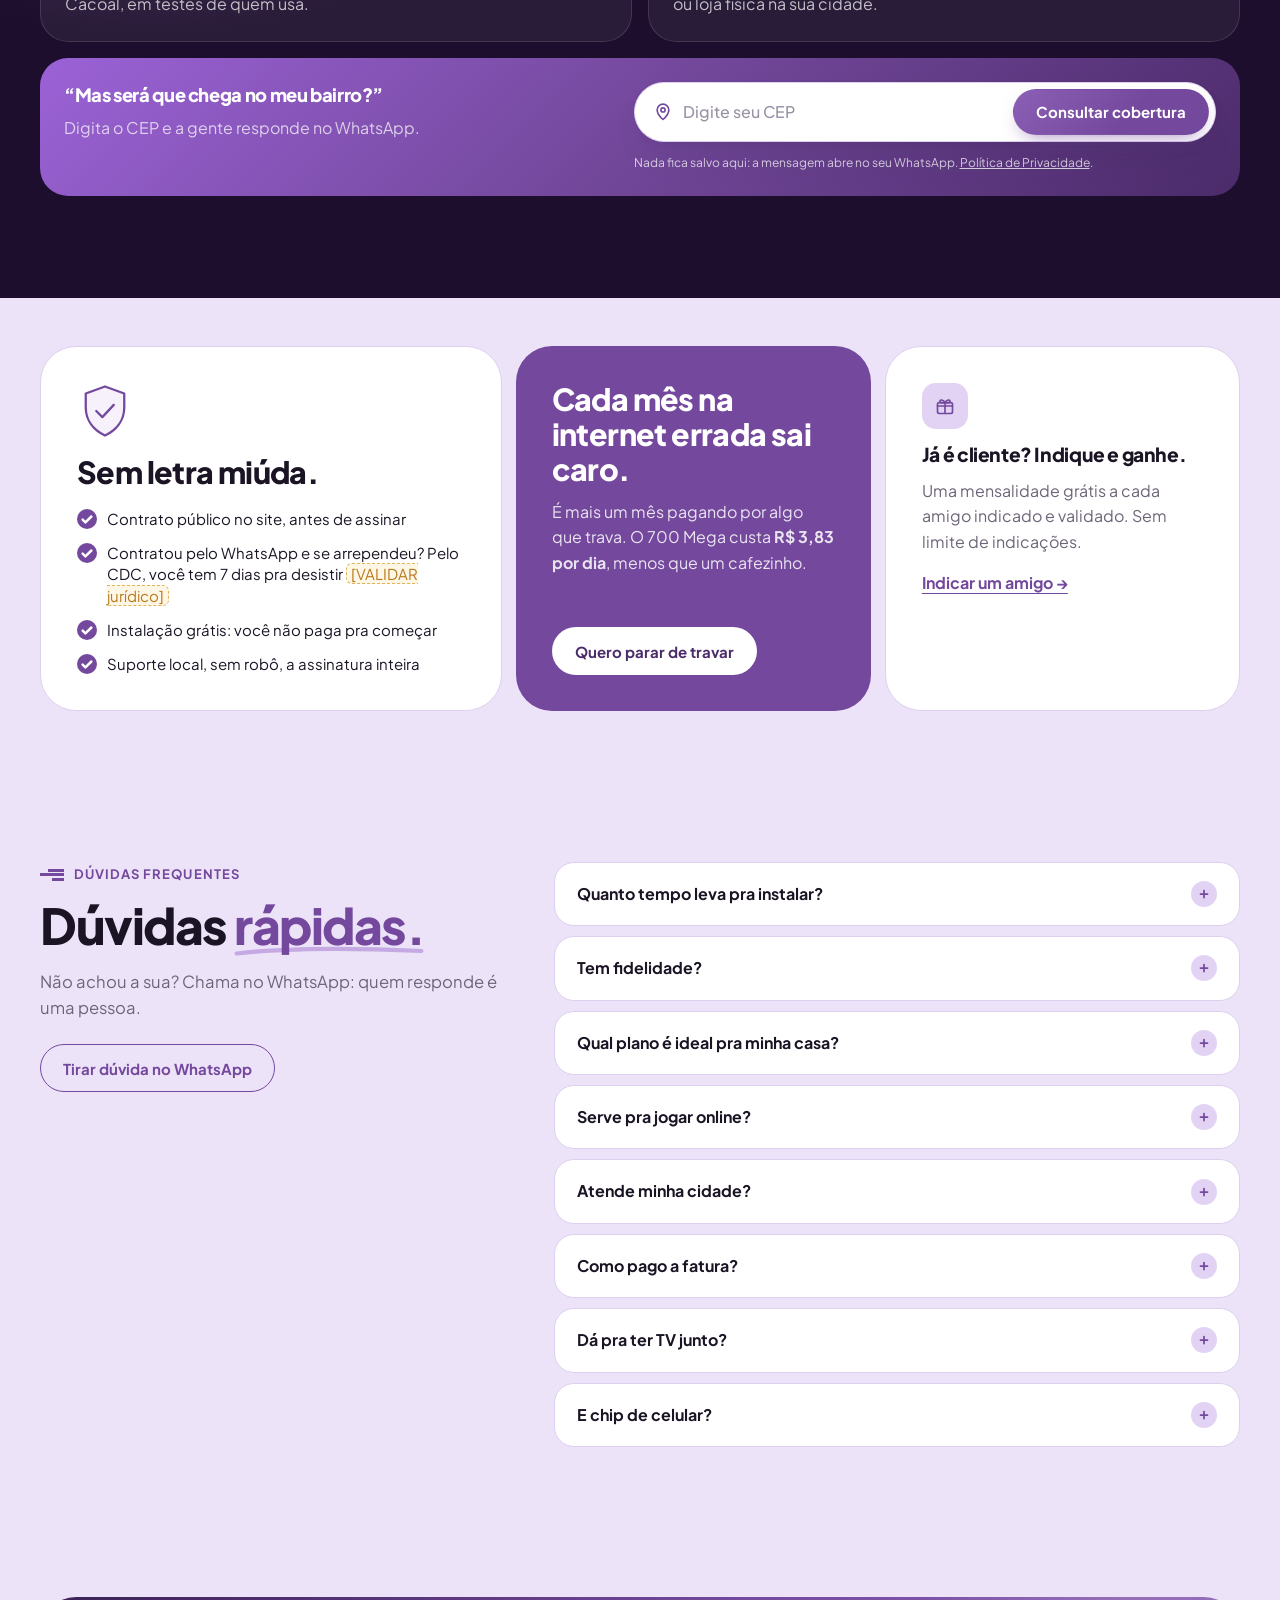
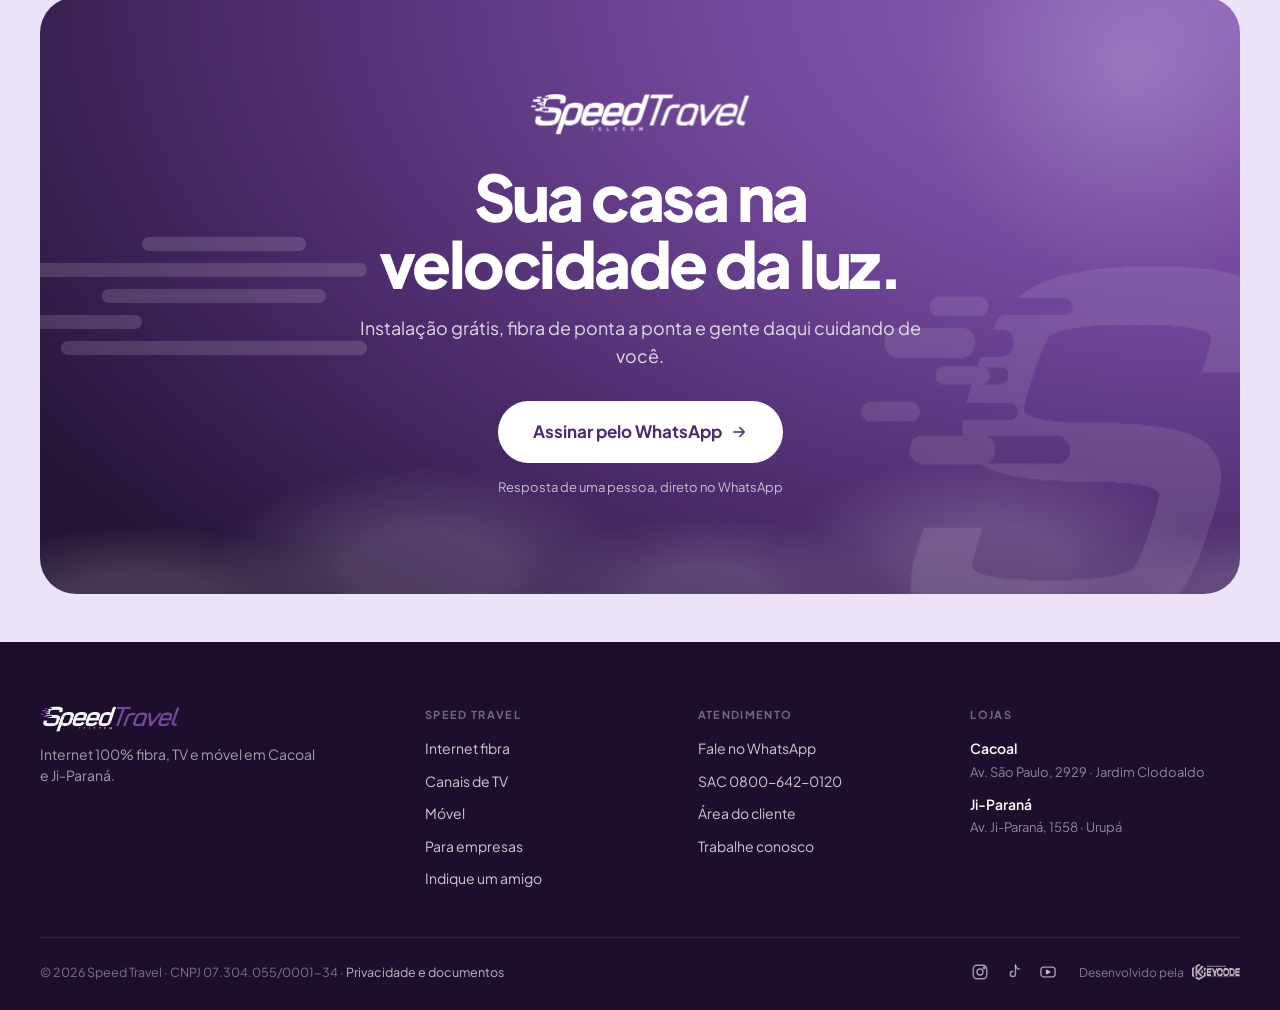
==== commit fb87ce48: "Site Speed Travel v3: landing roxa, páginas internas e documentos - Landing reformulada (identidade " ====
--- a/index.html
+++ b/index.html
@@ -5,7 +5,7 @@
   <meta name="viewport" content="width=device-width, initial-scale=1, viewport-fit=cover">
   <title>Speed Travel | Internet 100% Fibra em Cacoal e Ji-Paraná</title>
   <meta name="description" content="Internet 100% fibra óptica com Wi-Fi 6, instalação grátis e suporte local em Cacoal e Ji-Paraná. 700 Mega por R$ 114,99/mês. Assine pelo WhatsApp.">
-  <meta name="theme-color" content="#f8f6f2">
+  <meta name="theme-color" content="#f6f2fb">
   <meta property="og:title" content="Speed Travel | Internet que não trava. E a gente prova.">
   <meta property="og:description" content="100% fibra, Wi-Fi 6 e suporte de gente daqui. 618 Mbps de média real em Cacoal.">
   <meta property="og:image" content="assets/img/favicon-192.png">
@@ -17,14 +17,14 @@
   <link rel="preconnect" href="https://fonts.gstatic.com" crossorigin>
   <link rel="preconnect" href="https://images.unsplash.com">
   <link href="https://fonts.googleapis.com/css2?family=Plus+Jakarta+Sans:wght@400;500;600;700;800&display=swap" rel="stylesheet">
-  <link rel="stylesheet" href="assets/css/style.css">
+  <link rel="stylesheet" href="assets/css/style.css?v=3.4.2">
   <script>
     // .js liga os estados iniciais das animações; .rm = usuário pediu movimento reduzido
     document.documentElement.classList.add('js');
     if (matchMedia('(prefers-reduced-motion: reduce)').matches) document.documentElement.classList.add('rm');
   </script>
 </head>
-<body>
+<body data-page="lp">
   <a class="skip" href="#conteudo">Pular para o conteúdo</a>
 
   <div class="progress" aria-hidden="true"><span></span></div>
@@ -34,9 +34,9 @@
     <div class="container topbar__in">
       <p>Internet 100% fibra em <b>Cacoal</b> e <b>Ji-Paraná</b></p>
       <nav aria-label="Atendimento">
-        <a href="https://wa.me/556934162900" data-wa="Olá! Vim pelo site." data-plan="Topbar">WhatsApp (69) 3416-2900</a>
+        <a href="https://wa.me/556934162900" data-wa="Olá! Vim pelo site." data-plan="Topbar"><svg class="i" viewBox="0 0 24 24" aria-hidden="true"><path d="M20 12a8 8 0 0 1-11.8 7L4 20l1-4.1A8 8 0 1 1 20 12z"/></svg>Fale no WhatsApp</a>
         <a href="tel:08006420120">SAC 0800-642-0120</a>
-        <a href="https://speedtravel.com.br/speedtravel-para-empresa.html">Para empresas</a>
+        <a href="empresas.html">Para empresas</a>
       </nav>
     </div>
   </div>
@@ -48,9 +48,9 @@
       </a>
       <nav class="nav__links" aria-label="Principal">
         <a href="#planos">Planos</a>
-        <a href="#gamer">Gamer</a>
-        <a href="#tv">TV</a>
-        <a href="#app">App e Móvel</a>
+        <a href="canais.html">Canais</a>
+        <a href="movel.html">Móvel</a>
+        <a href="empresas.html">Empresas</a>
         <a href="#faq">Dúvidas</a>
       </nav>
       <div class="nav__actions">
@@ -67,14 +67,15 @@
   <div class="menu" id="menu" hidden>
     <nav aria-label="Menu mobile">
       <a href="#planos">Planos</a>
-      <a href="#gamer">Gamer</a>
-      <a href="#tv">TV</a>
-      <a href="#app">App e Móvel</a>
+      <a href="canais.html">Canais de TV</a>
+      <a href="movel.html">Móvel</a>
+      <a href="empresas.html">Para empresas</a>
+      <a href="indique.html">Indique um amigo</a>
       <a href="#faq">Dúvidas</a>
       <a href="https://central.speedtravel.hubsoft.com.br/central/login" target="_blank" rel="noopener">Área do cliente ↗</a>
     </nav>
     <div class="menu__foot">
-      <a class="btn btn--primary btn--lg btn--block" href="https://wa.me/556934162900" data-wa="Olá! Vim pelo site e quero assinar a internet da Speed Travel." data-plan="Menu">Assinar pelo WhatsApp</a>
+      <a class="btn btn--primary btn--lg btn--block" href="https://wa.me/556934162900" data-wa="Olá! Vim pelo site e quero assinar a internet da Speed Travel." data-plan="Menu">Fale no WhatsApp</a>
       <p>SAC <a href="tel:08006420120">0800-642-0120</a></p>
     </div>
   </div>
@@ -106,11 +107,13 @@
         </g>
       </svg>
       <span class="blob blob--hero" data-speed="40" aria-hidden="true"></span>
+      <img class="hero__mark" src="assets/img/speed-mark-white.png" alt="" width="335" height="305" aria-hidden="true" decoding="async">
       <div class="container hero__grid">
         <div class="hero__copy" data-intro>
           <p class="pill"><span class="dot"></span>100% fibra óptica · Cacoal e Ji-Paraná</p>
-          <h1 class="hero__title" data-hero-title>Internet que não trava. <span class="hl">E a gente prova.</span></h1>
+          <h1 class="hero__title" data-hero-title>Internet que não trava.<br> <span class="hl">E a gente prova.</span></h1>
           <p class="hero__sub">Fibra de ponta a ponta, Wi-Fi 6 e suporte de gente daqui. Em Cacoal, a média medida por quem usa é de <b>618&nbsp;Mbps</b>.*</p>
+          <a class="hero__rating" href="https://maps.google.com/?cid=13882441976247934006" target="_blank" rel="noopener"><span class="stars5" aria-hidden="true">★★★★★</span><b>4,6</b> no Google · 1.567 avaliações em Cacoal</a>
 
           <form class="cep" data-coverage novalidate>
             <label class="sr-only" for="cep-hero">Seu CEP</label>
@@ -123,24 +126,37 @@
         </div>
 
         <div class="hero__media" data-intro>
-          <div class="hero__photo" data-hero-photo>
-            <img src="https://images.unsplash.com/photo-1543269865-cbf427effbad?auto=format&fit=crop&w=1200&q=75"
-                 srcset="https://images.unsplash.com/photo-1543269865-cbf427effbad?auto=format&fit=crop&w=640&q=70 640w, https://images.unsplash.com/photo-1543269865-cbf427effbad?auto=format&fit=crop&w=1200&q=75 1200w"
-                 sizes="(min-width: 960px) 46vw, 92vw" width="1200" height="900" alt="Amigos sorrindo juntos em casa enquanto usam tablet e celular" fetchpriority="high">
-          </div>
-          <div class="offer" data-hero-card>
-            <div class="offer__top"><span class="flag">Melhor oferta</span><svg class="i" viewBox="0 0 24 24" aria-hidden="true"><path d="M2 9a15 15 0 0 1 20 0M5.5 12.5a10 10 0 0 1 13 0M9 16a5 5 0 0 1 6 0"/><circle cx="12" cy="19.5" r="1"/></svg></div>
-            <p class="offer__speed">700 <small>Mega</small></p>
-            <p class="offer__meta">Fibra óptica · Wi-Fi 6 · 350 Mbps de upload</p>
+          <!-- Monte sua velocidade: o card muda conforme o plano escolhido -->
+          <div class="offer" data-hero-card data-speed-picker>
+            <div class="offer__photo" data-hero-photo>
+              <img src="https://images.unsplash.com/photo-1543269865-cbf427effbad?auto=format&fit=crop&w=1200&q=75"
+                   srcset="https://images.unsplash.com/photo-1543269865-cbf427effbad?auto=format&fit=crop&w=640&q=70 640w, https://images.unsplash.com/photo-1543269865-cbf427effbad?auto=format&fit=crop&w=1200&q=75 1200w"
+                   sizes="(min-width: 960px) 46vw, 92vw" width="1200" height="900" alt="Amigos sorrindo juntos em casa enquanto usam tablet e celular" fetchpriority="high">
+            </div>
+            <div class="offer__body">
+            <div class="offer__top">
+              <span class="offer__label">Monte sua velocidade</span>
+              <span class="flag" data-o-flag>Melhor oferta</span>
+            </div>
+            <p class="offer__speed"><span data-o-speed>700</span> <small data-o-unit>Mega</small></p>
+            <label class="sr-only" for="speed-range">Escolha a velocidade do plano</label>
+            <input class="range" id="speed-range" type="range" min="0" max="4" step="1" value="2" data-o-range aria-valuetext="700 Mega, R$ 114,99 por mês">
+            <div class="range__ticks" aria-hidden="true"><span>300</span><span>500</span><span>700</span><span>800</span><span>1G</span></div>
+            <ul class="offer__specs" role="list">
+              <li><b><span data-o-up>350</span> Mbps</b><small>upload</small></li>
+              <li><b data-o-wifi>Wi-Fi 6</b><small>no plano</small></li>
+              <li><b>~<span data-o-dl>19</span> min</b><small>jogo de 100 GB**</small></li>
+            </ul>
             <div class="offer__row">
-              <p class="offer__price"><small>R$</small>114,99<span>/mês</span></p>
-              <a class="btn btn--primary btn--sm" href="https://wa.me/556934162900" data-wa="Olá! Vim pelo site e quero assinar o plano Fibra 700 MEGA (R$ 114,99/mês)." data-plan="Fibra 700 MEGA">Assinar</a>
-            </div>
-            <p class="offer__foot">Instalação grátis</p>
-          </div>
-          <div class="badge-float" data-hero-chip>
-            <b>618 Mbps</b><span>média real em Cacoal*</span>
-          </div>
+              <p class="offer__price"><small>R$</small><span data-o-price>114,99</span><span>/mês</span></p>
+              <a class="btn btn--primary btn--sm" href="https://wa.me/556934162900" data-wa="Olá! Vim pelo site e quero assinar o plano Fibra 700 MEGA (R$ 114,99/mês)." data-plan="Fibra 700 MEGA" data-o-cta>Assinar</a>
+            </div>
+            <p class="offer__foot">Instalação grátis · arraste pra escolher</p>
+            </div>
+          </div>
+          <span class="spark spark--1" aria-hidden="true"></span>
+          <span class="spark spark--2" aria-hidden="true"></span>
+          <span class="spark spark--3" aria-hidden="true"></span>
         </div>
       </div>
 
@@ -150,6 +166,7 @@
         <li><span class="trust__ico"><svg class="i" viewBox="0 0 24 24"><path d="M3 11l9-7 9 7v9a1 1 0 0 1-1 1h-5v-6H9v6H4a1 1 0 0 1-1-1z"/></svg></span><div><b>Instalação grátis</b><small>em todos os planos</small></div></li>
         <li><span class="trust__ico"><svg class="i" viewBox="0 0 24 24"><path d="M4 13a8 8 0 0 1 16 0"/><rect x="2.5" y="13" width="4" height="6.5" rx="1.5"/><rect x="17.5" y="13" width="4" height="6.5" rx="1.5"/></svg></span><div><b>Suporte local</b><small>gente daqui, sem robô</small></div></li>
       </ul>
+      <div class="clouds clouds--bank clouds--hero" aria-hidden="true"><svg viewBox="0 0 1440 140" preserveAspectRatio="none"><path class="clouds__back" transform="translate(60 -18)" d="M0 140V92C40 64 96 58 140 76C170 38 250 28 300 62C330 40 392 38 430 66C470 30 560 22 610 64C640 46 700 44 736 70C780 30 880 24 930 66C960 48 1020 46 1056 72C1100 36 1190 30 1240 68C1270 50 1330 48 1370 74C1400 66 1424 70 1440 78V140Z"/><path class="clouds__front" d="M0 140V92C40 64 96 58 140 76C170 38 250 28 300 62C330 40 392 38 430 66C470 30 560 22 610 64C640 46 700 44 736 70C780 30 880 24 930 66C960 48 1020 46 1056 72C1100 36 1190 30 1240 68C1270 50 1330 48 1370 74C1400 66 1424 70 1440 78V140Z"/></svg></div>
     </section>
 
     <!-- Faixa dinâmica: acelera com a velocidade do scroll -->
@@ -163,7 +180,7 @@
     <!-- 2. DOR -->
     <section class="section" id="dor">
       <div class="container">
-        <div class="panel panel--tint pain">
+        <div class="panel panel--deep pain spot">
           <div class="pain__head">
             <p class="eyebrow" data-reveal>Reconhece alguma?</p>
             <h2 class="h2" data-split>Se a sua internet faz isso, o problema <span class="hl">não é você.</span></h2>
@@ -185,8 +202,17 @@
       </div>
     </section>
 
+    <!-- Manifesto: as palavras acendem conforme a rolagem -->
+    <section class="section manifesto" aria-label="Manifesto Speed Travel">
+      <div class="container">
+        <p class="eyebrow">Por que a gente existe</p>
+        <p class="manifesto__text" data-manifesto>Internet boa não é luxo. É a <span class="mk">reunião que não congela</span>, a <span class="mk">aula que não cai</span>, o <span class="mk">gol ao vivo</span> e a <span class="mk">partida que você vence</span>. A gente leva fibra até a sua casa. <span class="mk mk--strong">E fica por perto.</span></p>
+      </div>
+      <img class="manifesto__mark" src="assets/img/speed-mark-brand.png" alt="" width="335" height="305" aria-hidden="true" loading="lazy" decoding="async">
+    </section>
+
     <!-- 3. SOLUÇÃO: Fibra de Ponta a Ponta (sticky storytelling) -->
-    <section class="section story" id="solucao">
+    <section class="section section--deep story spot" id="solucao">
       <div class="container story__grid">
         <div class="story__visual">
           <div class="story__card" data-stage="0">
@@ -270,7 +296,7 @@
               <p>Netflix na sala, aula no quarto e jogo no PC, tudo ao mesmo tempo.</p>
             </div>
           </article>
-          <article class="bcard" data-reveal>
+          <article class="bcard bcard--deep" data-reveal>
             <span class="ico"><svg class="i" viewBox="0 0 24 24"><path d="M13 2L4 14h7l-1 8 9-12h-7z"/></svg></span>
             <h3>Ping de quem joga sério.</h3>
             <p>Até 28ms até São Paulo, com ExitLag incluso nos planos Gamer.</p>
@@ -285,7 +311,7 @@
             <h3>Problema? Fala com gente.</h3>
             <p>Time técnico local, que conhece a sua rua.</p>
           </article>
-          <article class="bcard" data-reveal>
+          <article class="bcard bcard--deep" data-reveal>
             <span class="ico"><svg class="i" viewBox="0 0 24 24"><rect x="6" y="2" width="12" height="20" rx="3"/><path d="M10 18h4"/></svg></span>
             <h3>Tudo no app, de graça.</h3>
             <p>Fatura, chamado e teste de velocidade direto no celular.</p>
@@ -302,7 +328,7 @@
     <!-- 5. PROVA -->
     <section class="section" id="prova">
       <div class="container">
-        <div class="panel panel--tint proof"><span class="blob blob--proof" data-speed="-40" aria-hidden="true"></span>
+        <div class="panel panel--vivid proof"><span class="blob blob--proof" data-speed="-40" aria-hidden="true"></span>
           <div class="proof__copy">
             <p class="eyebrow" data-reveal>Prova, não promessa</p>
             <h2 class="h2" data-split>Velocidade medida. <span class="hl">Não prometida.</span></h2>
@@ -327,29 +353,112 @@
           <li data-reveal><b>0800</b><span>SAC e WhatsApp com gente de verdade</span></li>
         </ul>
 
-        <div class="testimonials">
-          <figure class="tcard" data-reveal>
-            <p class="stars ph">★★★★★</p>
-            <blockquote class="ph">[INSERIR DEPOIMENTO 1: foco em estabilidade, ex: “não cai mais à noite”]</blockquote>
-            <figcaption><span class="avatar">?</span><span><b class="ph">[Nome]</b><small class="ph">[Bairro, Cacoal]</small></span></figcaption>
-          </figure>
-          <figure class="tcard" data-reveal>
-            <p class="stars ph">★★★★★</p>
-            <blockquote class="ph">[INSERIR DEPOIMENTO 2: perfil gamer ou home office, foco em ping/upload]</blockquote>
-            <figcaption><span class="avatar">?</span><span><b class="ph">[Nome]</b><small class="ph">[Bairro, Ji-Paraná]</small></span></figcaption>
-          </figure>
-          <figure class="tcard" data-reveal>
-            <p class="stars ph">★★★★★</p>
-            <blockquote class="ph">[INSERIR DEPOIMENTO 3: foco em atendimento local / instalação]</blockquote>
-            <figcaption><span class="avatar">?</span><span><b class="ph">[Nome]</b><small class="ph">[Cidade]</small></span></figcaption>
-          </figure>
-        </div>
-        <p class="rating" data-reveal><span class="ph">[INSERIR nota] no Google · [INSERIR nº] avaliações</span></p>
+        <div class="reviews" data-reveal>
+          <div class="reviews__head">
+            <div class="gscore">
+              <b>4,6</b>
+              <div><span class="stars5" aria-hidden="true">★★★★★</span><small>1.567 avaliações no Google · Cacoal</small></div>
+            </div>
+            <div class="gscore gscore--sm">
+              <b>4,4</b>
+              <div><span class="stars5" aria-hidden="true">★★★★★</span><small>296 avaliações · Ji-Paraná</small></div>
+            </div>
+            <a class="btn btn--outline btn--sm" href="https://maps.google.com/?cid=13882441976247934006" target="_blank" rel="noopener">Ver no Google ↗</a>
+          </div>
+          <div class="reviews__rows">
+            <div class="reviews__row">
+              <figure class="rcard">
+                <p class="rcard__stars" aria-label="5 de 5 estrelas">★★★★★</p>
+                <blockquote>“Sou cliente há 3 anos e minha experiência com a empresa sempre foi maravilhosa. O atendimento rápido para mim é o maior diferencial.”</blockquote>
+                <figcaption><span class="avatar">E</span><span><b>Elias R.</b><small>Cliente há 3 anos · Google</small></span></figcaption>
+              </figure>
+              <figure class="rcard">
+                <p class="rcard__stars" aria-label="5 de 5 estrelas">★★★★★</p>
+                <blockquote>“Quando me mudei para Cacoal fechei contrato com outra fornecedora de internet, mas era só dor de cabeça. Fechei com a Speed e todos os meus problemas acabaram! Super recomendo 😉”</blockquote>
+                <figcaption><span class="avatar">A</span><span><b>Ainara L.</b><small>Cacoal · Google</small></span></figcaption>
+              </figure>
+              <figure class="rcard">
+                <p class="rcard__stars" aria-label="5 de 5 estrelas">★★★★★</p>
+                <blockquote>“Melhor provedor que tem o melhor link principalmente para gamers que são os mais exigentes e ótimo atendimento por parte do suporte.”</blockquote>
+                <figcaption><span class="avatar">R</span><span><b>Rafael L.</b><small>Local Guide · Google</small></span></figcaption>
+              </figure>
+              <figure class="rcard">
+                <p class="rcard__stars" aria-label="5 de 5 estrelas">★★★★★</p>
+                <blockquote>“Eu tinha recém chegado em Cacoal e precisava de uma internet de qualidade e que atendesse todas minhas necessidades e eles super me proporcionam isso, além da instalação ter sido muitoooo rápida 🙏🏼❤️”</blockquote>
+                <figcaption><span class="avatar">K</span><span><b>Ketlin C.</b><small>Cacoal · Google</small></span></figcaption>
+              </figure>
+              <figure class="rcard" aria-hidden="true">
+                <p class="rcard__stars" aria-label="5 de 5 estrelas">★★★★★</p>
+                <blockquote>“Sou cliente há 3 anos e minha experiência com a empresa sempre foi maravilhosa. O atendimento rápido para mim é o maior diferencial.”</blockquote>
+                <figcaption><span class="avatar">E</span><span><b>Elias R.</b><small>Cliente há 3 anos · Google</small></span></figcaption>
+              </figure>
+              <figure class="rcard" aria-hidden="true">
+                <p class="rcard__stars" aria-label="5 de 5 estrelas">★★★★★</p>
+                <blockquote>“Quando me mudei para Cacoal fechei contrato com outra fornecedora de internet, mas era só dor de cabeça. Fechei com a Speed e todos os meus problemas acabaram! Super recomendo 😉”</blockquote>
+                <figcaption><span class="avatar">A</span><span><b>Ainara L.</b><small>Cacoal · Google</small></span></figcaption>
+              </figure>
+              <figure class="rcard" aria-hidden="true">
+                <p class="rcard__stars" aria-label="5 de 5 estrelas">★★★★★</p>
+                <blockquote>“Melhor provedor que tem o melhor link principalmente para gamers que são os mais exigentes e ótimo atendimento por parte do suporte.”</blockquote>
+                <figcaption><span class="avatar">R</span><span><b>Rafael L.</b><small>Local Guide · Google</small></span></figcaption>
+              </figure>
+              <figure class="rcard" aria-hidden="true">
+                <p class="rcard__stars" aria-label="5 de 5 estrelas">★★★★★</p>
+                <blockquote>“Eu tinha recém chegado em Cacoal e precisava de uma internet de qualidade e que atendesse todas minhas necessidades e eles super me proporcionam isso, além da instalação ter sido muitoooo rápida 🙏🏼❤️”</blockquote>
+                <figcaption><span class="avatar">K</span><span><b>Ketlin C.</b><small>Cacoal · Google</small></span></figcaption>
+              </figure>
+            </div>
+            <div class="reviews__row reviews__row--rev">
+              <figure class="rcard">
+                <p class="rcard__stars" aria-label="5 de 5 estrelas">★★★★★</p>
+                <blockquote>“Sou cliente a mais de 16 anos, super recomendo a SpeedTravel. Suporte técnico de qualidade com técnicos altamente capacitados.”</blockquote>
+                <figcaption><span class="avatar">D</span><span><b>Diego G.</b><small>Cliente há mais de 16 anos · Google</small></span></figcaption>
+              </figure>
+              <figure class="rcard">
+                <p class="rcard__stars" aria-label="5 de 5 estrelas">★★★★★</p>
+                <blockquote>“A melhor empresa de Internet de Ji-Paraná. Qualidade nota 1000! Atendimento e atenção com o cliente, nota 1000.”</blockquote>
+                <figcaption><span class="avatar">I</span><span><b>Igor S.</b><small>Ji-Paraná · Google</small></span></figcaption>
+              </figure>
+              <figure class="rcard">
+                <p class="rcard__stars" aria-label="5 de 5 estrelas">★★★★★</p>
+                <blockquote>“Boa como sempre foi, ótimos atendentes, estão de parabéns, são extremamente cordiais.”</blockquote>
+                <figcaption><span class="avatar">V</span><span><b>Victor S.</b><small>Cliente · Google</small></span></figcaption>
+              </figure>
+              <figure class="rcard">
+                <p class="rcard__stars" aria-label="5 de 5 estrelas">★★★★★</p>
+                <blockquote>“O atendimento tem pessoas engajadas em prestar um bom serviço, um serviço de qualidade e o resultado é a excelente internet que recebemos.”</blockquote>
+                <figcaption><span class="avatar">M</span><span><b>Mônica C.</b><small>Cliente · Google</small></span></figcaption>
+              </figure>
+              <figure class="rcard" aria-hidden="true">
+                <p class="rcard__stars" aria-label="5 de 5 estrelas">★★★★★</p>
+                <blockquote>“Sou cliente a mais de 16 anos, super recomendo a SpeedTravel. Suporte técnico de qualidade com técnicos altamente capacitados.”</blockquote>
+                <figcaption><span class="avatar">D</span><span><b>Diego G.</b><small>Cliente há mais de 16 anos · Google</small></span></figcaption>
+              </figure>
+              <figure class="rcard" aria-hidden="true">
+                <p class="rcard__stars" aria-label="5 de 5 estrelas">★★★★★</p>
+                <blockquote>“A melhor empresa de Internet de Ji-Paraná. Qualidade nota 1000! Atendimento e atenção com o cliente, nota 1000.”</blockquote>
+                <figcaption><span class="avatar">I</span><span><b>Igor S.</b><small>Ji-Paraná · Google</small></span></figcaption>
+              </figure>
+              <figure class="rcard" aria-hidden="true">
+                <p class="rcard__stars" aria-label="5 de 5 estrelas">★★★★★</p>
+                <blockquote>“Boa como sempre foi, ótimos atendentes, estão de parabéns, são extremamente cordiais.”</blockquote>
+                <figcaption><span class="avatar">V</span><span><b>Victor S.</b><small>Cliente · Google</small></span></figcaption>
+              </figure>
+              <figure class="rcard" aria-hidden="true">
+                <p class="rcard__stars" aria-label="5 de 5 estrelas">★★★★★</p>
+                <blockquote>“O atendimento tem pessoas engajadas em prestar um bom serviço, um serviço de qualidade e o resultado é a excelente internet que recebemos.”</blockquote>
+                <figcaption><span class="avatar">M</span><span><b>Mônica C.</b><small>Cliente · Google</small></span></figcaption>
+              </figure>
+            </div>
+          </div>
+          <p class="source">Avaliações reais de clientes no Google (5 estrelas), reproduzidas com o primeiro nome e a inicial. Notas consultadas em out/2026.</p>
+        </div>
       </div>
     </section>
 
     <!-- 6. PLANOS -->
-    <section class="section plans" id="planos">
+    <section class="section plans spot" id="planos">
+      <span class="stars" data-speed="-15" aria-hidden="true"></span>
       <div class="container">
         <div class="head head--center">
           <p class="eyebrow" data-reveal>Planos residenciais</p>
@@ -367,51 +476,105 @@
         <!-- Fibra -->
         <div class="tabpanel" role="tabpanel" id="tab-fibra" aria-labelledby="t-fibra">
           <div class="cards">
-            <article class="plan">
-              <p class="plan__tag">Fibra · Kiddle Pass</p>
-              <h3 class="plan__speed">300 <small>Mega</small></h3>
-              <p class="plan__desc">Plano de entrada pro dia a dia, com Kiddle Pass.</p>
-              <p class="plan__price"><small>R$</small>94,99<span>/mês</span></p>
-              <div class="plan__inc"><b>Incluso no plano</b><ul><li>300 down / 150 up</li><li>Wi-Fi 5</li><li>Instalação grátis</li><li>App Livros</li></ul></div>
-              <a class="btn btn--outline btn--block" href="https://wa.me/556934162900" data-wa="Olá! Vim pelo site e quero assinar o plano Fibra 300 MEGA Kiddle Pass (R$ 94,99/mês)." data-plan="Fibra 300 MEGA">Assinar 300 Mega</a>
-              <p class="plan__note">Jogo de 100 GB em ~44 min**</p>
+            <article class="plan plan--media" data-plan-card style="--v:0.3">
+              <div class="plan__media">
+                <img class="plan__photo" src="https://images.unsplash.com/photo-1586953208448-b95a79798f07?auto=format&fit=crop&w=640&h=440&q=70" alt="Mão segurando um celular com aplicativos" width="640" height="440" loading="lazy" decoding="async">
+                <div class="plan__media-in">
+                  <p class="plan__tag">Fibra · Kiddle Pass</p>
+                  <h3 class="plan__speed"><span data-count-to="300">300</span> <small>Mega</small></h3>
+                  <p class="plan__cap">Redes sociais e chamadas</p>
+                </div>
+              </div>
+              <div class="plan__body">
+                <div class="plan__meter" aria-hidden="true"><i></i></div>
+                <p class="plan__specs">300 down · 150 up · Wi-Fi 5</p>
+                <p class="plan__price"><small>R$</small>94,99<span>/mês</span></p>
+                
+                <ul class="plan__fits" role="list" aria-label="Ideal para"><li>Redes sociais</li><li>Vídeos em HD</li><li>1 a 2 pessoas</li></ul>
+                <ul class="plan__list" role="list"><li>Instalação grátis</li><li>Kiddle Pass</li><li>App Livros</li></ul>
+                <a class="btn btn--outline btn--block" href="https://wa.me/556934162900" data-wa="Olá! Vim pelo site e quero assinar o plano Fibra 300 MEGA Kiddle Pass (R$ 94,99/mês)." data-plan="Fibra 300 MEGA Kiddle Pass">Assinar 300 Mega</a>
+                <p class="plan__note">Jogo de 100 GB em ~44 min**</p>
+              </div>
             </article>
-            <article class="plan">
-              <p class="plan__tag">Fibra</p>
-              <h3 class="plan__speed">500 <small>Mega</small></h3>
-              <p class="plan__desc">Streaming, redes sociais e trabalho sem engasgo.</p>
-              <p class="plan__price"><small>R$</small>104,99<span>/mês</span></p>
-              <div class="plan__inc"><b>Incluso no plano</b><ul><li>500 down / 250 up</li><li>Wi-Fi 5</li><li>Instalação grátis</li><li>Suporte Premium</li><li>App Livros</li></ul></div>
-              <a class="btn btn--outline btn--block" href="https://wa.me/556934162900" data-wa="Olá! Vim pelo site e quero assinar o plano Fibra 500 MEGA (R$ 104,99/mês)." data-plan="Fibra 500 MEGA">Assinar 500 Mega</a>
-              <p class="plan__note">Jogo de 100 GB em ~27 min**</p>
+            <article class="plan plan--media" data-plan-card style="--v:0.5">
+              <div class="plan__media">
+                <img class="plan__photo" src="https://images.unsplash.com/photo-1522202176988-66273c2fd55f?auto=format&fit=crop&w=640&h=440&q=70" alt="Amigos estudando juntos com notebooks" width="640" height="440" loading="lazy" decoding="async">
+                <div class="plan__media-in">
+                  <p class="plan__tag">Fibra</p>
+                  <h3 class="plan__speed"><span data-count-to="500">500</span> <small>Mega</small></h3>
+                  <p class="plan__cap">Estudo e streaming</p>
+                </div>
+              </div>
+              <div class="plan__body">
+                <div class="plan__meter" aria-hidden="true"><i></i></div>
+                <p class="plan__specs">500 down · 250 up · Wi-Fi 5</p>
+                <p class="plan__price"><small>R$</small>104,99<span>/mês</span></p>
+                
+                <ul class="plan__fits" role="list" aria-label="Ideal para"><li>Streaming HD</li><li>Aulas online</li><li>2 a 3 pessoas</li></ul>
+                <ul class="plan__list" role="list"><li>Instalação grátis</li><li>Suporte Premium</li><li>App Livros</li></ul>
+                <a class="btn btn--outline btn--block" href="https://wa.me/556934162900" data-wa="Olá! Vim pelo site e quero assinar o plano Fibra 500 MEGA (R$ 104,99/mês)." data-plan="Fibra 500 MEGA">Assinar 500 Mega</a>
+                <p class="plan__note">Jogo de 100 GB em ~27 min**</p>
+              </div>
             </article>
-            <article class="plan plan--hot">
-              <p class="plan__tag">Fibra <span class="flag flag--light">Melhor oferta</span></p>
-              <h3 class="plan__speed">700 <small>Mega</small></h3>
-              <p class="plan__desc">Wi-Fi 6 pra casa cheia, todo mundo conectado.</p>
-              <p class="plan__price"><small>R$</small>114,99<span>/mês</span></p>
-              <p class="plan__day">≈ R$ 3,83 por dia</p>
-              <div class="plan__inc"><b>Incluso no plano</b><ul><li>700 down / 350 up</li><li><b>Wi-Fi 6</b></li><li>Instalação grátis</li><li>Suporte Premium</li><li>App Livros</li></ul></div>
-              <a class="btn btn--light btn--block" href="https://wa.me/556934162900" data-wa="Olá! Vim pelo site e quero assinar o plano Fibra 700 MEGA (R$ 114,99/mês)." data-plan="Fibra 700 MEGA">Assinar 700 Mega</a>
-              <p class="plan__note">Jogo de 100 GB em ~19 min**</p>
+            <article class="plan plan--media plan--hot is-active" data-plan-card style="--v:0.7">
+              <div class="plan__media">
+                <img class="plan__photo" src="https://images.unsplash.com/photo-1556909114-f6e7ad7d3136?auto=format&fit=crop&w=640&h=440&q=70" alt="Casal em casa usando tablet na cozinha" width="640" height="440" loading="lazy" decoding="async">
+                <div class="plan__media-in">
+                  <p class="plan__tag">Fibra <span class="flag flag--light">Melhor oferta</span></p>
+                  <h3 class="plan__speed"><span data-count-to="700">700</span> <small>Mega</small></h3>
+                  <p class="plan__cap">Casa cheia, todo mundo online</p>
+                </div>
+              </div>
+              <div class="plan__body">
+                <div class="plan__meter" aria-hidden="true"><i></i></div>
+                <p class="plan__specs">700 down · 350 up · Wi-Fi 6</p>
+                <p class="plan__price"><small>R$</small>114,99<span>/mês</span></p>
+                <p class="plan__day">≈ R$ 3,83 por dia</p>
+                <ul class="plan__fits" role="list" aria-label="Ideal para"><li>Filmes em 4K</li><li>Home office</li><li>Casa cheia</li></ul>
+                <ul class="plan__list" role="list"><li>Instalação grátis</li><li>Suporte Premium</li><li>App Livros</li></ul>
+                <a class="btn btn--light btn--block" href="https://wa.me/556934162900" data-wa="Olá! Vim pelo site e quero assinar o plano Fibra 700 MEGA (R$ 114,99/mês)." data-plan="Fibra 700 MEGA">Assinar 700 Mega</a>
+                <p class="plan__note">Jogo de 100 GB em ~19 min**</p>
+              </div>
             </article>
-            <article class="plan">
-              <p class="plan__tag">Fibra</p>
-              <h3 class="plan__speed">800 <small>Mega</small></h3>
-              <p class="plan__desc">Mais folga pra casa cheia e uso pesado.</p>
-              <p class="plan__price"><small>R$</small>124,99<span>/mês</span></p>
-              <div class="plan__inc"><b>Incluso no plano</b><ul><li>800 down / 400 up</li><li><b>Wi-Fi 6</b></li><li>Instalação grátis</li><li>Suporte Premium</li><li>App Livros</li></ul></div>
-              <a class="btn btn--outline btn--block" href="https://wa.me/556934162900" data-wa="Olá! Vim pelo site e quero assinar o plano Fibra 800 MEGA (R$ 124,99/mês)." data-plan="Fibra 800 MEGA">Assinar 800 Mega</a>
-              <p class="plan__note">Jogo de 100 GB em ~17 min**</p>
+            <article class="plan plan--media" data-plan-card style="--v:0.8">
+              <div class="plan__media">
+                <img class="plan__photo" src="https://images.unsplash.com/photo-1593642632559-0c6d3fc62b89?auto=format&fit=crop&w=640&h=440&q=70" alt="Notebook numa mesa de home office perto da janela" width="640" height="440" loading="lazy" decoding="async">
+                <div class="plan__media-in">
+                  <p class="plan__tag">Fibra</p>
+                  <h3 class="plan__speed"><span data-count-to="800">800</span> <small>Mega</small></h3>
+                  <p class="plan__cap">Home office sem travar</p>
+                </div>
+              </div>
+              <div class="plan__body">
+                <div class="plan__meter" aria-hidden="true"><i></i></div>
+                <p class="plan__specs">800 down · 400 up · Wi-Fi 6</p>
+                <p class="plan__price"><small>R$</small>124,99<span>/mês</span></p>
+                
+                <ul class="plan__fits" role="list" aria-label="Ideal para"><li>4K em várias telas</li><li>Home office</li><li>Muitos aparelhos</li></ul>
+                <ul class="plan__list" role="list"><li>Instalação grátis</li><li>Suporte Premium</li><li>App Livros</li></ul>
+                <a class="btn btn--outline btn--block" href="https://wa.me/556934162900" data-wa="Olá! Vim pelo site e quero assinar o plano Fibra 800 MEGA (R$ 124,99/mês)." data-plan="Fibra 800 MEGA">Assinar 800 Mega</a>
+                <p class="plan__note">Jogo de 100 GB em ~17 min**</p>
+              </div>
             </article>
-            <article class="plan">
-              <p class="plan__tag">Fibra</p>
-              <h3 class="plan__speed">1 <small>Giga</small></h3>
-              <p class="plan__desc">O máximo da fibra: 1000 Mega de download.</p>
-              <p class="plan__price"><small>R$</small>154,99<span>/mês</span></p>
-              <div class="plan__inc"><b>Incluso no plano</b><ul><li>1000 down / 500 up</li><li><b>Wi-Fi 6</b></li><li>Instalação grátis</li><li>Suporte Premium</li><li>App Livros</li></ul></div>
-              <a class="btn btn--outline btn--block" href="https://wa.me/556934162900" data-wa="Olá! Vim pelo site e quero assinar o plano Fibra 1000 MEGA (R$ 154,99/mês)." data-plan="Fibra 1000 MEGA">Assinar 1 Giga</a>
-              <p class="plan__note">Jogo de 100 GB em ~13 min**</p>
+            <article class="plan plan--media" data-plan-card style="--v:1">
+              <div class="plan__media">
+                <img class="plan__photo" src="https://images.unsplash.com/photo-1531545514256-b1400bc00f31?auto=format&fit=crop&w=640&h=440&q=70" alt="Grupo de amigos sorrindo em volta de um notebook" width="640" height="440" loading="lazy" decoding="async">
+                <div class="plan__media-in">
+                  <p class="plan__tag">Fibra</p>
+                  <h3 class="plan__speed"><span data-count-to="1">1</span> <small>Giga</small></h3>
+                  <p class="plan__cap">Tudo ao mesmo tempo</p>
+                </div>
+              </div>
+              <div class="plan__body">
+                <div class="plan__meter" aria-hidden="true"><i></i></div>
+                <p class="plan__specs">1000 down · 500 up · Wi-Fi 6</p>
+                <p class="plan__price"><small>R$</small>154,99<span>/mês</span></p>
+                
+                <ul class="plan__fits" role="list" aria-label="Ideal para"><li>Downloads pesados</li><li>Várias telas 4K</li><li>Casa cheia</li></ul>
+                <ul class="plan__list" role="list"><li>Instalação grátis</li><li>Suporte Premium</li><li>App Livros</li></ul>
+                <a class="btn btn--outline btn--block" href="https://wa.me/556934162900" data-wa="Olá! Vim pelo site e quero assinar o plano Fibra 1000 MEGA (R$ 154,99/mês)." data-plan="Fibra 1000 MEGA">Assinar 1 Giga</a>
+                <p class="plan__note">Jogo de 100 GB em ~13 min**</p>
+              </div>
             </article>
           </div>
         </div>
@@ -419,23 +582,45 @@
         <!-- Gamer -->
         <div class="tabpanel" role="tabpanel" id="tab-gamer" aria-labelledby="t-gamer" hidden>
           <div class="cards cards--2">
-            <article class="plan">
-              <p class="plan__tag">Gamer <span class="flag">Melhor preço</span></p>
-              <h3 class="plan__speed">750 <small>Mega</small></h3>
-              <p class="plan__desc">ExitLag incluso e até 28ms até São Paulo.</p>
-              <p class="plan__price"><small>R$</small>129,99<span>/mês</span></p>
-              <div class="plan__inc"><b>Incluso no plano</b><ul><li><b>ExitLag</b></li><li>Até 28ms até SP</li><li>Wi-Fi 6</li><li>Suporte Premium</li><li>App Livros</li></ul></div>
-              <a class="btn btn--outline btn--block" href="https://wa.me/556934162900" data-wa="Olá! Vim pelo site e quero assinar o plano Gamer 750 MEGA (R$ 129,99/mês)." data-plan="Gamer 750 MEGA">Assinar Gamer 750</a>
-              <p class="plan__note">Jogo de 100 GB em ~18 min**</p>
+            <article class="plan plan--media" data-plan-card style="--v:0.75">
+              <div class="plan__media">
+                <img class="plan__photo" src="https://images.unsplash.com/photo-1511512578047-dfb367046420?auto=format&fit=crop&w=640&h=440&q=70" alt="Quarto gamer com iluminação colorida" width="640" height="440" loading="lazy" decoding="async">
+                <div class="plan__media-in">
+                  <p class="plan__tag">Gamer <span class="flag flag--light">Melhor preço</span></p>
+                  <h3 class="plan__speed"><span data-count-to="750">750</span> <small>Mega</small></h3>
+                  <p class="plan__cap">Partidas online sem lag</p>
+                </div>
+              </div>
+              <div class="plan__body">
+                <div class="plan__meter" aria-hidden="true"><i></i></div>
+                <p class="plan__specs">ExitLag · até 28ms SP · Wi-Fi 6</p>
+                <p class="plan__price"><small>R$</small>129,99<span>/mês</span></p>
+                
+                <ul class="plan__fits" role="list" aria-label="Ideal para"><li>Jogos online</li><li>Ping baixo</li><li>Lives</li></ul>
+                <ul class="plan__list" role="list"><li>ExitLag incluso</li><li>Até 28ms até SP</li><li>Suporte Premium</li><li>App Livros</li></ul>
+                <a class="btn btn--outline btn--block" href="https://wa.me/556934162900" data-wa="Olá! Vim pelo site e quero assinar o plano Gamer 750 MEGA (R$ 129,99/mês)." data-plan="Gamer 750 MEGA">Assinar Gamer 750 Mega</a>
+                <p class="plan__note">Jogo de 100 GB em ~18 min**</p>
+              </div>
             </article>
-            <article class="plan plan--hot">
-              <p class="plan__tag">Gamer <span class="flag flag--light">Melhor para gamers</span></p>
-              <h3 class="plan__speed">1 <small>Giga</small></h3>
-              <p class="plan__desc">1 Giga com cabo direto no PC ou console.</p>
-              <p class="plan__price"><small>R$</small>159,99<span>/mês</span></p>
-              <div class="plan__inc"><b>Incluso no plano</b><ul><li><b>ExitLag</b></li><li>Até 28ms até SP</li><li><b>1 cabeamento p/ PC ou console</b></li><li>Wi-Fi 6</li><li>Suporte Premium</li></ul></div>
-              <a class="btn btn--light btn--block" href="https://wa.me/556934162900" data-wa="Olá! Vim pelo site e quero assinar o plano Gamer 1000 MEGA (R$ 159,99/mês)." data-plan="Gamer 1000 MEGA">Assinar Gamer 1 Giga</a>
-              <p class="plan__note">Jogo de 100 GB em ~13 min**</p>
+            <article class="plan plan--media plan--hot is-active" data-plan-card style="--v:1">
+              <div class="plan__media">
+                <img class="plan__photo" src="https://images.unsplash.com/photo-1542751371-adc38448a05e?auto=format&fit=crop&w=640&h=440&q=70" alt="Jogador de headset concentrado em frente ao computador" width="640" height="440" loading="lazy" decoding="async">
+                <div class="plan__media-in">
+                  <p class="plan__tag">Gamer <span class="flag flag--light">Melhor para gamers</span></p>
+                  <h3 class="plan__speed"><span data-count-to="1">1</span> <small>Giga</small></h3>
+                  <p class="plan__cap">Competitivo de verdade</p>
+                </div>
+              </div>
+              <div class="plan__body">
+                <div class="plan__meter" aria-hidden="true"><i></i></div>
+                <p class="plan__specs">ExitLag · até 28ms SP · Wi-Fi 6</p>
+                <p class="plan__price"><small>R$</small>159,99<span>/mês</span></p>
+                
+                <ul class="plan__fits" role="list" aria-label="Ideal para"><li>Jogos online</li><li>Ping baixo</li><li>Cabo no PC/console</li></ul>
+                <ul class="plan__list" role="list"><li>ExitLag incluso</li><li>Até 28ms até SP</li><li>1 cabeamento p/ PC ou console</li><li>Suporte Premium</li></ul>
+                <a class="btn btn--light btn--block" href="https://wa.me/556934162900" data-wa="Olá! Vim pelo site e quero assinar o plano Gamer 1000 MEGA (R$ 159,99/mês)." data-plan="Gamer 1000 MEGA">Assinar Gamer 1 Giga</a>
+                <p class="plan__note">Jogo de 100 GB em ~13 min**</p>
+              </div>
             </article>
           </div>
         </div>
@@ -443,32 +628,68 @@
         <!-- Combos -->
         <div class="tabpanel" role="tabpanel" id="tab-combo" aria-labelledby="t-combo" hidden>
           <div class="cards cards--3">
-            <article class="plan">
-              <p class="plan__tag">Internet + TV Power Elite</p>
-              <h3 class="plan__speed">500 <small>Mega</small></h3>
-              <p class="plan__desc">Fibra e TV ao vivo na mesma conta.</p>
-              <p class="plan__price"><small>R$</small>139,99<span>/mês</span></p>
-              <div class="plan__inc"><b>Incluso no plano</b><ul><li>500 down / 250 up</li><li>Wi-Fi 5</li><li>Premiere, SporTV 1/2/3 e ESPN</li><li>Canais Telecine</li><li>Suporte Premium</li></ul></div>
-              <a class="btn btn--outline btn--block" href="https://wa.me/556934162900" data-wa="Olá! Vim pelo site e quero assinar o Combo 500 MEGA + TV Power Elite (R$ 139,99/mês)." data-plan="Combo 500 MEGA">Assinar Combo 500</a>
+            <article class="plan plan--media" data-plan-card style="--v:0.5">
+              <div class="plan__media">
+                <img class="plan__photo" src="https://images.unsplash.com/photo-1586023492125-27b2c045efd7?auto=format&fit=crop&w=640&h=440&q=70" alt="Sala de estar com poltrona amarela" width="640" height="440" loading="lazy" decoding="async">
+                <div class="plan__media-in">
+                  <p class="plan__tag">Internet + TV</p>
+                  <h3 class="plan__speed"><span data-count-to="500">500</span> <small>Mega</small></h3>
+                  <p class="plan__cap">TV ao vivo na sala</p>
+                </div>
+              </div>
+              <div class="plan__body">
+                <div class="plan__meter" aria-hidden="true"><i></i></div>
+                <p class="plan__specs">500 down · 250 up · Wi-Fi 5</p>
+                <p class="plan__price"><small>R$</small>139,99<span>/mês</span></p>
+                
+                <ul class="plan__fits" role="list" aria-label="Ideal para"><li>Futebol ao vivo</li><li>Filmes</li><li>Fibra 500</li></ul>
+                <ul class="plan__list" role="list"><li>Premiere, SporTV 1/2/3 e ESPN</li><li>Canais Telecine</li><li>Suporte Premium</li></ul>
+                <a class="btn btn--outline btn--block" href="https://wa.me/556934162900" data-wa="Olá! Vim pelo site e quero assinar o plano Combo 500 MEGA + TV Power Elite (R$ 139,99/mês)." data-plan="Combo 500 MEGA">Assinar Combo 500 Mega</a>
+                
+              </div>
             </article>
-            <article class="plan plan--hot">
-              <p class="plan__tag">Internet + TV <span class="flag flag--light">Mais escolhido</span></p>
-              <h3 class="plan__speed">700 <small>Mega</small></h3>
-              <p class="plan__desc">Wi-Fi 6 e TV ao vivo pra família toda.</p>
-              <p class="plan__price"><small>R$</small>154,99<span>/mês</span></p>
-              <div class="plan__inc"><b>Incluso no plano</b><ul><li>700 down / 350 up</li><li><b>Wi-Fi 6</b></li><li>Premiere, SporTV 1/2/3 e ESPN</li><li>Canais Telecine</li><li>Suporte Premium</li></ul></div>
-              <a class="btn btn--light btn--block" href="https://wa.me/556934162900" data-wa="Olá! Vim pelo site e quero assinar o Combo 700 MEGA + TV Power Elite (R$ 154,99/mês)." data-plan="Combo 700 MEGA">Assinar Combo 700</a>
+            <article class="plan plan--media plan--hot is-active" data-plan-card style="--v:0.7">
+              <div class="plan__media">
+                <img class="plan__photo" src="https://images.unsplash.com/photo-1600210492486-724fe5c67fb0?auto=format&fit=crop&w=640&h=440&q=70" alt="Sala de estar aconchegante com sofá" width="640" height="440" loading="lazy" decoding="async">
+                <div class="plan__media-in">
+                  <p class="plan__tag">Internet + TV <span class="flag flag--light">Mais escolhido</span></p>
+                  <h3 class="plan__speed"><span data-count-to="700">700</span> <small>Mega</small></h3>
+                  <p class="plan__cap">Família e futebol ao vivo</p>
+                </div>
+              </div>
+              <div class="plan__body">
+                <div class="plan__meter" aria-hidden="true"><i></i></div>
+                <p class="plan__specs">700 down · 350 up · Wi-Fi 6</p>
+                <p class="plan__price"><small>R$</small>154,99<span>/mês</span></p>
+                
+                <ul class="plan__fits" role="list" aria-label="Ideal para"><li>Futebol ao vivo</li><li>Filmes e séries</li><li>Wi-Fi 6</li></ul>
+                <ul class="plan__list" role="list"><li>Premiere, SporTV 1/2/3 e ESPN</li><li>Canais Telecine</li><li>Suporte Premium</li></ul>
+                <a class="btn btn--light btn--block" href="https://wa.me/556934162900" data-wa="Olá! Vim pelo site e quero assinar o plano Combo 700 MEGA + TV Power Elite (R$ 154,99/mês)." data-plan="Combo 700 MEGA">Assinar Combo 700 Mega</a>
+                
+              </div>
             </article>
-            <article class="plan">
-              <p class="plan__tag">Internet + TV Power Elite</p>
-              <h3 class="plan__speed">1 <small>Giga</small></h3>
-              <p class="plan__desc">O máximo da fibra com TV ao vivo.</p>
-              <p class="plan__price"><small>R$</small>179,99<span>/mês</span></p>
-              <div class="plan__inc"><b>Incluso no plano</b><ul><li>1000 down / 500 up</li><li><b>Wi-Fi 6</b></li><li>Premiere, SporTV 1/2/3 e ESPN</li><li>Canais Telecine</li><li>Suporte Premium</li></ul></div>
-              <a class="btn btn--outline btn--block" href="https://wa.me/556934162900" data-wa="Olá! Vim pelo site e quero assinar o Combo 1000 MEGA + TV Power Elite (R$ 179,99/mês)." data-plan="Combo 1000 MEGA">Assinar Combo 1 Giga</a>
+            <article class="plan plan--media" data-plan-card style="--v:1">
+              <div class="plan__media">
+                <img class="plan__photo" src="https://images.unsplash.com/photo-1600607687939-ce8a6c25118c?auto=format&fit=crop&w=640&h=440&q=70" alt="Sala moderna e ampla" width="640" height="440" loading="lazy" decoding="async">
+                <div class="plan__media-in">
+                  <p class="plan__tag">Internet + TV</p>
+                  <h3 class="plan__speed"><span data-count-to="1">1</span> <small>Giga</small></h3>
+                  <p class="plan__cap">Cinema em casa</p>
+                </div>
+              </div>
+              <div class="plan__body">
+                <div class="plan__meter" aria-hidden="true"><i></i></div>
+                <p class="plan__specs">1000 down · 500 up · Wi-Fi 6</p>
+                <p class="plan__price"><small>R$</small>179,99<span>/mês</span></p>
+                
+                <ul class="plan__fits" role="list" aria-label="Ideal para"><li>Futebol ao vivo</li><li>Cinema em 4K</li><li>1 Giga</li></ul>
+                <ul class="plan__list" role="list"><li>Premiere, SporTV 1/2/3 e ESPN</li><li>Canais Telecine</li><li>Suporte Premium</li></ul>
+                <a class="btn btn--outline btn--block" href="https://wa.me/556934162900" data-wa="Olá! Vim pelo site e quero assinar o plano Combo 1000 MEGA + TV Power Elite (R$ 179,99/mês)." data-plan="Combo 1000 MEGA">Assinar Combo 1 Giga</a>
+                
+              </div>
             </article>
           </div>
-          <p class="plans__link"><a href="https://speedtravel.com.br/speedtravel-canais.html" target="_blank" rel="noopener">Ver a grade completa de canais ↗</a></p>
+          <p class="plans__link"><a href="canais.html">Ver a grade completa de canais →</a></p>
         </div>
 
         <div class="cards__nav" aria-hidden="true">
@@ -477,6 +698,7 @@
         </div>
         <p class="source source--center">**Tempo teórico na velocidade máxima contratada, via cabo. Na prática varia com o servidor e o equipamento.</p>
       </div>
+      <div class="clouds clouds--bank clouds--plans" aria-hidden="true"><svg viewBox="0 0 1440 140" preserveAspectRatio="none"><path class="clouds__back" transform="translate(-60 -16)" d="M0 140V92C40 64 96 58 140 76C170 38 250 28 300 62C330 40 392 38 430 66C470 30 560 22 610 64C640 46 700 44 736 70C780 30 880 24 930 66C960 48 1020 46 1056 72C1100 36 1190 30 1240 68C1270 50 1330 48 1370 74C1400 66 1424 70 1440 78V140Z"/><path class="clouds__front" d="M0 140V92C40 64 96 58 140 76C170 38 250 28 300 62C330 40 392 38 430 66C470 30 560 22 610 64C640 46 700 44 736 70C780 30 880 24 930 66C960 48 1020 46 1056 72C1100 36 1190 30 1240 68C1270 50 1330 48 1370 74C1400 66 1424 70 1440 78V140Z"/></svg></div>
     </section>
 
     <!-- 7. QUIZ -->
@@ -529,7 +751,7 @@
     </section>
 
     <!-- 8. GAMER -->
-    <section class="section gamer" id="gamer">
+    <section class="section gamer spot" id="gamer">
       <div class="container gamer__grid">
         <div class="gamer__copy">
           <p class="eyebrow eyebrow--light" data-reveal>Planos Gamer</p>
@@ -559,7 +781,7 @@
             <p class="lead" data-reveal>Premiere, SporTV, ESPN e Telecine no mesmo plano da sua fibra. A partir de <b>R$ 139,99/mês</b>.</p>
             <div class="tv__ctas" data-reveal>
               <a class="btn btn--primary btn--lg" href="#planos" data-open-tab="t-combo">Ver combos</a>
-              <a class="btn btn--ghost btn--lg" href="https://speedtravel.com.br/speedtravel-canais.html" target="_blank" rel="noopener">Grade de canais ↗</a>
+              <a class="btn btn--ghost btn--lg" href="canais.html">Grade de canais</a>
             </div>
           </div>
           <div class="tv__media" data-reveal>
@@ -596,20 +818,20 @@
             </div>
           </div>
         </article>
-        <article class="duo__card mobile" id="movel" data-reveal>
+        <article class="duo__card duo__card--deep mobile" id="movel" data-reveal>
           <p class="eyebrow">Speed Travel Móvel</p>
           <h2 class="h3">Seu sinal sai de casa com você.</h2>
           <p>Vivo + TIM no mesmo chip, 5G, WhatsApp ilimitado e portabilidade grátis.</p>
           <p class="mobile__price">A partir de <b>R$ 39,99</b>/mês no Combo*</p>
           <div class="sim" aria-hidden="true"><i></i><span>VIVO + TIM</span><b>5G</b></div>
-          <a class="btn btn--outline" href="https://speedtravel.com.br/speedtravel-movel.html" target="_blank" rel="noopener">Ver planos móveis ↗</a>
+          <a class="btn btn--outline" href="movel.html">Ver planos móveis</a>
           <small class="fine">*Nos planos Combo, a fidelidade é de 12 meses.</small>
         </article>
       </div>
     </section>
 
     <!-- 12. OBJEÇÕES + COBERTURA -->
-    <section class="section" id="objecoes">
+    <section class="section section--deep objections spot" id="objecoes">
       <div class="container">
         <div class="head">
           <p class="eyebrow" data-reveal>Sem rodeio</p>
@@ -622,7 +844,7 @@
           </article>
           <article class="obj" data-reveal>
             <h3>“Mas e a fidelidade?”</h3>
-            <p><span class="ph">[INSERIR regra de fidelidade e multa]</span>. A gente explica tudo antes de você assinar, e o <a href="https://speedtravel.com.br/CONTRATO-DE-PRESTACAO-DE-SERVICO-AUTENTICADO.pdf" target="_blank" rel="noopener">contrato é público</a>.</p>
+            <p><span class="ph">[INSERIR regra de fidelidade e multa]</span>. A gente explica tudo antes de você assinar, e o <a href="assets/docs/contrato-internet.pdf" target="_blank" rel="noopener">contrato é público</a>.</p>
           </article>
           <article class="obj" data-reveal>
             <h3>“Mas toda operadora promete velocidade…”</h3>
@@ -644,7 +866,7 @@
               <button class="btn btn--primary" type="submit">Consultar cobertura</button>
               <p class="cep__err" role="alert" hidden>Digite um CEP com 8 números.</p>
             </form>
-            <small class="fine">Nada fica salvo aqui: a mensagem abre no seu WhatsApp. <a href="https://speedtravel.com.br/speedtravel-politica-privacidade.html" target="_blank" rel="noopener">Política de Privacidade</a>.</small>
+            <small class="fine">Nada fica salvo aqui: a mensagem abre no seu WhatsApp. <a href="privacidade.html">Política de Privacidade</a>.</small>
           </article>
         </div>
       </div>
@@ -677,7 +899,7 @@
           <span class="ico"><svg class="i" viewBox="0 0 24 24"><rect x="3" y="8" width="18" height="13" rx="2"/><path d="M12 8v13M3 12h18M12 8c-2-4-6-4-6-1.5S10 8 12 8zm0 0c2-4 6-4 6-1.5S14 8 12 8z"/></svg></span>
           <h3>Já é cliente? Indique e ganhe.</h3>
           <p>Uma mensalidade grátis a cada amigo indicado e validado. Sem limite de indicações.</p>
-          <a class="link" href="https://speedtravel.com.br/speedtravel-indique-amigo.html" target="_blank" rel="noopener">Indicar um amigo ↗</a>
+          <a class="link" href="indique.html">Indicar um amigo →</a>
         </article>
       </div>
     </section>
@@ -693,7 +915,7 @@
         </div>
         <div class="faq__list">
           <details data-reveal><summary>Quanto tempo leva pra instalar?</summary><p><span class="ph">[INSERIR prazo médio]</span>. E a instalação é grátis.</p></details>
-          <details data-reveal><summary>Tem fidelidade?</summary><p><span class="ph">[INSERIR regra]</span>. O contrato completo está no rodapé desta página.</p></details>
+          <details data-reveal><summary>Tem fidelidade?</summary><p><span class="ph">[INSERIR regra]</span>. O <a href="privacidade.html#documentos">contrato completo</a> fica disponível no site.</p></details>
           <details data-reveal><summary>Qual plano é ideal pra minha casa?</summary><p>Faz o <a href="#quiz">teste de 3 toques</a>. Na dúvida, o 700 Mega dá conta de casa cheia, com Wi-Fi 6.</p></details>
           <details data-reveal><summary>Serve pra jogar online?</summary><p>Sim. Os planos Gamer têm ExitLag incluso e até 28ms até São Paulo.</p></details>
           <details data-reveal><summary>Atende minha cidade?</summary><p>Cacoal e Ji-Paraná <span class="ph">[CONFIRMAR outras cidades]</span>. Consulte seu CEP no <a href="#cobertura">verificador de cobertura</a>.</p></details>
@@ -708,6 +930,8 @@
     <section class="section section--tight" id="assinar">
       <div class="container">
         <div class="final" data-final><span class="blob blob--final" data-speed="-50" aria-hidden="true"></span>
+          <img class="final__mark" src="assets/img/speed-mark-white.png" alt="" width="335" height="305" aria-hidden="true" loading="lazy" decoding="async">
+          <div class="clouds clouds--final" aria-hidden="true"><i></i><i></i><i></i><i></i><i></i></div>
           <div class="final__lines" aria-hidden="true"><i></i><i></i><i></i><i></i><i></i></div>
           <img class="final__logo" src="assets/img/logo-speedtravel-white.png" alt="" width="1979" height="377" loading="lazy">
           <h2 class="final__title" data-split>Sua casa na velocidade da luz.</h2>
@@ -717,63 +941,61 @@
               Assinar pelo WhatsApp <svg class="i" viewBox="0 0 24 24" aria-hidden="true"><path d="M5 12h14M13 6l6 6-6 6"/></svg>
             </a>
           </div>
-          <p class="final__micro" data-reveal>Resposta de uma pessoa · (69) 3416-2900</p>
+          <p class="final__micro" data-reveal>Resposta de uma pessoa, direto no WhatsApp</p>
         </div>
       </div>
     </section>
   </main>
 
   <footer class="footer">
-    <div class="container footer__grid">
-      <div class="footer__brand">
-        <img src="assets/img/logo-speedtravel.png" alt="Speed Travel Telecom" width="1979" height="377" loading="lazy">
-        <p>Speed Travel Comunicação Multimídia LTDA<br>CNPJ 07.304.055/0001-34</p>
-        <p><b>Matriz:</b> Av. São Paulo, 2929, Jardim Clodoaldo, Cacoal/RO, 76963-577</p>
-        <p><b>Filial:</b> Av. Ji-Paraná, 1558, Bairro Urupá, Ji-Paraná/RO, 76900-160</p>
-      </div>
-      <div>
-        <h4>Para você</h4>
-        <a href="#planos">Internet</a>
-        <a href="#tv">Combos com TV</a>
-        <a href="https://speedtravel.com.br/speedtravel-movel.html">Móvel</a>
-        <a href="https://speedtravel.com.br/speedtravel-indique-amigo.html">Indique um amigo</a>
-        <a href="https://speedtravel.com.br/speedtravel-para-empresa.html">Para sua empresa</a>
-      </div>
-      <div>
-        <h4>Contato</h4>
-        <a href="https://wa.me/556934162900" data-wa="Olá! Vim pelo site." data-plan="Rodapé">WhatsApp (69) 3416-2900</a>
-        <a href="tel:08006420120">SAC 0800-642-0120</a>
-        <a href="https://speedtravel.com.br/speedtravel-dpo.html">Contato DPO</a>
-        <a href="https://speedtravel.vagas.solides.com.br" target="_blank" rel="noopener">Trabalhe conosco</a>
-      </div>
-      <div>
-        <h4>Contratos</h4>
-        <a href="https://speedtravel.com.br/CONTRATO-DE-PRESTACAO-DE-SERVICO-AUTENTICADO.pdf" target="_blank" rel="noopener">Contrato Internet</a>
-        <a href="https://speedtravel.com.br/contrato_geral_anatel_tv.pdf" target="_blank" rel="noopener">Contrato Canais</a>
-        <a href="https://speedtravel.com.br/regulamento-indique-um-amigo.pdf" target="_blank" rel="noopener">Regulamento Indique um Amigo</a>
-        <a href="https://speedtravel.com.br/speedtravel-politica-privacidade.html">Política de Privacidade</a>
-      </div>
-    </div>
-    <div class="container footer__bottom">
-      <p>© 2026 Speed Travel. Todos os direitos reservados.</p>
-      <div class="social">
-        <a href="https://www.instagram.com/speedtraveltelecom" target="_blank" rel="noopener">Instagram</a>
-        <a href="https://www.tiktok.com/@speedtraveltelecom" target="_blank" rel="noopener">TikTok</a>
-        <a href="https://www.youtube.com/@SpeedTravelTelecom" target="_blank" rel="noopener">YouTube</a>
-      </div>
-    </div>
-    <div class="container credit">
-      <a class="credit__link" href="https://keycodes.com.br/?utm_source=speedtravel&amp;utm_medium=site_cliente&amp;utm_campaign=credito_rodape" target="_blank" rel="noopener" aria-label="Desenvolvido pela Keycodes. Abre o site da Keycodes em nova aba">
-        <span>Desenvolvido pela</span>
-        <img src="assets/img/keycodes-branco.svg" alt="Keycodes" width="1373" height="454" loading="lazy" decoding="async">
-      </a>
+    <div class="container">
+      <div class="footer__main">
+        <div class="footer__brand">
+          <img src="assets/img/logo-speedtravel.png" alt="Speed Travel Telecom" width="1979" height="377" loading="lazy" decoding="async">
+          <p>Internet 100% fibra, TV e móvel em Cacoal e Ji-Paraná.</p>
+        </div>
+        <nav class="footer__col" aria-label="Produtos">
+          <p class="footer__title">Speed Travel</p>
+          <a href="#planos">Internet fibra</a>
+          <a href="canais.html">Canais de TV</a>
+          <a href="movel.html">Móvel</a>
+          <a href="empresas.html">Para empresas</a>
+          <a href="indique.html">Indique um amigo</a>
+        </nav>
+        <nav class="footer__col" aria-label="Atendimento">
+          <p class="footer__title">Atendimento</p>
+          <a href="https://wa.me/556934162900" data-wa="Olá! Vim pelo site." data-plan="Rodapé">Fale no WhatsApp</a>
+          <a href="tel:08006420120">SAC 0800-642-0120</a>
+          <a href="https://central.speedtravel.hubsoft.com.br/central/login" target="_blank" rel="noopener">Área do cliente</a>
+          <a href="https://speedtravel.vagas.solides.com.br" target="_blank" rel="noopener">Trabalhe conosco</a>
+        </nav>
+        <div class="footer__col footer__stores">
+          <p class="footer__title">Lojas</p>
+          <a class="footer__store" href="https://www.google.com/maps/search/?api=1&amp;query=Av.%20S%C3%A3o%20Paulo%2C%202929%2C%20Cacoal%20RO" target="_blank" rel="noopener"><b>Cacoal</b><span>Av. São Paulo, 2929 · Jardim Clodoaldo</span></a>
+          <a class="footer__store" href="https://www.google.com/maps/search/?api=1&amp;query=Av.%20Ji-Paran%C3%A1%2C%201558%2C%20Ji-Paran%C3%A1%20RO" target="_blank" rel="noopener"><b>Ji-Paraná</b><span>Av. Ji-Paraná, 1558 · Urupá</span></a>
+        </div>
+      </div>
+      <div class="footer__bottom">
+        <p>© 2026 Speed Travel · CNPJ 07.304.055/0001-34 · <a href="privacidade.html">Privacidade e documentos</a></p>
+        <div class="footer__end">
+          <div class="social">
+            <a href="https://www.instagram.com/speedtraveltelecom" target="_blank" rel="noopener" aria-label="Instagram da Speed Travel"><svg viewBox="0 0 24 24" aria-hidden="true"><rect x="3" y="3" width="18" height="18" rx="5"/><circle cx="12" cy="12" r="4"/><circle cx="17.5" cy="6.5" r="1" class="dot"/></svg></a>
+            <a href="https://www.tiktok.com/@speedtraveltelecom" target="_blank" rel="noopener" aria-label="TikTok da Speed Travel"><svg viewBox="0 0 24 24" aria-hidden="true"><path d="M14 3v11.5a3.5 3.5 0 1 1-3.5-3.5"/><path d="M14 3c.5 3 2.5 5 5.5 5.2"/></svg></a>
+            <a href="https://www.youtube.com/@SpeedTravelTelecom" target="_blank" rel="noopener" aria-label="YouTube da Speed Travel"><svg viewBox="0 0 24 24" aria-hidden="true"><rect x="2.5" y="5.5" width="19" height="13" rx="4"/><path d="M10 9.5v5l4.5-2.5z" class="dot"/></svg></a>
+          </div>
+          <a class="credit__link" href="https://keycodes.com.br/?utm_source=speedtravel&amp;utm_medium=site_cliente&amp;utm_campaign=credito_rodape" target="_blank" rel="noopener" aria-label="Desenvolvido pela Keycodes. Abre o site da Keycodes em nova aba">
+            <span>Desenvolvido pela</span>
+            <img src="assets/img/keycodes-branco.svg" alt="Keycodes" width="1373" height="454" loading="lazy" decoding="async">
+          </a>
+        </div>
+      </div>
     </div>
   </footer>
 
   <!-- Barra fixa mobile + botão flutuante desktop -->
   <div class="sticky" data-sticky>
-    <p><b>Fibra 700 Mega</b><span>R$ 114,99/mês · instalação grátis</span></p>
-    <a class="btn btn--primary btn--sm" href="https://wa.me/556934162900" data-wa="Olá! Vim pelo site e quero assinar o plano Fibra 700 MEGA (R$ 114,99/mês)." data-plan="Barra fixa">Assinar</a>
+    <p><b data-s-name>Fibra 700 Mega</b><span><span data-s-price>R$ 114,99</span>/mês · instalação grátis</span></p>
+    <a class="btn btn--primary btn--sm" href="https://wa.me/556934162900" data-wa="Olá! Vim pelo site e quero assinar o plano Fibra 700 MEGA (R$ 114,99/mês)." data-plan="Barra fixa" data-s-cta>Assinar</a>
   </div>
   <a class="fab" href="https://wa.me/556934162900" data-wa="Olá! Vim pelo site e quero assinar a internet da Speed Travel." data-plan="Botão flutuante" aria-label="Falar no WhatsApp">
     <svg viewBox="0 0 32 32" aria-hidden="true"><path d="M16 3a13 13 0 0 0-11.2 19.6L3 29l6.6-1.7A13 13 0 1 0 16 3z"/><path class="fab__in" d="M11.5 9.5c.4-.4 1.2-.5 1.6 0l1.4 2.2c.3.5.2 1.1-.2 1.5l-.8.8c.6 1.5 2 2.9 3.5 3.5l.8-.8c.4-.4 1-.5 1.5-.2l2.2 1.4c.5.4.4 1.2 0 1.6l-.9.9c-.9.9-2.4 1.1-3.6.5a14 14 0 0 1-6.4-6.4c-.6-1.2-.4-2.7.5-3.6z"/></svg>
@@ -784,7 +1006,8 @@
   <script src="https://cdn.jsdelivr.net/npm/gsap@3.13.0/dist/SplitText.min.js"></script>
   <script src="https://cdn.jsdelivr.net/npm/gsap@3.13.0/dist/MotionPathPlugin.min.js"></script>
   <script src="https://cdn.jsdelivr.net/npm/lenis@1.1.13/dist/lenis.min.js"></script>
-  <script src="assets/js/plan-logic.js"></script>
-  <script src="assets/js/main.js"></script>
+  <script src="assets/js/site.js?v=3.3"></script>
+  <script src="assets/js/plan-logic.js?v=3.1"></script>
+  <script src="assets/js/main.js?v=3.4.1"></script>
 </body>
 </html>
--- a/assets/css/style.css
+++ b/assets/css/style.css
@@ -4,14 +4,14 @@
    ========================================================= */
 
 :root {
-  --bg: #f8f6f2;
+  --bg: #f6f2fb;
   --surface: #ffffff;
-  --tint: #efe9f5;
-  --tint-2: #e3d9ee;
+  --tint: #ece3f6;
+  --tint-2: #dccdee;
   --ink: #1b1424;
   --ink-2: #3b3346;
   --muted: #6d6578;
-  --line: #e7e1ea;
+  --line: #e6ddef;
   --brand: #74499d;
   --brand-600: #5f3884;
   --brand-700: #4b2b6a;
@@ -62,7 +62,7 @@
 .i { width: 20px; height: 20px; fill: none; stroke: currentColor; stroke-width: 2; stroke-linecap: round; stroke-linejoin: round; flex: none; }
 
 /* ---------- Tipografia ---------- */
-.eyebrow { font-size: 13px; font-weight: 700; letter-spacing: .08em; text-transform: uppercase; color: var(--brand); margin-bottom: 14px; }
+.eyebrow { display: inline-flex; align-items: center; gap: 10px; font-size: 13px; font-weight: 700; letter-spacing: .08em; text-transform: uppercase; color: var(--brand); margin-bottom: 14px; }
 .eyebrow--light { color: var(--brand-200); }
 .h2 { font-size: clamp(1.9rem, 4.2vw, 3.1rem); line-height: 1.08; font-weight: 800; letter-spacing: -.03em; text-wrap: balance; }
 .h3 { font-size: clamp(1.4rem, 2.6vw, 1.9rem); line-height: 1.15; font-weight: 800; letter-spacing: -.02em; }
@@ -92,8 +92,8 @@
 .btn .i { width: 18px; height: 18px; transition: transform .25s var(--ease); }
 .btn:hover .i { transform: translateX(3px); }
 .btn:active { transform: scale(.98); }
-.btn--primary { background: var(--brand); color: #fff; box-shadow: 0 8px 20px -10px rgba(116, 73, 157, .8); }
-.btn--primary:hover { background: var(--brand-600); }
+.btn--primary { background: linear-gradient(135deg, #8a5fb5, var(--brand) 60%); color: #fff; box-shadow: 0 8px 20px -10px rgba(116, 73, 157, .8); }
+.btn--primary:hover { background: linear-gradient(135deg, var(--brand), var(--brand-600)); box-shadow: 0 12px 28px -10px rgba(116, 73, 157, .9); }
 .btn--dark { background: var(--brand-900); color: #fff; }
 .btn--dark:hover { background: var(--brand-700); }
 .btn--outline { background: transparent; border-color: var(--brand); color: var(--brand); }
@@ -150,12 +150,12 @@
 .flag--light { background: rgba(255,255,255,.18); color: #fff; }
 
 /* ---------- Hero ---------- */
-.hero { position: relative; padding: clamp(28px, 5vw, 64px) 0 clamp(40px, 6vw, 72px); overflow: hidden; }
+.hero { position: relative; padding: clamp(28px, 5vw, 64px) 0 clamp(64px, 8vw, 104px); overflow: hidden; background: radial-gradient(55% 60% at 80% 26%, rgba(180,148,214,.38), transparent 70%), linear-gradient(180deg, #efe4fb 0%, var(--bg) 88%); }
 .hero::before { content: ""; position: absolute; z-index: -1; right: -10%; top: -20%; width: 70%; aspect-ratio: 1; border-radius: 50%; background: radial-gradient(closest-side, rgba(116,73,157,.14), transparent 70%); }
 .hero__grid { position: relative; z-index: 1; display: grid; grid-template-columns: minmax(0, 1fr); gap: clamp(32px, 5vw, 56px); align-items: center; }
 @media (min-width: 960px) { .hero__grid { grid-template-columns: minmax(0, 1.05fr) minmax(0, .95fr); } }
 .hero__title { margin-top: 20px; font-size: clamp(2.4rem, 6.4vw, 4.4rem); line-height: 1.02; font-weight: 800; letter-spacing: -.04em; text-wrap: balance; }
-.hero__title .hl { display: block; }
+.hero__title .hl { display: inline; }
 .hero__sub { color: var(--muted); font-size: clamp(1.02rem, 1.4vw, 1.2rem); max-width: 46ch; margin-top: 20px; }
 .hero__sub b { color: var(--ink); }
 .hero__alt { margin-top: 14px; font-size: 14px; color: var(--muted); }
@@ -197,7 +197,7 @@
 
 .trust { display: grid; grid-template-columns: 1fr 1fr; gap: 10px; margin-top: clamp(36px, 5vw, 56px); }
 .trust li { display: flex; align-items: center; gap: 12px; padding: 14px; border-radius: var(--r); background: var(--surface); border: 1px solid var(--line); }
-.trust__ico { display: grid; place-items: center; width: 42px; height: 42px; border-radius: 12px; background: var(--tint); color: var(--brand); flex: none; }
+.trust__ico { display: grid; place-items: center; width: 42px; height: 42px; border-radius: 12px; background: linear-gradient(135deg, #8a5fb5, var(--brand)); color: #fff; flex: none; box-shadow: 0 8px 18px -10px rgba(116,73,157,.9); }
 .trust b { display: block; font-size: 14px; line-height: 1.3; }
 .trust small { display: block; font-size: 12px; color: var(--muted); line-height: 1.3; }
 @media (min-width: 900px) { .trust { grid-template-columns: repeat(4, 1fr); gap: 14px; } .trust li { padding: 18px; } .trust b { font-size: 15px; } }
@@ -331,7 +331,7 @@
 .rating { margin-top: 16px; font-weight: 600; font-size: 14px; }
 
 /* Planos */
-.plans { background: linear-gradient(180deg, var(--bg), var(--tint) 30%, var(--tint) 85%, var(--bg)); }
+.plans { color: #fff; background: radial-gradient(70% 45% at 50% 0%, rgba(138,95,181,.55), transparent 70%), linear-gradient(180deg, #2b1844 0%, #1f1131 70%, #24143a 100%); overflow: hidden; overflow: clip; }
 .tabs { position: relative; display: flex; width: max-content; max-width: 100%; margin: 0 auto 28px; padding: 5px; border-radius: 999px; background: var(--surface); border: 1px solid var(--line); box-shadow: var(--shadow-sm); }
 .tab { position: relative; z-index: 1; border: 0; background: none; padding: 11px 18px; border-radius: 999px; font-weight: 700; font-size: 14px; color: var(--muted); cursor: pointer; transition: color .3s; white-space: nowrap; }
 .tab.is-active { color: #fff; }
@@ -345,7 +345,7 @@
 }
 .cards::-webkit-scrollbar { display: none; }
 .plan {
-  flex: 0 0 min(300px, 84%); scroll-snap-align: center;
+  flex: 0 0 min(300px, 84%); scroll-snap-align: center; color: var(--ink);
   display: flex; flex-direction: column; gap: 10px; padding: 24px 22px 20px;
   border-radius: var(--r-lg); background: var(--surface); border: 1px solid var(--line); box-shadow: var(--shadow-sm);
   position: relative; transition: translate .3s var(--ease), box-shadow .3s;
@@ -373,11 +373,11 @@
 .plan--hot .plan__inc > b { color: rgba(255,255,255,.75); }
 .plan--hot .plan__inc li::before { background-color: #fff; background-image: url("data:image/svg+xml,%3Csvg xmlns='http://www.w3.org/2000/svg' viewBox='0 0 16 16'%3E%3Cpath d='M4.5 8.5l2.2 2.2L11.5 6' fill='none' stroke='%2374499d' stroke-width='2' stroke-linecap='round' stroke-linejoin='round'/%3E%3C/svg%3E"); }
 .cards__nav { display: none; justify-content: center; gap: 10px; margin-top: 4px; }
-.arrow { width: 44px; height: 44px; border-radius: 50%; border: 1px solid var(--line); background: var(--surface); font-size: 22px; line-height: 1; cursor: pointer; box-shadow: var(--shadow-sm); transition: background-color .2s, border-color .2s; }
+.arrow { width: 44px; height: 44px; border-radius: 50%; border: 1px solid rgba(255,255,255,.25); background: rgba(255,255,255,.1); color: #fff; font-size: 22px; line-height: 1; cursor: pointer; box-shadow: var(--shadow-sm); transition: background-color .2s, border-color .2s; }
 .arrow:hover { border-color: var(--brand); color: var(--brand); }
 .js .cards__nav.is-on { display: flex; }
 .plans__link { text-align: center; margin-top: 6px; }
-.plans__link a { color: var(--brand); font-weight: 700; }
+.plans__link a { color: var(--brand-200); font-weight: 700; }
 @media (min-width: 768px) {
   .cards--2, .cards--3 { display: grid; overflow: visible; margin-inline: 0; padding-inline: 0; }
   .cards--2 { grid-template-columns: repeat(2, minmax(0, 340px)); justify-content: center; }
@@ -544,21 +544,6 @@
 @media (max-width: 480px) { .final .btn--xl { width: 100%; padding: 0 20px; font-size: 16px; } }
 
 /* Rodapé */
-.footer { padding: 64px 0 calc(110px + env(safe-area-inset-bottom)); background: var(--brand-900); color: rgba(255,255,255,.7); font-size: 14px; }
-.footer__grid { display: grid; gap: 32px; }
-@media (min-width: 640px) { .footer__grid { grid-template-columns: 1fr 1fr; } .footer__brand { grid-column: 1 / -1; } }
-@media (min-width: 1024px) { .footer__grid { grid-template-columns: 1.6fr 1fr 1fr 1fr; } .footer__brand { grid-column: auto; } .footer { padding-bottom: 64px; } }
-.footer__brand img { width: 180px; margin-bottom: 18px; }
-.footer__brand p { margin-bottom: 8px; }
-.footer__brand b { color: #fff; }
-.footer h4 { font-size: 13px; letter-spacing: .08em; text-transform: uppercase; color: #fff; margin: 0 0 12px; }
-.footer__grid a { display: block; text-decoration: none; padding: 5px 0; transition: color .2s; }
-.footer__grid a:hover { color: #fff; }
-.footer__bottom { display: flex; flex-wrap: wrap; gap: 12px; justify-content: space-between; margin-top: 40px; padding-top: 22px; border-top: 1px solid rgba(255,255,255,.12); }
-.social { display: flex; gap: 18px; }
-.social a { text-decoration: none; font-weight: 600; }
-.social a:hover { color: #fff; }
-
 /* Barra fixa (mobile) e FAB (desktop) */
 .sticky {
   position: fixed; z-index: 40; left: 10px; right: 10px; bottom: calc(10px + env(safe-area-inset-bottom));
@@ -609,14 +594,14 @@
 .blob--proof { width: 480px; height: 480px; right: -120px; top: -160px; background: radial-gradient(closest-side, rgba(255,255,255,.7), transparent 70%); }
 .blob--tv { width: 380px; height: 380px; left: -120px; bottom: -140px; background: radial-gradient(closest-side, rgba(255,255,255,.65), transparent 70%); }
 .blob--final { width: 620px; height: 620px; right: -200px; top: -240px; background: radial-gradient(closest-side, rgba(255,255,255,.18), transparent 70%); }
-.panel > *:not(.blob), .final > *:not(.blob):not(.final__lines) { position: relative; z-index: 1; }
+.panel > *:not(.blob), .final > *:not(.blob):not(.final__lines):not(.final__mark):not(.clouds) { position: relative; z-index: 1; }
 
 /* Faixa dinâmica */
-.band { overflow: hidden; padding: 18px 0; border-block: 1px solid var(--line); background: var(--surface); }
+.band { position: relative; z-index: 2; overflow: hidden; padding: 16px 0; background: linear-gradient(90deg, var(--brand-700), var(--brand) 50%, var(--brand-700)); }
 .band__track { display: flex; align-items: center; gap: 28px; width: max-content; will-change: transform; }
-.band span { font-size: clamp(1rem, 2vw, 1.35rem); font-weight: 800; letter-spacing: -.02em; color: var(--ink); white-space: nowrap; }
-.band span:nth-of-type(even) { color: var(--brand); }
-.band i { flex: none; width: 34px; height: 8px; border-radius: 8px; background: linear-gradient(90deg, transparent, var(--brand)); }
+.band span { font-size: clamp(1rem, 2vw, 1.35rem); font-weight: 800; letter-spacing: -.02em; color: #fff; white-space: nowrap; }
+.band span:nth-of-type(even) { color: var(--brand-200); }
+.band i { flex: none; width: 34px; height: 8px; border-radius: 8px; background: linear-gradient(90deg, transparent, rgba(255,255,255,.85)); }
 
 /* Dor: cada problema é "resolvido" ao rolar */
 .pain__list li { transition: color .45s, text-decoration-color .45s, background-color .45s; text-decoration: line-through; text-decoration-color: transparent; text-decoration-thickness: 2px; }
@@ -644,9 +629,596 @@
 /* FAQ: conteúdo anima ao abrir */
 .faq details p { overflow: hidden; }
 
-/* Crédito Keycodes */
-.credit { display: flex; justify-content: center; margin-top: 28px; padding-top: 22px; border-top: 1px solid rgba(255,255,255,.12); }
-.credit__link { display: inline-flex; align-items: center; gap: 12px; text-decoration: none; font-size: 13px; color: rgba(255,255,255,.6); padding: 8px 14px; border-radius: 999px; transition: background-color .25s, color .25s; }
-.credit__link img { height: 22px; width: auto; opacity: .85; transition: opacity .25s, transform .35s var(--ease); }
-.credit__link:hover { color: #fff; background: rgba(255,255,255,.06); }
-.credit__link:hover img { opacity: 1; transform: translateY(-1px); }
+
+/* =========================================================
+   v2.2 — identidade Speed Travel (dosada)
+   Linhas de velocidade do logo, "S" da marca, nuvens e brilhos do Instagram.
+   ========================================================= */
+
+/* Rótulos assinados com as linhas de velocidade do logo */
+.eyebrow::before {
+  content: ""; flex: none; width: 24px; height: 12px;
+  background:
+    linear-gradient(currentColor 0 0) 8px 0 / 16px 3px no-repeat,
+    linear-gradient(currentColor 0 0) 0 4.5px / 24px 3px no-repeat,
+    linear-gradient(currentColor 0 0) 12px 9px / 12px 3px no-repeat;
+}
+
+/* Destaques com pincelada roxa por baixo */
+.h2 .hl, .hero__title .hl, .final__title .hl {
+  background: url("data:image/svg+xml,%3Csvg xmlns='http://www.w3.org/2000/svg' viewBox='0 0 200 12' preserveAspectRatio='none'%3E%3Cpath d='M3 9C50 3 120 2 197 6' fill='none' stroke='%23c4a9e3' stroke-width='5' stroke-linecap='round'/%3E%3C/svg%3E") 0 100% / 100% .2em no-repeat;
+  -webkit-box-decoration-break: clone; box-decoration-break: clone;
+}
+.h2 .hl--light, .plans .h2 .hl {
+  background-image: url("data:image/svg+xml,%3Csvg xmlns='http://www.w3.org/2000/svg' viewBox='0 0 200 12' preserveAspectRatio='none'%3E%3Cpath d='M3 9C50 3 120 2 197 6' fill='none' stroke='%23ffffff' stroke-opacity='.35' stroke-width='5' stroke-linecap='round'/%3E%3C/svg%3E");
+}
+
+/* Hero: "S" da marca como marca d'água, brilhos e nuvens */
+.hero__mark { position: absolute; z-index: 0; left: 34%; top: -4%; width: min(30vw, 430px); opacity: .09; pointer-events: none; will-change: transform; }
+@media (max-width: 959px) { .hero__mark { width: 86vw; right: -28%; top: auto; bottom: 24%; opacity: .06; } }
+.spark { position: absolute; z-index: 3; width: 18px; height: 18px; pointer-events: none; background: linear-gradient(135deg, #c4a9e3, var(--brand)); clip-path: polygon(50% 0, 61% 39%, 100% 50%, 61% 61%, 50% 100%, 39% 61%, 0 50%, 39% 39%); animation: twinkle 3.2s ease-in-out infinite; }
+.spark--1 { left: -10px; top: 14%; }
+.spark--2 { right: 30%; top: -10px; width: 12px; height: 12px; animation-delay: -1.1s; }
+.spark--3 { right: -8px; bottom: 30%; width: 14px; height: 14px; animation-delay: -2s; }
+@keyframes twinkle { 0%, 100% { transform: scale(.6) rotate(0deg); opacity: .5; } 50% { transform: scale(1.1) rotate(45deg); opacity: 1; } }
+.offer__top .i { filter: drop-shadow(0 0 6px rgba(116,73,157,.55)); }
+.trust { position: relative; z-index: 2; }
+
+.clouds { position: absolute; left: -6%; right: -6%; bottom: -30px; height: 220px; z-index: 0; pointer-events: none; }
+.clouds i { position: absolute; bottom: 0; border-radius: 50%; background: radial-gradient(closest-side, #fff 64%, transparent 71%); opacity: .75; }
+.clouds i:nth-child(1) { left: -2%; width: 30%; height: 150px; }
+.clouds i:nth-child(2) { left: 18%; width: 32%; height: 210px; }
+.clouds i:nth-child(3) { left: 42%; width: 26%; height: 160px; }
+.clouds i:nth-child(4) { left: 60%; width: 32%; height: 220px; }
+.clouds i:nth-child(5) { left: 82%; width: 28%; height: 150px; }
+
+/* Planos: "espaço roxo" do Instagram, só nesta seção */
+.plans { padding-bottom: clamp(160px, 15vw, 200px); }
+.plans .container { position: relative; z-index: 1; }
+.plans .eyebrow { color: var(--brand-200); }
+.plans .lead, .plans .source { color: rgba(255,255,255,.7); }
+.plans .hl { color: #dccbff; }
+.plans .plan--hot { box-shadow: 0 0 0 2px rgba(220,203,255,.55), 0 30px 80px -20px rgba(155,107,255,.9); }
+.stars {
+  position: absolute; inset: -10% 0 30%; z-index: 0; pointer-events: none; opacity: .55;
+  background-image:
+    radial-gradient(1.4px 1.4px at 22px 34px, #fff 50%, transparent 51%),
+    radial-gradient(1px 1px at 128px 82px, #fff 50%, transparent 51%),
+    radial-gradient(1.8px 1.8px at 188px 164px, #e9dcff 50%, transparent 51%),
+    radial-gradient(1px 1px at 64px 196px, #fff 50%, transparent 51%),
+    radial-gradient(1.2px 1.2px at 210px 22px, #fff 50%, transparent 51%);
+  background-size: 240px 240px;
+  -webkit-mask-image: linear-gradient(#000 30%, transparent); mask-image: linear-gradient(#000 30%, transparent);
+}
+.clouds--plans { left: 0; right: 0; bottom: -1px; height: clamp(90px, 10vw, 150px); }
+.clouds--plans svg { width: calc(100% + 120px); max-width: none; height: 100%; margin-left: -60px; }
+.clouds__front { fill: var(--bg); }
+.clouds__back { fill: #cdb6ea; opacity: .55; }
+
+/* CTA final: "S" branco + nuvens suaves */
+.final__mark { position: absolute; z-index: 0; right: -4%; bottom: -10%; width: min(48%, 440px); opacity: .1; pointer-events: none; will-change: transform; }
+.clouds--final { bottom: -80px; height: 160px; opacity: .2; }
+.clouds--final i { background: radial-gradient(closest-side, #fff 35%, rgba(255,255,255,.6) 60%, transparent); }
+@media (max-width: 640px) { .final__mark { width: 80%; right: -24%; bottom: -6%; } }
+
+/* =========================================================
+   v3 — Roxo protagonista
+   Ritmo de cor: profundo → lilás → vibrante. Branco só nos cards.
+   Roxo de verdade (matiz ~275°), nada de azul-marinho.
+   ========================================================= */
+:root {
+  --bg: #ede3f9;
+  --tint: #e2d3f4;
+  --tint-2: #d4c0ee;
+  --line: #ddd0ee;
+  --deep: #1c0e2c;
+  --deep-2: #2b1645;
+  --lav: #e2cdfa;
+  --lav-2: #cdb6ea;
+  --vivid: linear-gradient(135deg, #9b62d6 0%, #74499d 48%, #4b2b6a 100%);
+}
+.nav { background: rgba(237, 227, 249, .82); }
+.topbar { background: var(--deep); }
+[hidden] { display: none !important; }
+
+/* Seções e painéis escuros/vibrantes reutilizáveis */
+.section--deep, .panel--deep, .duo__card--deep { color: #fff; }
+.section--deep { background: radial-gradient(50% 60% at 12% 25%, rgba(155,98,214,.28), transparent 70%), var(--deep); }
+.panel--deep { background: radial-gradient(70% 90% at 100% 0%, rgba(155,98,214,.38), transparent 60%), var(--deep); }
+.panel--vivid { color: #fff; background: radial-gradient(60% 80% at 100% 0%, rgba(214,120,230,.38), transparent 60%), var(--vivid); }
+:is(.section--deep, .panel--deep, .panel--vivid, .duo__card--deep, .plans, .gamer) .eyebrow { color: var(--lav-2); }
+:is(.section--deep, .panel--deep, .duo__card--deep) .hl { color: var(--lav); }
+.panel--vivid .hl { color: #fff; }
+:is(.section--deep, .panel--deep, .panel--vivid, .duo__card--deep) .h2 .hl { background-image: url("data:image/svg+xml,%3Csvg xmlns='http://www.w3.org/2000/svg' viewBox='0 0 200 12' preserveAspectRatio='none'%3E%3Cpath d='M3 9C50 3 120 2 197 6' fill='none' stroke='%23ffffff' stroke-opacity='.4' stroke-width='5' stroke-linecap='round'/%3E%3C/svg%3E"); }
+:is(.section--deep, .panel--deep, .duo__card--deep) .lead, .duo__card--deep > p:not(.eyebrow) { color: rgba(255,255,255,.72); }
+.panel--vivid .lead { color: rgba(255,255,255,.85); }
+.panel--vivid .source, .section--deep .source { color: rgba(255,255,255,.7); }
+.panel--vivid .source a, .section--deep .source a { color: #fff; }
+
+/* Luz que segue o cursor nas seções escuras (desktop) */
+.spot { position: relative; }
+.spot::after { content: ""; position: absolute; inset: 0; z-index: 0; pointer-events: none; border-radius: inherit; opacity: 0; transition: opacity .5s; background: radial-gradient(520px circle at var(--mx, 50%) var(--my, -30%), rgba(205,160,255,.16), transparent 60%); }
+.spot.is-lit::after { opacity: 1; }
+.spot > .container { position: relative; z-index: 1; }
+
+/* ---------- HERO: gradiente roxo vivo com manchas em movimento ---------- */
+.hero { color: #fff; isolation: isolate; padding-bottom: clamp(140px, 13vw, 200px); background: linear-gradient(160deg, #1c0e2c 0%, #34184f 36%, #5b2f8a 70%, #7d47b8 100%); }
+.hero::before, .hero::after { content: ""; position: absolute; z-index: 0; border-radius: 50%; pointer-events: none; will-change: transform; }
+.hero::before { width: 64vw; aspect-ratio: 1; right: -16vw; top: -26vw; left: auto; background: radial-gradient(closest-side, rgba(214,120,230,.42), transparent 70%); animation: meshA 18s ease-in-out infinite alternate; }
+.hero::after { width: 52vw; aspect-ratio: 1; left: -16vw; bottom: -14vw; background: radial-gradient(closest-side, rgba(155,98,214,.5), transparent 70%); animation: meshB 22s ease-in-out infinite alternate; }
+@keyframes meshA { to { transform: translate(-8vw, 6vw) scale(1.12); } }
+@keyframes meshB { to { transform: translate(10vw, -5vw) scale(1.16); } }
+.hero .pill { background: rgba(255,255,255,.1); border-color: rgba(255,255,255,.2); color: #fff; box-shadow: none; backdrop-filter: blur(8px); }
+.hero__title .hl { color: var(--lav); background-image: url("data:image/svg+xml,%3Csvg xmlns='http://www.w3.org/2000/svg' viewBox='0 0 200 12' preserveAspectRatio='none'%3E%3Cpath d='M3 9C50 3 120 2 197 6' fill='none' stroke='%23ffffff' stroke-opacity='.45' stroke-width='5' stroke-linecap='round'/%3E%3C/svg%3E"); }
+.hero__sub { color: rgba(255,255,255,.78); }
+.hero__sub b { color: #fff; }
+.hero__alt { color: rgba(255,255,255,.7); }
+.hero__alt a { color: var(--lav); }
+.hero .cep { border-color: transparent; box-shadow: 0 24px 60px -20px rgba(0,0,0,.55); }
+.hero .cep__err { color: #ffc4c4; }
+.hero__photo { box-shadow: 0 0 0 1px rgba(255,255,255,.18), 0 40px 90px -30px rgba(0,0,0,.65); }
+.hero__mark { opacity: .08; }
+.hero__lines stop { stop-color: var(--lav); }
+.hero__pulses path { stroke: #fff; opacity: .55; }
+.spark { background: linear-gradient(135deg, #fff, var(--lav)); }
+.trust li { background: rgba(255,255,255,.08); border-color: rgba(255,255,255,.14); color: #fff; backdrop-filter: blur(10px); }
+.trust small { color: rgba(255,255,255,.65); }
+.trust__ico { background: #fff; color: var(--brand); box-shadow: none; }
+
+/* Banco de nuvens (SVG) reutilizável */
+.clouds--bank { left: 0; right: 0; bottom: -1px; height: clamp(80px, 10vw, 150px); }
+.clouds--bank svg { width: calc(100% + 120px); max-width: none; height: 100%; margin-left: -60px; }
+.clouds--hero { z-index: 1; }
+.clouds--hero .clouds__back { fill: var(--lav-2); opacity: .45; }
+
+/* Monte sua velocidade */
+.offer { width: min(350px, 86%); padding: 18px 18px 14px; }
+.js:not(.rm) .offer { animation: none; }
+.offer__label { font-size: 11px; font-weight: 800; letter-spacing: .08em; text-transform: uppercase; color: var(--muted); }
+.offer__speed { margin-top: 8px; color: var(--ink); }
+.offer__speed span { display: inline-block; min-width: 2.4ch; }
+.range { -webkit-appearance: none; appearance: none; width: 100%; height: 30px; margin: 10px 0 2px; background: transparent; cursor: pointer; --p: 50%; touch-action: pan-y; }
+.range:focus-visible { outline: none; }
+.range::-webkit-slider-runnable-track { height: 8px; border-radius: 8px; background: linear-gradient(90deg, #9b62d6, var(--brand) var(--p), var(--tint) var(--p)); }
+.range::-moz-range-track { height: 8px; border-radius: 8px; background: var(--tint); }
+.range::-moz-range-progress { height: 8px; border-radius: 8px; background: linear-gradient(90deg, #9b62d6, var(--brand)); }
+.range::-webkit-slider-thumb { -webkit-appearance: none; width: 26px; height: 26px; margin-top: -9px; border-radius: 50%; background: #fff; border: 3px solid var(--brand); box-shadow: 0 6px 16px -4px rgba(116,73,157,.7); transition: transform .2s var(--ease), box-shadow .2s; }
+.range::-moz-range-thumb { width: 20px; height: 20px; border-radius: 50%; background: #fff; border: 3px solid var(--brand); box-shadow: 0 6px 16px -4px rgba(116,73,157,.7); }
+.range:active::-webkit-slider-thumb { transform: scale(1.15); }
+.range:focus-visible::-webkit-slider-thumb { box-shadow: 0 0 0 6px rgba(116,73,157,.25); }
+.range:focus-visible::-moz-range-thumb { box-shadow: 0 0 0 6px rgba(116,73,157,.25); }
+.range__ticks { display: flex; justify-content: space-between; padding: 0 5px; font-size: 11px; font-weight: 700; color: var(--muted); }
+.range__ticks span { transition: color .2s, transform .2s var(--ease); }
+.range__ticks span.is-on { color: var(--brand); transform: scale(1.15); }
+.offer__specs { display: grid; grid-template-columns: repeat(3, 1fr); gap: 6px; margin-top: 12px; }
+.offer__specs li { display: grid; gap: 1px; padding: 8px 9px; border-radius: 12px; background: var(--brand-50); line-height: 1.2; }
+.offer__specs b { font-size: 13px; font-weight: 800; color: var(--brand-700); white-space: nowrap; }
+.offer__specs small { font-size: 10px; color: var(--muted); }
+.offer__row { margin-top: 12px; padding-top: 12px; }
+@media (max-width: 959px) {
+  .hero__media { padding-bottom: 0; }
+  .offer { position: relative; left: auto; bottom: auto; width: auto; margin: -64px 12px 0; }
+}
+
+/* Faixa: lilás, emendando nas nuvens do hero */
+.band { background: var(--bg); padding-top: 4px; }
+.band span { color: var(--deep-2); }
+.band span:nth-of-type(even) { color: var(--brand); }
+.band i { background: linear-gradient(90deg, transparent, var(--brand)); }
+
+/* Dor em painel profundo */
+.panel--deep .pain__list li { background: rgba(255,255,255,.07); border: 1px solid rgba(255,255,255,.1); color: #fff; }
+.panel--deep .pain__list li.is-solved { color: rgba(255,255,255,.55); background: rgba(255,255,255,.035); text-decoration-color: rgba(205,182,234,.85); }
+.panel--deep .pain__close { color: var(--lav); }
+.panel--deep .pain__fix { background: #fff; color: var(--brand-700); box-shadow: 0 14px 34px -14px rgba(0,0,0,.6); }
+.panel--deep .pain__check { background-color: var(--brand); background-image: url("data:image/svg+xml,%3Csvg xmlns='http://www.w3.org/2000/svg' viewBox='0 0 16 16'%3E%3Cpath d='M4.5 8.5l2.2 2.2L11.5 6' fill='none' stroke='%23fff' stroke-width='2' stroke-linecap='round' stroke-linejoin='round'/%3E%3C/svg%3E"); }
+.panel--deep .blob--pain { background: radial-gradient(closest-side, rgba(214,120,230,.25), transparent 70%); }
+
+/* Manifesto */
+.manifesto { position: relative; overflow: hidden; padding-block: clamp(64px, 10vw, 130px); }
+.manifesto .container { position: relative; z-index: 1; }
+.manifesto__text { max-width: 24ch; font-size: clamp(1.75rem, 4.6vw, 3.7rem); line-height: 1.12; font-weight: 800; letter-spacing: -.035em; color: var(--deep-2); text-wrap: pretty; }
+.mk { color: var(--brand); }
+.mk--strong { background: url("data:image/svg+xml,%3Csvg xmlns='http://www.w3.org/2000/svg' viewBox='0 0 200 12' preserveAspectRatio='none'%3E%3Cpath d='M3 9C50 3 120 2 197 6' fill='none' stroke='%23c4a9e3' stroke-width='5' stroke-linecap='round'/%3E%3C/svg%3E") 0 100% / 100% .2em no-repeat; }
+.manifesto__mark { position: absolute; z-index: 0; right: -6%; top: 50%; width: min(46vw, 560px); opacity: .08; translate: 0 -50%; pointer-events: none; }
+
+/* Story em fundo profundo */
+.story__card { background: rgba(255,255,255,.05); border-color: rgba(255,255,255,.12); box-shadow: 0 40px 90px -40px rgba(0,0,0,.7); backdrop-filter: blur(12px); }
+.story__ghost { stroke: rgba(255,255,255,.12); }
+.story__svg stop:first-child { stop-color: var(--lav-2); }
+.story__svg stop:last-child { stop-color: #fff; }
+.story__pulse { fill: var(--brand); stroke: #fff; }
+.story__central rect, .story__house path:first-child { fill: rgba(255,255,255,.06); stroke: var(--lav-2); }
+.story__central path, .story__house rect { stroke: rgba(205,182,234,.5); fill: transparent; }
+.story__waves path { stroke: var(--lav); }
+.story__node circle:first-child { fill: var(--deep); stroke: rgba(255,255,255,.22); }
+.story__node circle:last-child { fill: rgba(255,255,255,.25); }
+.story__node.is-on circle:first-child { stroke: var(--lav); }
+.story__node.is-on circle:last-child { fill: #fff; }
+.story__labels { color: rgba(255,255,255,.6); }
+.story__chat { background: #fff; color: var(--ink); }
+.story__chat b { color: var(--brand); }
+.story__caption { color: var(--lav); border-top-color: rgba(255,255,255,.12); }
+.story__bar { background: rgba(255,255,255,.12); }
+.story__bar i { background: var(--lav); }
+.story__step { background: rgba(255,255,255,.05); border-color: rgba(255,255,255,.1); }
+.story__step p { color: rgba(255,255,255,.7); }
+.js:not(.rm) .story__step.is-active { background: rgba(255,255,255,.08); border-color: rgba(205,182,234,.55); box-shadow: 0 30px 60px -30px rgba(155,98,214,.7); }
+.story__num { background: #fff; color: var(--brand-700); }
+
+/* Benefícios: alterna cards profundos */
+.bcard--deep { background: radial-gradient(90% 90% at 100% 0%, rgba(155,98,214,.35), transparent 60%), var(--deep); border-color: transparent; color: #fff; }
+.bcard--deep p { color: rgba(255,255,255,.7); }
+.bcard--deep .ico { background: rgba(255,255,255,.1); color: var(--lav); }
+.bcard--cta { background: var(--vivid); }
+
+/* Prova em painel vibrante */
+.panel--vivid .blob--proof { background: radial-gradient(closest-side, rgba(255,255,255,.22), transparent 70%); }
+
+/* TV e Móvel */
+.tv { background: linear-gradient(135deg, #d6c0f2 0%, #e6d6f8 55%, #f1e8fc 100%); }
+.duo__card--deep { background: radial-gradient(80% 90% at 100% 0%, rgba(155,98,214,.4), transparent 60%), var(--deep); border: 0; }
+.duo__card--deep .mobile__price b { color: var(--lav); }
+.duo__card--deep .btn--outline { border-color: var(--lav-2); color: #fff; }
+.duo__card--deep .btn--outline:hover { background: #fff; color: var(--brand-700); }
+.duo__card--deep .fine { color: rgba(255,255,255,.55); }
+
+/* Gamer no mesmo roxo profundo */
+.gamer { background: radial-gradient(50% 60% at 85% 30%, rgba(155,98,214,.3), transparent 70%), var(--deep); }
+
+/* Objeções em fundo profundo com cards de vidro */
+.objections .obj { background: rgba(255,255,255,.06); border-color: rgba(255,255,255,.12); }
+.objections .obj p { color: rgba(255,255,255,.72); }
+.objections .obj p a { color: var(--lav); }
+.objections .obj--coverage { background: var(--vivid); border: 0; }
+.objections .obj--coverage .fine, .objections .obj--coverage .fine a { color: rgba(255,255,255,.75); }
+.range__ticks span { cursor: pointer; }
+
+/* =========================================================
+   v3.1 — site completo (páginas internas), hero sem sobreposição,
+   rodapé novo, avaliações reais e animações de hover
+   ========================================================= */
+
+/* ---------- Hero: foto e seletor num card só ---------- */
+.hero__media { width: 100%; max-width: 500px; justify-self: end; padding-bottom: 0; }
+.offer { position: relative; left: auto; bottom: auto; width: 100%; padding: 0; margin: 0; overflow: hidden; border-radius: var(--r-xl); border: 0; box-shadow: 0 40px 90px -30px rgba(0,0,0,.6), 0 0 0 1px rgba(255,255,255,.14); }
+.offer__photo { position: relative; aspect-ratio: 16 / 7.5; overflow: hidden; background: var(--deep-2); }
+.offer__photo img { width: 100%; height: 100%; object-fit: cover; }
+.offer__photo::after { content: ""; position: absolute; inset: auto 0 0; height: 40%; background: linear-gradient(transparent, rgba(255,255,255,.35)); pointer-events: none; }
+.offer__body { padding: 18px 20px 16px; }
+.offer__speed { margin-top: 6px; }
+@media (max-width: 959px) {
+  .hero__media { justify-self: stretch; max-width: none; }
+  .offer { margin: 0; }
+}
+@media (min-width: 560px) and (max-width: 959px) { .offer__photo { aspect-ratio: 16 / 6; } }
+.hero__rating { display: inline-flex; align-items: center; gap: 8px; margin-top: 16px; padding: 7px 14px; border-radius: 999px; background: rgba(255,255,255,.1); border: 1px solid rgba(255,255,255,.18); color: #fff; font-size: 13px; font-weight: 600; text-decoration: none; backdrop-filter: blur(8px); transition: background-color .25s, translate .3s var(--ease); }
+.hero__rating:hover { background: rgba(255,255,255,.18); translate: 0 -2px; }
+.hero__rating b { font-size: 14px; }
+.stars5 { color: #ffc531; letter-spacing: 1px; }
+
+/* Topbar com ícone */
+.topbar a { display: inline-flex; align-items: center; gap: 6px; }
+.topbar .i { width: 15px; height: 15px; }
+
+/* ---------- Botões extras ---------- */
+.btn--ghost-light { background: transparent; border-color: rgba(255,255,255,.35); color: #fff; }
+.btn--ghost-light:hover { background: rgba(255,255,255,.12); border-color: #fff; }
+.link--light { color: var(--lav); }
+
+/* ---------- Rodapé (clean) ---------- */
+.footer { padding: 44px 0 calc(20px + env(safe-area-inset-bottom)); background: var(--deep); color: rgba(255,255,255,.6); font-size: 14px; }
+.footer__main { display: grid; grid-template-columns: 1fr 1fr; gap: 28px 20px; padding-bottom: 28px; }
+.footer__brand { grid-column: 1 / -1; display: grid; gap: 12px; align-content: start; }
+.footer__brand img { width: 140px; }
+.footer__brand p { max-width: 28ch; line-height: 1.5; }
+.footer__col { display: grid; align-content: start; justify-items: start; gap: 10px; }
+.footer__title { margin-bottom: 4px; font-size: 11px; font-weight: 700; letter-spacing: .12em; text-transform: uppercase; color: rgba(255,255,255,.38); }
+.footer__col a { text-decoration: none; color: rgba(255,255,255,.78); transition: color .2s; }
+.footer__col a:hover { color: #fff; }
+.footer__stores { grid-column: 1 / -1; grid-template-columns: 1fr 1fr; column-gap: 20px; }
+.footer__stores .footer__title { grid-column: 1 / -1; }
+.footer__store { display: grid; gap: 2px; }
+.footer__store b { font-weight: 600; color: #fff; }
+.footer__store span { font-size: 13px; color: rgba(255,255,255,.5); transition: color .2s; }
+.footer__store:hover span { color: rgba(255,255,255,.8); }
+.footer__bottom { display: flex; flex-wrap: wrap; align-items: center; justify-content: space-between; gap: 16px 24px; padding-top: 24px; border-top: 1px solid rgba(255,255,255,.08); font-size: 12.5px; color: rgba(255,255,255,.42); }
+.footer__bottom a { color: rgba(255,255,255,.7); text-decoration: none; transition: color .2s; }
+.footer__bottom a:hover { color: #fff; }
+.footer__end { display: flex; align-items: center; gap: 22px; }
+.social { display: flex; gap: 16px; }
+.social a { display: grid; color: rgba(255,255,255,.6); transition: color .2s, translate .3s var(--ease); }
+.social a:hover { color: #fff; translate: 0 -2px; }
+.social svg { width: 18px; height: 18px; fill: none; stroke: currentColor; stroke-width: 1.8; stroke-linecap: round; stroke-linejoin: round; }
+.social svg .dot { fill: currentColor; }
+.footer__bottom .credit__link { display: inline-flex; align-items: center; gap: 8px; font-size: 12px; color: rgba(255,255,255,.45); }
+.credit__link img { height: 16px; width: auto; opacity: .7; transition: opacity .25s; }
+.credit__link:hover img { opacity: 1; }
+@media (min-width: 768px) {
+  .footer { padding: 56px 0 26px; }
+  .footer__main { grid-template-columns: 1.4fr 1fr 1fr 1.2fr; gap: 32px; padding-bottom: 40px; }
+  .footer__brand, .footer__stores { grid-column: auto; }
+  .footer__stores { grid-template-columns: 1fr; }
+}
+@media (min-width: 1024px) {
+  .footer { padding: 64px 0 28px; }
+  .footer__main { grid-template-columns: 1.5fr 1fr 1fr 1.2fr; gap: 48px; padding-bottom: 48px; }
+}
+
+/* Documentos (página de Privacidade) */
+.docs { display: grid; gap: 12px; }
+@media (min-width: 900px) { .docs { grid-template-columns: repeat(3, 1fr); } }
+.docs a { display: flex; align-items: center; gap: 14px; padding: 18px 20px; border-radius: var(--r-lg); background: var(--surface); border: 1px solid var(--line); text-decoration: none; color: var(--ink); transition: translate .35s var(--ease), box-shadow .35s, border-color .35s; }
+.docs a:hover { translate: 0 -4px; border-color: var(--brand-200); box-shadow: var(--shadow); }
+.docs b { display: block; font-weight: 700; }
+.docs small { font-size: 13px; color: var(--muted); }
+.docs__ico { display: grid; place-items: center; flex: none; width: 46px; height: 46px; border-radius: 14px; background: var(--vivid); color: #fff; font-size: 11px; font-weight: 800; letter-spacing: .04em; }
+
+/* ---------- Páginas internas: hero ---------- */
+.page-hero { position: relative; overflow: hidden; isolation: isolate; color: #fff; padding: clamp(36px, 6vw, 80px) 0 clamp(130px, 13vw, 190px); background: linear-gradient(160deg, #1c0e2c 0%, #34184f 40%, #5b2f8a 78%, #7d47b8 100%); }
+.page-hero::before { content: ""; position: absolute; z-index: 0; width: 60vw; aspect-ratio: 1; right: -18vw; top: -28vw; border-radius: 50%; background: radial-gradient(closest-side, rgba(214,120,230,.4), transparent 70%); animation: meshA 18s ease-in-out infinite alternate; pointer-events: none; }
+.page-hero .hero__mark { left: auto; right: 4%; top: 10%; width: min(30vw, 380px); opacity: .07; }
+.page-hero__in { position: relative; z-index: 2; max-width: 880px; }
+.crumbs { display: flex; gap: 8px; align-items: center; font-size: 13px; color: rgba(255,255,255,.65); margin-bottom: 18px; }
+.crumbs a { color: rgba(255,255,255,.85); text-decoration: none; }
+.crumbs a:hover { color: #fff; text-decoration: underline; }
+.page-hero .pill { background: rgba(255,255,255,.1); border-color: rgba(255,255,255,.2); color: #fff; box-shadow: none; }
+.page-hero__title { margin-top: 18px; font-size: clamp(2.2rem, 5.6vw, 4rem); line-height: 1.04; font-weight: 800; letter-spacing: -.04em; text-wrap: balance; }
+.page-hero__title .hl { color: var(--lav); }
+.page-hero__lead { margin-top: 18px; max-width: 58ch; font-size: clamp(1rem, 1.4vw, 1.18rem); color: rgba(255,255,255,.78); }
+.page-hero__ctas { display: flex; flex-wrap: wrap; gap: 10px; margin-top: 28px; }
+.hstats { display: grid; grid-template-columns: repeat(3, 1fr); gap: 10px; margin-top: 32px; max-width: 640px; }
+.hstats li { padding: 14px; border-radius: var(--r); background: rgba(255,255,255,.08); border: 1px solid rgba(255,255,255,.14); backdrop-filter: blur(8px); }
+.hstats b { display: block; font-size: clamp(1.2rem, 2.6vw, 1.7rem); font-weight: 800; letter-spacing: -.03em; line-height: 1.1; }
+.hstats span { font-size: 12px; color: rgba(255,255,255,.7); line-height: 1.3; display: block; margin-top: 4px; }
+@media (max-width: 420px) { .hstats { grid-template-columns: 1fr 1fr; } .hstats li:last-child { grid-column: 1 / -1; } }
+.page-hero .clouds--hero .clouds__back { fill: var(--lav-2); opacity: .45; }
+
+/* ---------- Componentes das páginas internas ---------- */
+.feats { display: grid; gap: 12px; }
+@media (min-width: 640px) { .feats { grid-template-columns: 1fr 1fr; } }
+@media (min-width: 1024px) { .feats { grid-template-columns: repeat(4, 1fr); } .feats--2 { grid-template-columns: 1fr 1fr; } }
+.feat { padding: 24px; border-radius: var(--r-lg); background: var(--surface); border: 1px solid var(--line); }
+.feat .ico { display: grid; place-items: center; width: 46px; height: 46px; border-radius: 14px; background: var(--tint); color: var(--brand); margin-bottom: 14px; }
+.feat h3 { font-size: 1.15rem; font-weight: 800; letter-spacing: -.02em; margin-bottom: 6px; }
+.feat p { color: var(--muted); font-size: 15px; }
+.section--deep .feat { background: rgba(255,255,255,.06); border-color: rgba(255,255,255,.12); }
+.section--deep .feat p { color: rgba(255,255,255,.72); }
+.section--deep .feat .ico { background: rgba(255,255,255,.1); color: var(--lav); }
+.section--deep .feats { margin-top: 8px; }
+.split { display: grid; gap: 36px; align-items: center; }
+@media (min-width: 900px) { .split { grid-template-columns: 1fr 1fr; gap: 56px; } }
+.bigstat { display: flex; align-items: baseline; gap: 12px; margin: 22px 0 26px; }
+.bigstat b { font-size: clamp(3rem, 7vw, 4.6rem); font-weight: 800; letter-spacing: -.05em; line-height: 1; color: var(--lav); }
+.bigstat span { color: rgba(255,255,255,.75); max-width: 20ch; }
+
+.steps { display: grid; gap: 12px; counter-reset: s; }
+@media (min-width: 900px) { .steps { grid-template-columns: repeat(3, 1fr); gap: 16px; } }
+.steps li { position: relative; padding: 26px; border-radius: var(--r-lg); background: var(--surface); border: 1px solid var(--line); overflow: hidden; }
+.steps__n { display: grid; place-items: center; width: 44px; height: 44px; border-radius: 50%; background: var(--vivid); color: #fff; font-weight: 800; margin-bottom: 16px; }
+.steps h3 { font-size: 1.15rem; font-weight: 800; letter-spacing: -.02em; margin-bottom: 6px; }
+.steps p { color: var(--muted); }
+.steps li::after { content: ""; position: absolute; right: -30px; bottom: -30px; width: 120px; height: 120px; border-radius: 50%; background: radial-gradient(closest-side, rgba(155,98,214,.16), transparent); }
+
+/* Canais */
+.pack { display: grid; gap: 14px; }
+@media (min-width: 900px) { .pack { grid-template-columns: 1.4fr 1fr; align-items: stretch; } }
+.pack__card { position: relative; padding: clamp(26px, 4vw, 44px); border-radius: var(--r-xl); background: var(--surface); border: 1px solid var(--line); box-shadow: var(--shadow); }
+.pack__card .flag { position: absolute; top: 22px; right: 22px; }
+.pack__row { display: flex; flex-wrap: wrap; align-items: center; justify-content: space-between; gap: 14px; margin-top: 24px; padding-top: 20px; border-top: 1px solid var(--line); }
+.pack__row .plan__price { font-size: 2.4rem; }
+.pack__combo { display: flex; flex-direction: column; align-items: flex-start; gap: 12px; padding: clamp(26px, 4vw, 40px); border-radius: var(--r-xl); background: radial-gradient(70% 90% at 100% 0%, rgba(214,120,230,.38), transparent 60%), var(--vivid); color: #fff; }
+.pack__combo p:not(.eyebrow) { color: rgba(255,255,255,.85); }
+.pack__combo .eyebrow { color: #f1e6ff; }
+.pack__combo .btn { margin-top: auto; }
+.grade__tools { display: grid; gap: 14px; margin-bottom: 28px; }
+.search { display: flex; align-items: center; gap: 10px; max-width: 420px; height: 52px; padding: 0 18px; border-radius: 999px; background: rgba(255,255,255,.08); border: 1px solid rgba(255,255,255,.18); color: var(--lav); }
+.search:focus-within { border-color: var(--lav); box-shadow: 0 0 0 4px rgba(205,182,234,.18); }
+.search input { flex: 1; min-width: 0; height: 100%; border: 0; background: none; color: #fff; font-size: 16px; outline: none; }
+.search input::placeholder { color: rgba(255,255,255,.5); }
+.chips-nav { display: flex; gap: 8px; overflow-x: auto; scrollbar-width: none; padding-bottom: 4px; }
+.chips-nav::-webkit-scrollbar { display: none; }
+.chips-nav a { flex: none; padding: 9px 16px; border-radius: 999px; background: rgba(255,255,255,.08); border: 1px solid rgba(255,255,255,.14); color: #fff; text-decoration: none; font-size: 14px; font-weight: 700; transition: background-color .25s, translate .25s var(--ease); }
+.chips-nav a:hover { background: rgba(255,255,255,.18); translate: 0 -2px; }
+.grade__cat { scroll-margin-top: calc(var(--header-h) + 24px); margin-top: 30px; }
+.grade__cat h3 { display: flex; align-items: center; gap: 10px; font-size: 1.3rem; font-weight: 800; letter-spacing: -.02em; margin-bottom: 14px; }
+.grade__cat h3 small { padding: 3px 10px; border-radius: 999px; background: rgba(255,255,255,.1); font-size: 12px; color: var(--lav); }
+.grade__list { display: grid; grid-template-columns: repeat(auto-fill, minmax(118px, 1fr)); gap: 10px; }
+.chan { display: grid; justify-items: center; gap: 8px; padding: 16px 10px 12px; border-radius: 18px; background: rgba(255,255,255,.06); border: 1px solid rgba(255,255,255,.12); text-align: center; color: rgba(255,255,255,.85); }
+.chan:hover { background: rgba(255,255,255,.12); border-color: rgba(205,182,234,.45); }
+.chan img { width: 72px; height: 54px; object-fit: contain; }
+.chan span { font-size: 12px; font-weight: 700; line-height: 1.25; }
+.chan[hidden] { display: none; }
+.grade__empty { padding: 20px; border-radius: var(--r); background: rgba(255,255,255,.06); color: rgba(255,255,255,.8); }
+
+/* Móvel */
+.rollover { display: grid; gap: 28px; align-items: center; }
+@media (min-width: 900px) { .rollover { grid-template-columns: 1fr 1fr; column-gap: 48px; } }
+.rollover__list { display: grid; gap: 10px; }
+.rollover__list li { display: grid; grid-template-columns: auto 1fr; grid-template-rows: auto auto; column-gap: 14px; align-items: center; padding: 16px 18px; border-radius: var(--r); background: rgba(255,255,255,.12); border: 1px solid rgba(255,255,255,.18); }
+.rollover__list .ico { grid-row: span 2; display: grid; place-items: center; width: 44px; height: 44px; border-radius: 14px; background: #fff; color: var(--brand); }
+.rollover__list b { font-size: 1.05rem; }
+.rollover__list span:last-child { font-size: 13px; color: rgba(255,255,255,.75); }
+.tabs--modes { margin-bottom: 26px; }
+.modes .p-controle { display: none; }
+.modes[data-mode="controle"] .p-combo { display: none; }
+.modes[data-mode="controle"] .p-controle { display: inline; }
+.mgrid, .egrid { display: grid; gap: 14px; }
+@media (min-width: 640px) { .mgrid { grid-template-columns: repeat(2, 1fr); } }
+@media (min-width: 900px) { .mgrid { grid-template-columns: repeat(4, 1fr); } .egrid { grid-template-columns: repeat(3, 1fr); } }
+.mgrid .plan, .egrid .plan { flex: none; }
+.mgrid .plan__inc ul { gap: 6px; }
+
+/* Formulários */
+.formcard { display: grid; overflow: hidden; border-radius: var(--r-xl); background: var(--surface); border: 1px solid var(--line); box-shadow: var(--shadow); }
+.formcard__intro { padding: clamp(26px, 4vw, 44px); background: radial-gradient(90% 90% at 100% 0%, rgba(155,98,214,.4), transparent 60%), var(--deep); color: #fff; display: flex; flex-direction: column; gap: 12px; }
+.formcard__intro p:not(.eyebrow) { color: rgba(255,255,255,.75); }
+.formcard__intro .h2 { font-size: clamp(1.6rem, 3vw, 2.2rem); }
+.form { display: grid; gap: 14px; padding: clamp(26px, 4vw, 44px); align-content: start; }
+@media (min-width: 640px) { .form { grid-template-columns: 1fr 1fr; } .form .btn, .field--full, .form__group { grid-column: 1 / -1; } }
+@media (min-width: 900px) { .formcard { grid-template-columns: .85fr 1.15fr; } }
+.form__group { font-size: 12px; font-weight: 800; letter-spacing: .08em; text-transform: uppercase; color: var(--brand); margin-top: 6px; }
+.form .field input, .form .field select, .form .field textarea { width: 100%; height: 50px; padding: 0 16px; border-radius: 14px; border: 1.5px solid var(--line); background: var(--bg); color: var(--ink); font-weight: 600; transition: border-color .2s, box-shadow .2s; }
+.form .field textarea { height: auto; padding: 12px 16px; resize: vertical; }
+.form .field input:focus, .form .field select:focus, .form .field textarea:focus { outline: none; border-color: var(--brand); box-shadow: 0 0 0 4px rgba(116,73,157,.15); }
+.form .field span { color: var(--muted); }
+.check { display: flex; gap: 10px; align-items: flex-start; font-size: 14px; color: var(--muted); }
+.check input { width: 20px; height: 20px; margin-top: 1px; accent-color: var(--brand); flex: none; }
+.check a { color: var(--brand); font-weight: 600; }
+.form .btn { justify-self: start; }
+.form__done { margin: 0 clamp(26px, 4vw, 44px) clamp(26px, 4vw, 44px); padding: 14px 18px; border-radius: var(--r); background: var(--brand-50); color: var(--brand-700); font-weight: 700; }
+.formcard--glass { margin-top: 28px; background: rgba(255,255,255,.06); border-color: rgba(255,255,255,.12); }
+.formcard--glass .formcard__intro { background: radial-gradient(90% 90% at 100% 0%, rgba(214,120,230,.32), transparent 60%), var(--vivid); }
+.formcard--glass .form .field span, .formcard--glass .check { color: rgba(255,255,255,.75); }
+.formcard--glass .form .field input, .formcard--glass .form .field select, .formcard--glass .form .field textarea { background: rgba(255,255,255,.08); border-color: rgba(255,255,255,.18); color: #fff; }
+.formcard--glass .form .field select option { color: var(--ink); }
+.formcard--glass .check a { color: var(--lav); }
+.formcard--glass .form__done { background: rgba(255,255,255,.1); color: #fff; }
+
+/* Texto jurídico */
+.legal-wrap { display: grid; gap: 32px; }
+@media (min-width: 1024px) { .legal-wrap { grid-template-columns: 260px 1fr; gap: 56px; } .legal__toc { position: sticky; top: calc(var(--header-h) + 28px); align-self: start; } }
+.legal__toc nav { display: grid; gap: 2px; }
+.legal__toc a { padding: 7px 12px; border-radius: 10px; font-size: 14px; color: var(--muted); text-decoration: none; transition: background-color .2s, color .2s; }
+.legal__toc a:hover { background: var(--surface); color: var(--brand-700); }
+.legal { max-width: 74ch; padding: clamp(26px, 4vw, 48px); border-radius: var(--r-xl); background: var(--surface); border: 1px solid var(--line); }
+.legal__title { font-size: clamp(1.6rem, 3vw, 2.2rem); font-weight: 800; letter-spacing: -.03em; margin-bottom: 18px; }
+.legal h2 { font-size: 1.3rem; font-weight: 800; letter-spacing: -.02em; margin: 32px 0 10px; scroll-margin-top: calc(var(--header-h) + 24px); }
+.legal h3 { font-size: 1.05rem; font-weight: 800; margin: 20px 0 8px; color: var(--brand-700); }
+.legal p { color: var(--ink-2); margin: 0 0 12px; line-height: 1.7; }
+.legal ul { list-style: disc; padding-left: 22px; margin: 0 0 14px; color: var(--ink-2); line-height: 1.7; }
+.legal a { color: var(--brand); font-weight: 600; }
+
+/* ---------- Avaliações reais do Google ---------- */
+.reviews { margin-top: 16px; padding: clamp(22px, 3vw, 32px) 0 0; overflow: hidden; }
+.reviews__head { display: flex; flex-wrap: wrap; align-items: center; gap: 14px; margin-bottom: 18px; }
+.gscore { display: flex; align-items: center; gap: 12px; padding: 12px 18px; border-radius: var(--r); background: var(--surface); border: 1px solid var(--line); }
+.gscore > b { font-size: 2.2rem; font-weight: 800; letter-spacing: -.04em; line-height: 1; color: var(--deep-2); }
+.gscore small { display: block; font-size: 12px; color: var(--muted); }
+.gscore--sm > b { font-size: 1.6rem; }
+.reviews__head .btn { margin-left: auto; }
+.reviews__rows { display: grid; gap: 14px; margin-inline: calc(var(--gutter) * -1); -webkit-mask: linear-gradient(90deg, transparent, #000 6%, #000 94%, transparent); mask: linear-gradient(90deg, transparent, #000 6%, #000 94%, transparent); }
+.reviews__row { display: flex; gap: 14px; width: max-content; padding: 6px 0 10px; animation: marquee 60s linear infinite; }
+.reviews__row--rev { animation-direction: reverse; animation-duration: 70s; }
+.reviews__rows:hover .reviews__row { animation-play-state: paused; }
+.rcard { flex: none; width: min(360px, 78vw); margin: 0; display: flex; flex-direction: column; gap: 12px; padding: 22px; border-radius: var(--r-lg); background: var(--surface); border: 1px solid var(--line); box-shadow: var(--shadow-sm); }
+.rcard__stars { color: #ffc531; letter-spacing: 2px; font-size: 15px; }
+.rcard blockquote { margin: 0; font-weight: 600; line-height: 1.5; color: var(--ink-2); }
+.rcard figcaption { display: flex; align-items: center; gap: 10px; margin-top: auto; }
+.rcard figcaption > span:last-child { display: grid; }
+.rcard small { font-size: 12px; color: var(--muted); }
+.rcard .avatar { background: var(--vivid); color: #fff; }
+.rm .reviews__row { animation: none; }
+.rm .reviews__rows { overflow-x: auto; }
+
+/* =========================================================
+   Hover nos "balões": cards sobem, brilham e os ícones balançam.
+   Usa `translate`/`scale` (propriedades separadas), que compõem
+   com o transform das animações do GSAP sem brigar.
+   ========================================================= */
+:is(.trust li, .pain__list li, .bcard:not(.bcard--photo), .stats li, .rcard, .obj, .trio__card, .duo__card, .feat, .steps li, .gscore, .pack__card, .pack__combo, .story__step, .chan, .faq details, .hstats li, .rollover__list li) {
+  transition: translate .4s var(--ease), box-shadow .4s var(--ease), border-color .4s, background-color .4s;
+}
+@media (hover: hover) and (pointer: fine) {
+  :is(.trust li, .bcard:not(.bcard--photo), .stats li, .rcard, .obj, .trio__card, .duo__card, .feat, .steps li, .gscore, .pack__card, .pack__combo, .chan, .hstats li, .rollover__list li):hover {
+    translate: 0 -6px;
+    box-shadow: 0 26px 50px -24px rgba(75,43,106,.55), 0 0 0 1px rgba(155,98,214,.35);
+  }
+  :is(.pain__list li, .story__step, .faq details):hover { translate: 4px 0; border-color: rgba(155,98,214,.5); }
+  :is(.bcard, .feat, .refer, .trust li, .rollover__list li):hover :is(.ico, .trust__ico) { animation: wiggle .7s var(--ease); }
+  .steps li:hover .steps__n { animation: wiggle .7s var(--ease); }
+  .bcard--photo img { transition: scale 1s var(--ease); }
+  .bcard--photo:hover img { scale: 1.06; }
+  .bcard--photo:hover { box-shadow: 0 30px 60px -28px rgba(75,43,106,.7); }
+  .chips span { transition: scale .3s var(--ease), background-color .3s; }
+  .chips span:hover { scale: 1.08; background: #fff; }
+  .story__chat { transition: opacity .5s, transform .5s var(--ease), scale .35s var(--ease); }
+  .story__card:hover .story__chat { scale: 1.04; }
+  .chan:hover img { animation: wiggle .7s var(--ease); }
+  .hero .pill, .page-hero .pill { transition: translate .3s var(--ease), background-color .3s; }
+  .hero .pill:hover, .page-hero .pill:hover { translate: 0 -2px; background: rgba(255,255,255,.16); }
+  .offer__specs li { transition: translate .3s var(--ease), background-color .3s; }
+  .offer__specs li:hover { translate: 0 -3px; background: var(--tint); }
+  .flag { transition: scale .3s var(--ease); }
+  .plan:hover .flag, .pack__card:hover .flag { scale: 1.08; }
+}
+@keyframes wiggle { 0% { transform: none; } 30% { transform: rotate(-12deg) scale(1.12); } 60% { transform: rotate(8deg) scale(1.08); } 100% { transform: none; } }
+.tabs--modes .tab.is-active { background: var(--deep-2); color: #fff; }
+.plan__price .p-combo, .plan__price .p-controle { font-size: inherit; font-weight: inherit; letter-spacing: inherit; color: inherit; }
+.formcard { grid-template-columns: minmax(0, 1fr); }
+.form .field select { min-width: 0; max-width: 100%; }
+@media (min-width: 640px) { .form { grid-template-columns: minmax(0, 1fr) minmax(0, 1fr); } }
+@media (min-width: 900px) { .formcard { grid-template-columns: minmax(0, .85fr) minmax(0, 1.15fr); } }
+/* CTA final: destaque claro sobre o roxo (o roxo da marca sumia no fundo) */
+.final .hl { color: var(--lav); background-image: url("data:image/svg+xml,%3Csvg xmlns='http://www.w3.org/2000/svg' viewBox='0 0 200 12' preserveAspectRatio='none'%3E%3Cpath d='M3 9C50 3 120 2 197 6' fill='none' stroke='%23ffffff' stroke-opacity='.5' stroke-width='5' stroke-linecap='round'/%3E%3C/svg%3E"); }
+
+/* =========================================================
+   v3.4 — Cards de plano: foto no hover, medidor e "ideal para"
+   (só na landing: .plan--media; as páginas internas seguem o card simples)
+   ========================================================= */
+.plan.plan--media { padding: 0; gap: 0; overflow: hidden; isolation: isolate; }
+
+/* Cabeçalho-vitrine: roxo com a velocidade; a foto entra por cima no hover */
+.plan__media { position: relative; height: 172px; overflow: hidden; color: #fff; background: radial-gradient(90% 120% at 100% 0%, rgba(214,120,230,.35), transparent 60%), linear-gradient(150deg, var(--deep-2), #5b2f8a); }
+.plan--hot .plan__media { background: radial-gradient(90% 120% at 100% 0%, rgba(255,255,255,.28), transparent 60%), linear-gradient(150deg, #4b2b6a, #9b62d6); }
+.plan__media::before { content: ""; position: absolute; right: -26px; bottom: -36px; width: 150px; height: 140px; background: url("../img/speed-mark-white.png") center / contain no-repeat; opacity: .12; transition: opacity .5s, translate .9s var(--ease); }
+.plan__media::after { content: ""; position: absolute; inset: 0; z-index: 1; background: linear-gradient(180deg, rgba(28,14,44,.2) 0%, rgba(28,14,44,.15) 35%, rgba(28,14,44,.88) 100%); opacity: 0; transition: opacity .6s var(--ease); }
+.plan__photo { position: absolute; inset: 0; width: 100%; height: 100%; object-fit: cover; opacity: 0; scale: 1.14; transition: opacity .6s var(--ease), scale 1.4s var(--ease); }
+.plan__media-in { position: absolute; inset: 0; z-index: 2; display: flex; flex-direction: column; padding: 16px 20px; }
+.plan--media .plan__tag { color: rgba(255,255,255,.82); }
+.plan--media .plan__speed { margin-top: auto; color: #fff; font-size: 2.9rem; text-shadow: 0 6px 24px rgba(0,0,0,.25); }
+.plan--media .plan__speed small { color: rgba(255,255,255,.8); }
+.plan__cap { overflow: hidden; white-space: nowrap; text-overflow: ellipsis; max-width: 100%; font-size: 13px; font-weight: 600; color: rgba(255,255,255,.88); opacity: .75; translate: 0 4px; transition: opacity .5s, translate .5s var(--ease); }
+
+/* Estado "com foto": card ativo (700 por padrão / centralizado no celular) ou com o mouse em cima */
+.plan--media.is-active .plan__photo { opacity: 1; scale: 1; }
+.plan--media.is-active .plan__media::after { opacity: 1; }
+.plan--media.is-active .plan__media::before { opacity: 0; translate: 24px 0; }
+.plan--media.is-active .plan__cap { opacity: 1; translate: 0 0; }
+
+/* Corpo enxuto */
+.plan__body { display: flex; flex: 1; flex-direction: column; gap: 10px; padding: 16px 20px 20px; }
+.plan__meter { height: 6px; border-radius: 6px; background: var(--tint); overflow: hidden; }
+.plan__meter i { display: block; height: 100%; width: calc(var(--v) * 100%); border-radius: inherit; background: linear-gradient(90deg, var(--brand-200), var(--brand)); transform-origin: left center; }
+.plan__specs { margin-top: -4px; font-size: 12px; font-weight: 600; color: var(--muted); }
+.plan__fits { display: flex; flex-wrap: wrap; gap: 6px; }
+.plan__fits li { padding: 5px 10px; border-radius: 999px; background: var(--brand-50); color: var(--brand-700); font-size: 12px; font-weight: 700; transition: translate .35s var(--ease), background-color .3s; }
+.plan__list { display: grid; gap: 7px; margin-bottom: 4px; font-size: 13.5px; color: var(--ink-2); }
+.plan__list li { display: flex; gap: 8px; align-items: flex-start; line-height: 1.35; }
+.plan__list li::before { content: ""; flex: none; width: 16px; height: 16px; margin-top: 1px; border-radius: 50%; background: var(--brand) url("data:image/svg+xml,%3Csvg xmlns='http://www.w3.org/2000/svg' viewBox='0 0 16 16'%3E%3Cpath d='M4.5 8.5l2.2 2.2L11.5 6' fill='none' stroke='%23fff' stroke-width='2' stroke-linecap='round' stroke-linejoin='round'/%3E%3C/svg%3E") center / 100% no-repeat; }
+.plan--media .btn { margin-top: auto; }
+
+/* Destaque (700 / Gamer 1 Giga / Combo 700) */
+.plan--hot .plan__specs { color: rgba(255,255,255,.75); }
+.plan--hot .plan__meter { background: rgba(255,255,255,.18); }
+.plan--hot .plan__meter i { background: linear-gradient(90deg, var(--lav), #fff); }
+.plan--hot .plan__fits li { background: rgba(255,255,255,.14); color: #fff; }
+.plan--hot .plan__list { color: rgba(255,255,255,.92); }
+.plan--hot .plan__list li::before { background-color: #fff; background-image: url("data:image/svg+xml,%3Csvg xmlns='http://www.w3.org/2000/svg' viewBox='0 0 16 16'%3E%3Cpath d='M4.5 8.5l2.2 2.2L11.5 6' fill='none' stroke='%2374499d' stroke-width='2' stroke-linecap='round' stroke-linejoin='round'/%3E%3C/svg%3E"); }
+
+/* Borda de luz que segue o cursor */
+.plan--media::after { content: ""; position: absolute; inset: 0; z-index: 3; padding: 1.5px; border-radius: inherit; pointer-events: none; opacity: 0; transition: opacity .35s; background: radial-gradient(240px circle at var(--mx, 50%) var(--my, 0%), rgba(214,120,230,.95), transparent 65%); -webkit-mask: linear-gradient(#000 0 0) content-box, linear-gradient(#000 0 0); -webkit-mask-composite: xor; mask-composite: exclude; }
+
+@media (hover: hover) and (pointer: fine) {
+  .plan--media:hover .plan__photo { opacity: 1; scale: 1; }
+  .plan--media:hover .plan__media::after, .plan--media:hover::after { opacity: 1; }
+  .plan--media:hover .plan__media::before { opacity: 0; translate: 24px 0; }
+  .plan--media:hover .plan__cap { opacity: 1; translate: 0 0; }
+  .plan--media:hover .plan__meter i { animation: meterFill .9s var(--ease); }
+  .plan--media:hover .plan__fits li { translate: 0 -2px; }
+  .plan--media:hover .plan__fits li:nth-child(2) { transition-delay: .05s; }
+  .plan--media:hover .plan__fits li:nth-child(3) { transition-delay: .1s; }
+  /* holofote segue o mouse: o destaque apaga a foto quando outro card está em foco */
+  .cards:hover .plan--media.is-active:not(:hover) .plan__photo { opacity: 0; scale: 1.14; }
+  .cards:hover .plan--media.is-active:not(:hover) .plan__media::after { opacity: 0; }
+  .cards:hover .plan--media.is-active:not(:hover) .plan__media::before { opacity: .12; translate: 0 0; }
+}
+@keyframes meterFill { from { transform: scaleX(0); } }
+@media (min-width: 1200px) {
+  .plan.plan--media { padding: 0; }
+  .plan--media .plan__speed { font-size: 2.6rem; }
+  .plan__media { height: 180px; }
+  .plan__media-in { padding: 14px 16px; }
+  .plan__cap { font-size: 12px; }
+  .plan__body { padding: 14px 16px 18px; }
+}
